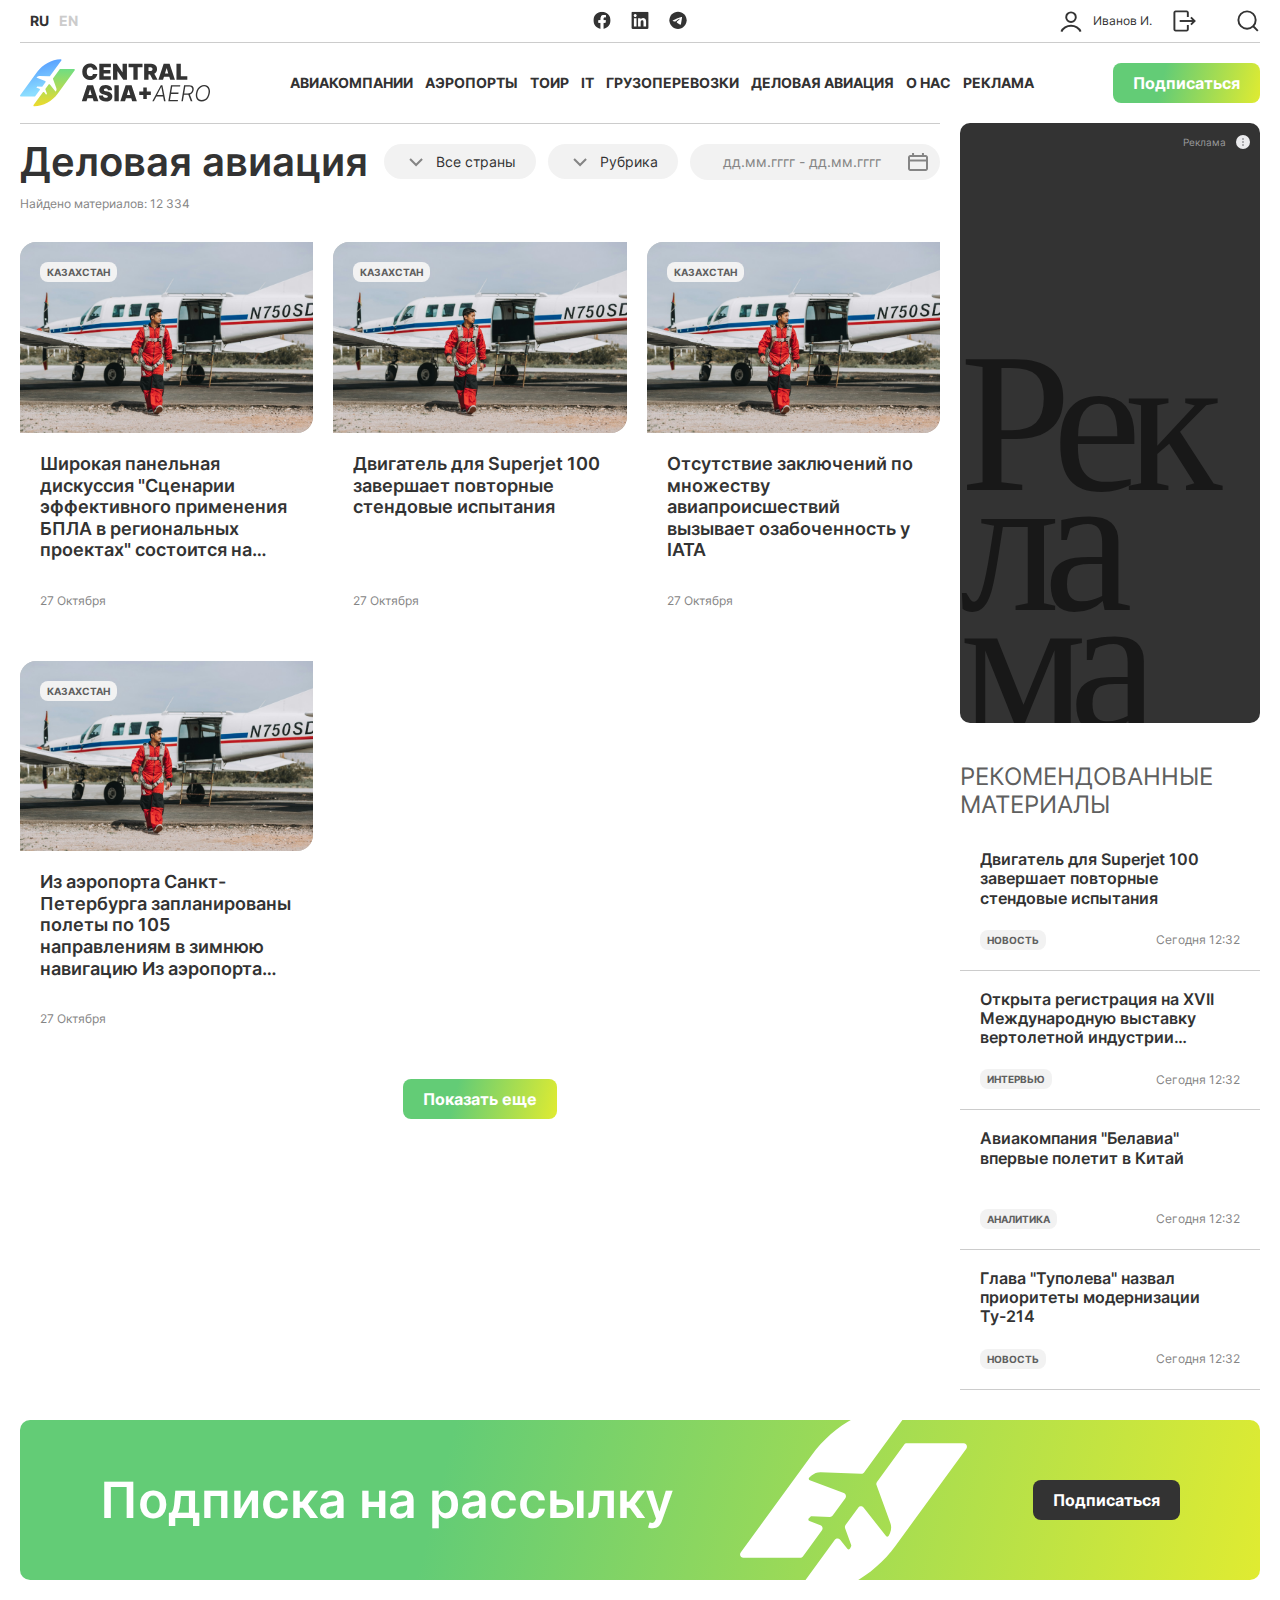
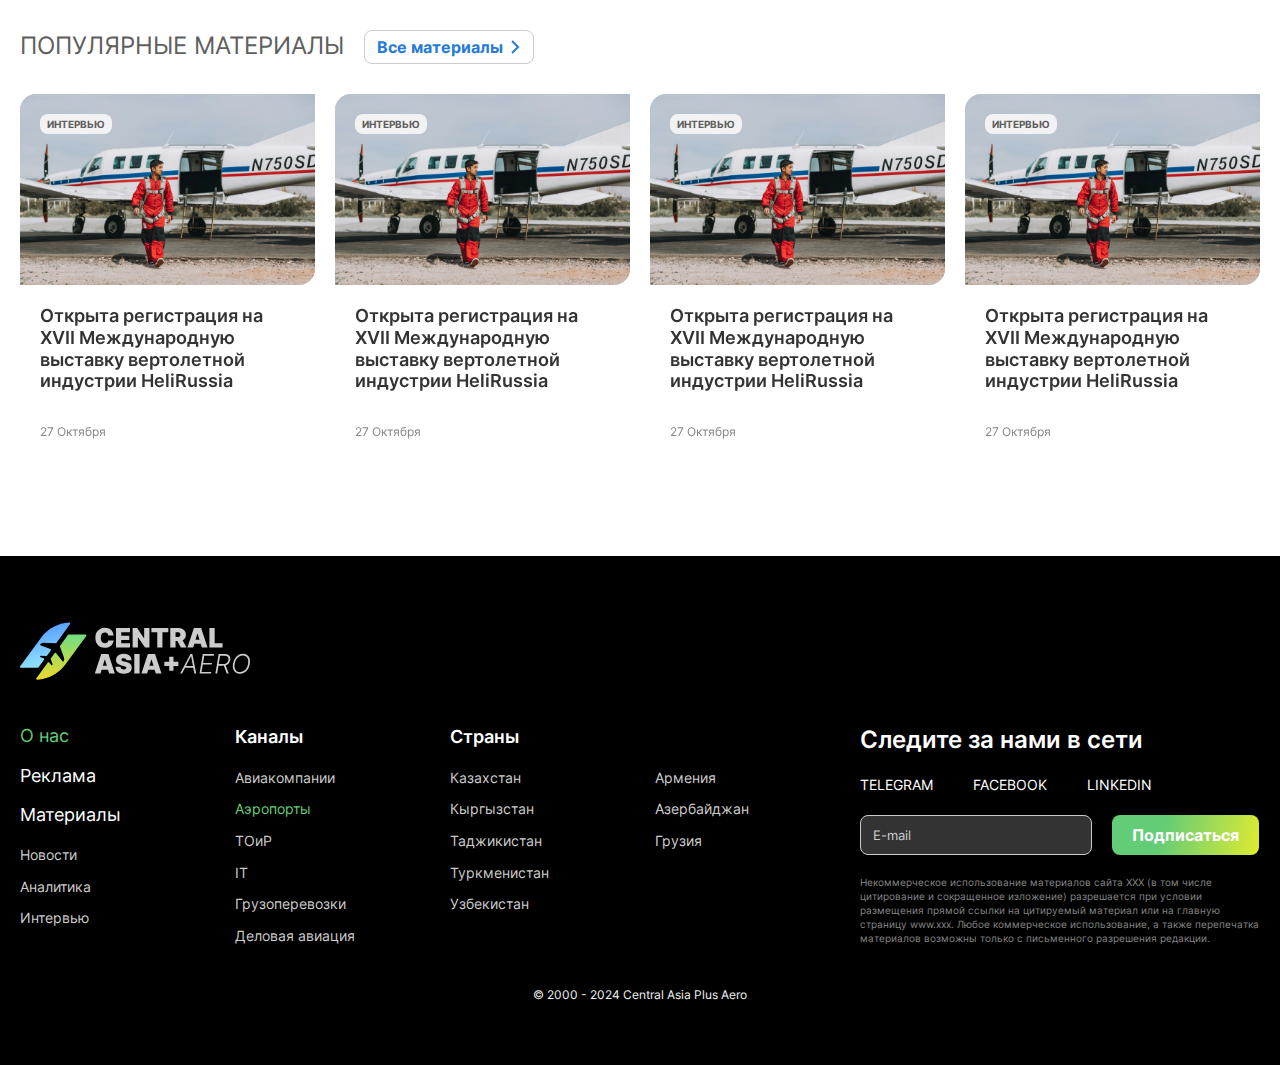
==== category.html @ 4a957fb4 "add" ====
<!DOCTYPE html>
<html lang="ru">
    <head>
        <meta charset="UTF-8" />
        <meta http-equiv="X-UA-Compatible" content="IE=edge" />
        <meta
            name="viewport"
            content="width=device-width, initial-scale=1.0, maximum-scale=1"
        />
        <meta name="description" content="Centar Asia + Aero" />
        <meta name="keywords" content="" />
        <title>Centar Asia + Aero</title>

        <!-- шрифты -->
        <link
            rel="preload"
            href="fonts/Inter-Regular.woff2"
            as="font"
            type="font/woff2"
            crossorigin="anonymous"
        />
        <link
            rel="preload"
            href="fonts/Inter-Bold.woff2"
            as="font"
            type="font/woff2"
            crossorigin="anonymous"
        />
        <link
            rel="preload"
            href="fonts/Inter-SemiBold.woff2"
            as="font"
            type="font/woff2"
            crossorigin="anonymous"
        />

        <link rel="stylesheet" href="vendors/swiper/swiper-bundle.min.css" />
        <link rel="stylesheet" href="vendors/plyr/plyr.css" />
        <link rel="stylesheet" href="vendors/select2/select2.min.css" />
        <link rel="stylesheet" href="css/common.css?1" />
    </head>
    <body>
        <header class="header">
            <div class="container">
                <div class="top">
                    <div class="language">
                        <a href="#" class="item active">RU</a>
                        <a href="#" class="item">EN</a>
                    </div>
                    <div class="social_list">
                        <a href="#" class="item">
                            <svg class="fill_none w18">
                                <use
                                    xlink:href="imgs/sprite.symbol.svg#facebook"
                                ></use>
                            </svg>
                        </a>
                        <a href="#" class="item">
                            <svg class="fill_none w18">
                                <use
                                    xlink:href="imgs/sprite.symbol.svg#linkedin"
                                ></use>
                            </svg>
                        </a>
                        <a href="#" class="item">
                            <svg class="fill_none w18">
                                <use
                                    xlink:href="imgs/sprite.symbol.svg#telegram"
                                ></use>
                            </svg>
                        </a>
                    </div>
                    <div class="head_info">
                        <div class="login_block">
                            <a href="#" class="item">
                                <svg class="fill_none w24">
                                    <use
                                        xlink:href="imgs/sprite.symbol.svg#user"
                                    ></use>
                                </svg>
                                Иванов И.
                            </a>
                            <a href="#" class="item">
                                <svg class="fill_none w24">
                                    <use
                                        xlink:href="imgs/sprite.symbol.svg#entry"
                                    ></use>
                                </svg>
                            </a>
                        </div>
                        <a href="#" class="item search_btn">
                            <svg class="fill_none w24">
                                <use
                                    xlink:href="imgs/sprite.symbol.svg#search"
                                ></use>
                            </svg>
                        </a>
                    </div>
                </div>
                <div class="bottom">
                    <a href="/" class="logo">
                        <img src="imgs/logo.svg" alt="" />
                    </a>
                    <nav class="menu">
                        <ul>
                            <li>
                                <a href="#" class="item">Авиакомпании</a>
                            </li>
                            <li>
                                <a href="#" class="item">Аэропорты</a>
                            </li>
                            <li>
                                <a href="#" class="item">ТОиР </a>
                            </li>
                            <li>
                                <a href="#" class="item">IT</a>
                            </li>
                            <li>
                                <a href="#" class="item">Грузоперевозки</a>
                            </li>
                            <li>
                                <a href="#" class="item">Деловая авиация</a>
                            </li>
                            <li>
                                <a href="#" class="item">О нас</a>
                            </li>
                            <li>
                                <a href="#" class="item">Реклама</a>
                            </li>
                        </ul>
                    </nav>
                    <a href="#" class="btn">Подписаться</a>
                    <div class="menu_btn"><span></span></div>
                </div>
            </div>
        </header>
        <div class="mobile_menu">
            <div class="top">
                <a href="/" class="logo">
                    <img src="imgs/logo.svg" alt="" />
                </a>
                <a href="#" class="search_btn">
                    <svg class="fill_none w24">
                        <use xlink:href="imgs/sprite.symbol.svg#search"></use>
                    </svg>
                </a>
                <div class="menu_btn"><span></span></div>
            </div>
            <div class="center">
                <nav class="menu">
                    <ul>
                        <li>
                            <a href="#" class="item">Авиакомпании</a>
                        </li>
                        <li>
                            <a href="#" class="item">Аэропорты</a>
                        </li>
                        <li>
                            <a href="#" class="item">ТОиР </a>
                        </li>
                        <li>
                            <a href="#" class="item">IT</a>
                        </li>
                        <li>
                            <a href="#" class="item">Грузоперевозки</a>
                        </li>
                        <li>
                            <a href="#" class="item">Деловая авиация</a>
                        </li>
                        <li>
                            <a href="#" class="item">О нас</a>
                        </li>
                        <li>
                            <a href="#" class="item">Реклама</a>
                        </li>
                    </ul>
                </nav>
            </div>
            <div class="bottom">
                <div class="language">
                    <a href="#" class="item active">RU</a>
                    <a href="#" class="item">EN</a>
                </div>
                <div class="bottom_block">
                    <div class="login_block">
                        <a href="#" class="item">
                            <svg class="fill_none w24">
                                <use
                                    xlink:href="imgs/sprite.symbol.svg#user"
                                ></use>
                            </svg>
                            Иванов И.
                        </a>
                        <a href="#" class="item">
                            <svg class="fill_none w24">
                                <use
                                    xlink:href="imgs/sprite.symbol.svg#entry"
                                ></use>
                            </svg>
                        </a>
                    </div>
                    <div class="social_list">
                        <a href="#" class="item">
                            <svg class="fill_none w18">
                                <use
                                    xlink:href="imgs/sprite.symbol.svg#facebook"
                                ></use>
                            </svg>
                        </a>
                        <a href="#" class="item">
                            <svg class="fill_none w18">
                                <use
                                    xlink:href="imgs/sprite.symbol.svg#linkedin"
                                ></use>
                            </svg>
                        </a>
                        <a href="#" class="item">
                            <svg class="fill_none w18">
                                <use
                                    xlink:href="imgs/sprite.symbol.svg#telegram"
                                ></use>
                            </svg>
                        </a>
                    </div>
                </div>
            </div>
        </div>
        <main>
            <section class="section">
                <div class="container">
                    <div class="category_page">
                        <div class="left">
                            <div class="category_title_wrapper">
                                <h2>Деловая авиация</h2>
                                <div class="filters">
                                    <div class="form-select_wrapper">
                                        <select
                                            class="form-select"
                                            name="countries"
                                        >
                                            <option value="">Все страны</option>
                                            <option value="1">Казахстан</option>
                                            <option value="2">
                                                Кыргызстан
                                            </option>
                                        </select>
                                    </div>
                                    <div class="form-select_wrapper">
                                        <select
                                            class="form-select"
                                            name="category"
                                        >
                                            <option value="">Рубрика</option>
                                            <option value="1">Интервью</option>
                                            <option value="2">Новость</option>
                                        </select>
                                    </div>
                                    <div class="date_input">
                                        <div class="date_input_block">
                                            <input
                                                type="text"
                                                class="date_input_input"
                                                placeholder="дд.мм.гггг - дд.мм.гггг"
                                            />
                                        </div>
                                        <span class="date_input_clear">
                                            <svg class="w24">
                                                <use
                                                    xlink:href="imgs/sprite.symbol.svg#clear"
                                                ></use>
                                            </svg>
                                        </span>
                                    </div>
                                </div>
                                <div class="info_text">
                                    Найдено материалов: 12 334
                                </div>
                            </div>

                            <div class="news_list">
                                <div class="col">
                                    <a href="#" class="news_item">
                                        <div class="label">Казахстан</div>
                                        <div class="img">
                                            <img src="imgs/img_1.jpeg" alt="" />
                                        </div>
                                        <div class="info">
                                            <h6 class="title">
                                                Широкая панельная дискуссия
                                                "Сценарии эффективного
                                                применения БПЛА в региональных
                                                проектах" состоится на
                                                HeliRussia 2024
                                            </h6>
                                            <div class="date">27 Октября</div>
                                        </div>
                                    </a>
                                </div>
                                <div class="col">
                                    <a href="#" class="news_item">
                                        <div class="label">Казахстан</div>
                                        <div class="img">
                                            <img src="imgs/img_1.jpeg" alt="" />
                                        </div>
                                        <div class="info">
                                            <h6 class="title">
                                                Двигатель для Superjet 100
                                                завершает повторные стендовые
                                                испытания
                                            </h6>
                                            <div class="date">27 Октября</div>
                                        </div>
                                    </a>
                                </div>
                                <div class="col">
                                    <a href="#" class="news_item">
                                        <div class="label">Казахстан</div>
                                        <div class="img">
                                            <img src="imgs/img_1.jpeg" alt="" />
                                        </div>
                                        <div class="info">
                                            <h6 class="title">
                                                Отсутствие заключений по
                                                множеству авиапроисшествий
                                                вызывает озабоченность у IATA
                                            </h6>
                                            <div class="date">27 Октября</div>
                                        </div>
                                    </a>
                                </div>
                                <div class="col">
                                    <a href="#" class="news_item">
                                        <div class="label">Казахстан</div>
                                        <div class="img">
                                            <img src="imgs/img_1.jpeg" alt="" />
                                        </div>
                                        <div class="info">
                                            <h6 class="title">
                                                Из аэропорта Санкт-Петербурга
                                                запланированы полеты по 105
                                                направлениям в зимнюю навигацию
                                                Из аэропорта Санкт-Петербурга
                                                запланированы полеты по 105
                                                направлениям в зимнюю навигацию
                                            </h6>
                                            <div class="date">27 Октября</div>
                                        </div>
                                    </a>
                                </div>
                            </div>
                            <div class="btn_wrapper">
                                <div class="btn">Показать еще</div>
                            </div>
                        </div>
                        <div class="right">
                            <a href="#" class="ad_block ad_block_head">
                                <div class="text">Рек<br />ла<br />ма</div>
                                <div class="ad_block_label">
                                    Реклама
                                    <div class="ad_block_label_btn"></div>
                                </div>
                            </a>
                            <div class="title_wrapper">
                                <h4>Рекомендованные материалы</h4>
                            </div>
                            <ul class="materials_list">
                                <li>
                                    <a href="#" class="item">
                                        <h6 class="title">
                                            Двигатель для Superjet 100 завершает
                                            повторные стендовые испытания
                                        </h6>
                                        <div class="bottom">
                                            <div class="label">Новость</div>
                                            <div class="date">
                                                Сегодня 12:32
                                            </div>
                                        </div>
                                    </a>
                                </li>
                                <li>
                                    <a href="#" class="item">
                                        <h6 class="title">
                                            Открыта регистрация на XVII
                                            Международную выставку вертолетной
                                            индустрии HeliRussia Открыта
                                            регистрация на XVII Международную
                                            выставку вертолетной индустрии
                                            HeliRussia
                                        </h6>
                                        <div class="bottom">
                                            <div class="label">Интервью</div>
                                            <div class="date">
                                                Сегодня 12:32
                                            </div>
                                        </div>
                                    </a>
                                </li>
                                <li>
                                    <a href="#" class="item">
                                        <h6 class="title">
                                            Авиакомпания "Белавиа" впервые
                                            полетит в Китай
                                        </h6>
                                        <div class="bottom">
                                            <div class="label">Аналитика</div>
                                            <div class="date">
                                                Сегодня 12:32
                                            </div>
                                        </div>
                                    </a>
                                </li>
                                <li>
                                    <a href="#" class="item">
                                        <h6 class="title">
                                            Глава "Туполева" назвал приоритеты
                                            модернизации Ту-214
                                        </h6>
                                        <div class="bottom">
                                            <div class="label">Новость</div>
                                            <div class="date">
                                                Сегодня 12:32
                                            </div>
                                        </div>
                                    </a>
                                </li>
                            </ul>
                        </div>
                    </div>
                </div>
            </section>
            <section class="section">
                <div class="container">
                    <div class="mailing_block">
                        <img src="imgs/logo_white.svg" alt="" />
                        <div class="text h1">Подписка на&nbsp;рассылку</div>
                        <div class="btn btn_black">Подписаться</div>
                    </div>
                </div>
            </section>
            <section class="section">
                <div class="container">
                    <div class="title_wrapper">
                        <h4>Популярные материалы</h4>
                        <a href="#" class="btn btn_arrow">
                            Все материалы
                            <svg class="fill_none w24">
                                <use
                                    xlink:href="imgs/sprite.symbol.svg#arrow_right"
                                ></use>
                            </svg>
                        </a>
                    </div>
                    <div class="swiper popular_slider">
                        <div class="swiper-wrapper">
                            <div class="swiper-slide">
                                <a href="#" class="news_item">
                                    <div class="label">Интервью</div>
                                    <div class="img">
                                        <img src="imgs/img_1.jpeg" alt="" />
                                    </div>
                                    <div class="info">
                                        <h6 class="title">
                                            Открыта регистрация на XVII
                                            Международную выставку вертолетной
                                            индустрии HeliRussia
                                        </h6>
                                        <div class="date">27 Октября</div>
                                    </div>
                                </a>
                            </div>
                            <div class="swiper-slide">
                                <a href="#" class="news_item">
                                    <div class="label">Интервью</div>
                                    <div class="img">
                                        <img src="imgs/img_1.jpeg" alt="" />
                                    </div>
                                    <div class="info">
                                        <h6 class="title">
                                            Открыта регистрация на XVII
                                            Международную выставку вертолетной
                                            индустрии HeliRussia
                                        </h6>
                                        <div class="date">27 Октября</div>
                                    </div>
                                </a>
                            </div>
                            <div class="swiper-slide">
                                <a href="#" class="news_item">
                                    <div class="label">Интервью</div>
                                    <div class="img">
                                        <img src="imgs/img_1.jpeg" alt="" />
                                    </div>
                                    <div class="info">
                                        <h6 class="title">
                                            Открыта регистрация на XVII
                                            Международную выставку вертолетной
                                            индустрии HeliRussia
                                        </h6>
                                        <div class="date">27 Октября</div>
                                    </div>
                                </a>
                            </div>
                            <div class="swiper-slide">
                                <a href="#" class="news_item">
                                    <div class="label">Интервью</div>
                                    <div class="img">
                                        <img src="imgs/img_1.jpeg" alt="" />
                                    </div>
                                    <div class="info">
                                        <h6 class="title">
                                            Открыта регистрация на XVII
                                            Международную выставку вертолетной
                                            индустрии HeliRussia
                                        </h6>
                                        <div class="date">27 Октября</div>
                                    </div>
                                </a>
                            </div>
                        </div>
                        <div class="swiper-pagination"></div>
                    </div>
                </div>
            </section>
        </main>
        <footer class="footer">
            <div class="container">
                <div class="footer_row">
                    <div class="footer_col">
                        <div class="logo">
                            <img src="imgs/logo_footer.svg" alt="" />
                        </div>
                    </div>
                    <div class="footer_col">
                        <div class="footer_menu">
                            <div class="footer_menu_col">
                                <div class="footer_menu_item">
                                    <ul class="footer_list">
                                        <li>
                                            <a
                                                href="#"
                                                class="footer_item_big"
                                                style="color: #64cc77"
                                                >О нас</a
                                            >
                                        </li>
                                        <li>
                                            <a href="#" class="footer_item_big"
                                                >Реклама</a
                                            >
                                        </li>
                                        <li>
                                            <a
                                                href="#"
                                                class="footer_item_big dropdown_btn"
                                                >Материалы</a
                                            >
                                            <ul class="dropdown_block">
                                                <li><a href="#">Новости</a></li>
                                                <li>
                                                    <a href="#">Аналитика</a>
                                                </li>
                                                <li>
                                                    <a href="#">Интервью</a>
                                                </li>
                                            </ul>
                                        </li>
                                    </ul>
                                </div>
                            </div>
                            <div class="footer_menu_col">
                                <div class="footer_menu_item">
                                    <h6 class="dropdown_btn">Каналы</h6>
                                    <ul class="footer_list dropdown_block">
                                        <li><a href="#">Авиакомпании</a></li>
                                        <li>
                                            <a href="#" style="color: #64cc77"
                                                >Аэропорты</a
                                            >
                                        </li>
                                        <li><a href="#">ТОиР</a></li>
                                        <li><a href="#">IT</a></li>
                                        <li><a href="#">Грузоперевозки</a></li>
                                        <li><a href="#">Деловая авиация</a></li>
                                    </ul>
                                </div>
                            </div>
                            <div class="footer_menu_col -countries_last">
                                <div class="footer_menu_item">
                                    <h6 class="dropdown_btn">Страны</h6>
                                    <!-- тут страны дублирутся в двух блоках, в оном выводятся все страны, в другом они деляться на две шруппы. первый блок нужен на мобилке -->
                                    <ul class="footer_list dropdown_block">
                                        <li><a href="#">Казахстан</a></li>
                                        <li><a href="#">Кыргызстан</a></li>
                                        <li><a href="#">Таджикистан</a></li>
                                        <li><a href="#">Туркменистан</a></li>
                                        <li><a href="#">Узбекистан</a></li>
                                        <li><a href="#">Азербайджан</a></li>
                                        <li><a href="#">Армения</a></li>
                                        <li><a href="#">Грузия</a></li>
                                    </ul>
                                    <div class="footer_list_wrapper">
                                        <ul class="footer_list">
                                            <li><a href="#">Казахстан</a></li>
                                            <li><a href="#">Кыргызстан</a></li>
                                            <li><a href="#">Таджикистан</a></li>
                                            <li>
                                                <a href="#">Туркменистан</a>
                                            </li>
                                            <li><a href="#">Узбекистан</a></li>
                                        </ul>
                                        <ul class="footer_list">
                                            <li><a href="#">Армения</a></li>
                                            <li><a href="#">Азербайджан</a></li>
                                            <li><a href="#">Грузия</a></li>
                                        </ul>
                                    </div>
                                </div>
                            </div>
                        </div>
                        <div class="contacts_block">
                            <h4 class="title">Следите за нами в сети</h4>
                            <div class="social_list_text">
                                <a href="#" class="item"> Telegram </a>
                                <a href="#" class="item"> Facebook </a>
                                <a href="#" class="item"> LinkedIn </a>
                            </div>
                            <form action="#" class="form">
                                <div class="row">
                                    <div class="col">
                                        <label class="form_input_group">
                                            <input
                                                type="email"
                                                name="email"
                                                placeholder="E-mail"
                                                class="form_input"
                                            />
                                        </label>
                                    </div>
                                    <div class="col">
                                        <button class="btn">Подписаться</button>
                                    </div>
                                </div>
                            </form>
                            <div class="form_text">
                                Некоммерческое использование материалов сайта
                                ХХХ (в том числе цитирование и сокращенное
                                изложение) разрешается при условии размещения
                                прямой ссылки на цитируемый материал или на
                                главную страницу www.ххх. Любое коммерческое
                                использование, а также перепечатка материалов
                                возможны только с письменного разрешения
                                редакции.
                            </div>
                        </div>
                    </div>
                    <div class="footer_col">
                        <div class="copyright text-center">
                            © 2000 - 2024 Central Asia Plus Aero
                        </div>
                    </div>
                </div>
            </div>
        </footer>
        <script src="vendors/jquery/jquery-3.5.1.min.js"></script>
        <script src="vendors/imask/imask.js"></script>
        <script src="vendors/select2/select2.full.min.js"></script>
        <script src="vendors/easepick/easepick.umd.min.js"></script>
        <script src="vendors/swiper/swiper-bundle.min.js"></script>
        <script src="vendors/plyr/plyr.polyfilled.js"></script>
        <script src="js/common.js?1"></script>
    </body>
</html>
---- vendors/plyr/plyr.css ----
@keyframes plyr-progress{to{background-position:25px 0;background-position:var(--plyr-progress-loading-size,25px) 0}}@keyframes plyr-popup{0%{opacity:.5;transform:translateY(10px)}to{opacity:1;transform:translateY(0)}}@keyframes plyr-fade-in{0%{opacity:0}to{opacity:1}}.plyr{-moz-osx-font-smoothing:grayscale;-webkit-font-smoothing:antialiased;align-items:center;direction:ltr;display:flex;flex-direction:column;font-family:inherit;font-family:var(--plyr-font-family,inherit);font-variant-numeric:tabular-nums;font-weight:400;font-weight:var(--plyr-font-weight-regular,400);line-height:1.7;line-height:var(--plyr-line-height,1.7);max-width:100%;min-width:200px;position:relative;text-shadow:none;transition:box-shadow .3s ease;z-index:0}.plyr audio,.plyr iframe,.plyr video{display:block;height:100%;width:100%}.plyr button{font:inherit;line-height:inherit;width:auto}.plyr:focus{outline:0}.plyr--full-ui{box-sizing:border-box}.plyr--full-ui *,.plyr--full-ui :after,.plyr--full-ui :before{box-sizing:inherit}.plyr--full-ui a,.plyr--full-ui button,.plyr--full-ui input,.plyr--full-ui label{touch-action:manipulation}.plyr__badge{background:#4a5464;background:var(--plyr-badge-background,#4a5464);border-radius:2px;border-radius:var(--plyr-badge-border-radius,2px);color:#fff;color:var(--plyr-badge-text-color,#fff);font-size:9px;font-size:var(--plyr-font-size-badge,9px);line-height:1;padding:3px 4px}.plyr--full-ui ::-webkit-media-text-track-container{display:none}.plyr__captions{animation:plyr-fade-in .3s ease;bottom:0;display:none;font-size:13px;font-size:var(--plyr-font-size-small,13px);left:0;padding:10px;padding:var(--plyr-control-spacing,10px);position:absolute;text-align:center;transition:transform .4s ease-in-out;width:100%}.plyr__captions span:empty{display:none}@media(min-width:480px){.plyr__captions{font-size:15px;font-size:var(--plyr-font-size-base,15px);padding:20px;padding:calc(var(--plyr-control-spacing,10px)*2)}}@media(min-width:768px){.plyr__captions{font-size:18px;font-size:var(--plyr-font-size-large,18px)}}.plyr--captions-active .plyr__captions{display:block}.plyr:not(.plyr--hide-controls) .plyr__controls:not(:empty)~.plyr__captions{transform:translateY(-40px);transform:translateY(calc(var(--plyr-control-spacing,10px)*-4))}.plyr__caption{background:rgba(0,0,0,.8);background:var(--plyr-captions-background,rgba(0,0,0,.8));border-radius:2px;-webkit-box-decoration-break:clone;box-decoration-break:clone;color:#fff;color:var(--plyr-captions-text-color,#fff);line-height:185%;padding:.2em .5em;white-space:pre-wrap}.plyr__caption div{display:inline}.plyr__control{background:0 0;border:0;border-radius:3px;border-radius:var(--plyr-control-radius,3px);color:inherit;cursor:pointer;flex-shrink:0;overflow:visible;padding:7px;padding:calc(var(--plyr-control-spacing,10px)*.7);position:relative;transition:all .3s ease}.plyr__control svg{fill:currentColor;display:block;height:18px;height:var(--plyr-control-icon-size,18px);pointer-events:none;width:18px;width:var(--plyr-control-icon-size,18px)}.plyr__control:focus{outline:0}.plyr__control.plyr__tab-focus{outline-color:#00b3ff;outline-color:var(--plyr-tab-focus-color,var(--plyr-color-main,var(--plyr-color-main,#00b3ff)));outline-offset:2px;outline-style:dotted;outline-width:3px}a.plyr__control{text-decoration:none}.plyr__control.plyr__control--pressed .icon--not-pressed,.plyr__control.plyr__control--pressed .label--not-pressed,.plyr__control:not(.plyr__control--pressed) .icon--pressed,.plyr__control:not(.plyr__control--pressed) .label--pressed,a.plyr__control:after,a.plyr__control:before{display:none}.plyr--full-ui ::-webkit-media-controls{display:none}.plyr__controls{align-items:center;display:flex;justify-content:flex-end;text-align:center}.plyr__controls .plyr__progress__container{flex:1;min-width:0}.plyr__controls .plyr__controls__item{margin-left:2.5px;margin-left:calc(var(--plyr-control-spacing,10px)/4)}.plyr__controls .plyr__controls__item:first-child{margin-left:0;margin-right:auto}.plyr__controls .plyr__controls__item.plyr__progress__container{padding-left:2.5px;padding-left:calc(var(--plyr-control-spacing,10px)/4)}.plyr__controls .plyr__controls__item.plyr__time{padding:0 5px;padding:0 calc(var(--plyr-control-spacing,10px)/2)}.plyr__controls .plyr__controls__item.plyr__progress__container:first-child,.plyr__controls .plyr__controls__item.plyr__time+.plyr__time,.plyr__controls .plyr__controls__item.plyr__time:first-child{padding-left:0}.plyr [data-plyr=airplay],.plyr [data-plyr=captions],.plyr [data-plyr=fullscreen],.plyr [data-plyr=pip],.plyr__controls:empty{display:none}.plyr--airplay-supported [data-plyr=airplay],.plyr--captions-enabled [data-plyr=captions],.plyr--fullscreen-enabled [data-plyr=fullscreen],.plyr--pip-supported [data-plyr=pip]{display:inline-block}.plyr__menu{display:flex;position:relative}.plyr__menu .plyr__control svg{transition:transform .3s ease}.plyr__menu .plyr__control[aria-expanded=true] svg{transform:rotate(90deg)}.plyr__menu .plyr__control[aria-expanded=true] .plyr__tooltip{display:none}.plyr__menu__container{animation:plyr-popup .2s ease;background:hsla(0,0%,100%,.9);background:var(--plyr-menu-background,hsla(0,0%,100%,.9));border-radius:4px;bottom:100%;box-shadow:0 1px 2px rgba(0,0,0,.15);box-shadow:var(--plyr-menu-shadow,0 1px 2px rgba(0,0,0,.15));color:#4a5464;color:var(--plyr-menu-color,#4a5464);font-size:15px;font-size:var(--plyr-font-size-base,15px);margin-bottom:10px;position:absolute;right:-3px;text-align:left;white-space:nowrap;z-index:3}.plyr__menu__container>div{overflow:hidden;transition:height .35s cubic-bezier(.4,0,.2,1),width .35s cubic-bezier(.4,0,.2,1)}.plyr__menu__container:after{border:4px solid transparent;border-top:var(--plyr-menu-arrow-size,4px) solid hsla(0,0%,100%,.9);border-width:var(--plyr-menu-arrow-size,4px);content:"";height:0;position:absolute;right:14px;right:calc(var(--plyr-control-icon-size,18px)/2 + var(--plyr-control-spacing,10px)*.7 - var(--plyr-menu-arrow-size,4px)/2);top:100%;width:0}.plyr__menu__container [role=menu]{padding:7px;padding:calc(var(--plyr-control-spacing,10px)*.7)}.plyr__menu__container [role=menuitem],.plyr__menu__container [role=menuitemradio]{margin-top:2px}.plyr__menu__container [role=menuitem]:first-child,.plyr__menu__container [role=menuitemradio]:first-child{margin-top:0}.plyr__menu__container .plyr__control{align-items:center;color:#4a5464;color:var(--plyr-menu-color,#4a5464);display:flex;font-size:13px;font-size:var(--plyr-font-size-menu,var(--plyr-font-size-small,13px));padding:4.66667px 10.5px;padding:calc(var(--plyr-control-spacing,10px)*.7/1.5) calc(var(--plyr-control-spacing,10px)*.7*1.5);-webkit-user-select:none;user-select:none;width:100%}.plyr__menu__container .plyr__control>span{align-items:inherit;display:flex;width:100%}.plyr__menu__container .plyr__control:after{border:4px solid transparent;border:var(--plyr-menu-item-arrow-size,4px) solid transparent;content:"";position:absolute;top:50%;transform:translateY(-50%)}.plyr__menu__container .plyr__control--forward{padding-right:28px;padding-right:calc(var(--plyr-control-spacing,10px)*.7*4)}.plyr__menu__container .plyr__control--forward:after{border-left-color:#728197;border-left-color:var(--plyr-menu-arrow-color,#728197);right:6.5px;right:calc(var(--plyr-control-spacing,10px)*.7*1.5 - var(--plyr-menu-item-arrow-size,4px))}.plyr__menu__container .plyr__control--forward.plyr__tab-focus:after,.plyr__menu__container .plyr__control--forward:hover:after{border-left-color:initial}.plyr__menu__container .plyr__control--back{font-weight:400;font-weight:var(--plyr-font-weight-regular,400);margin:7px;margin:calc(var(--plyr-control-spacing,10px)*.7);margin-bottom:3.5px;margin-bottom:calc(var(--plyr-control-spacing,10px)*.7/2);padding-left:28px;padding-left:calc(var(--plyr-control-spacing,10px)*.7*4);position:relative;width:calc(100% - 14px);width:calc(100% - var(--plyr-control-spacing,10px)*.7*2)}.plyr__menu__container .plyr__control--back:after{border-right-color:#728197;border-right-color:var(--plyr-menu-arrow-color,#728197);left:6.5px;left:calc(var(--plyr-control-spacing,10px)*.7*1.5 - var(--plyr-menu-item-arrow-size,4px))}.plyr__menu__container .plyr__control--back:before{background:#dcdfe5;background:var(--plyr-menu-back-border-color,#dcdfe5);box-shadow:0 1px 0 #fff;box-shadow:0 1px 0 var(--plyr-menu-back-border-shadow-color,#fff);content:"";height:1px;left:0;margin-top:3.5px;margin-top:calc(var(--plyr-control-spacing,10px)*.7/2);overflow:hidden;position:absolute;right:0;top:100%}.plyr__menu__container .plyr__control--back.plyr__tab-focus:after,.plyr__menu__container .plyr__control--back:hover:after{border-right-color:initial}.plyr__menu__container .plyr__control[role=menuitemradio]{padding-left:7px;padding-left:calc(var(--plyr-control-spacing,10px)*.7)}.plyr__menu__container .plyr__control[role=menuitemradio]:after,.plyr__menu__container .plyr__control[role=menuitemradio]:before{border-radius:100%}.plyr__menu__container .plyr__control[role=menuitemradio]:before{background:rgba(0,0,0,.1);content:"";display:block;flex-shrink:0;height:16px;margin-right:10px;margin-right:var(--plyr-control-spacing,10px);transition:all .3s ease;width:16px}.plyr__menu__container .plyr__control[role=menuitemradio]:after{background:#fff;border:0;height:6px;left:12px;opacity:0;top:50%;transform:translateY(-50%) scale(0);transition:transform .3s ease,opacity .3s ease;width:6px}.plyr__menu__container .plyr__control[role=menuitemradio][aria-checked=true]:before{background:#00b3ff;background:var(--plyr-control-toggle-checked-background,var(--plyr-color-main,var(--plyr-color-main,#00b3ff)))}.plyr__menu__container .plyr__control[role=menuitemradio][aria-checked=true]:after{opacity:1;transform:translateY(-50%) scale(1)}.plyr__menu__container .plyr__control[role=menuitemradio].plyr__tab-focus:before,.plyr__menu__container .plyr__control[role=menuitemradio]:hover:before{background:rgba(35,40,47,.1)}.plyr__menu__container .plyr__menu__value{align-items:center;display:flex;margin-left:auto;margin-right:calc(-7px - -2);margin-right:calc(var(--plyr-control-spacing,10px)*.7*-1 - -2);overflow:hidden;padding-left:24.5px;padding-left:calc(var(--plyr-control-spacing,10px)*.7*3.5);pointer-events:none}.plyr--full-ui input[type=range]{-webkit-appearance:none;background:0 0;border:0;border-radius:26px;border-radius:calc(var(--plyr-range-thumb-height,13px)*2);color:#00b3ff;color:var(--plyr-range-fill-background,var(--plyr-color-main,var(--plyr-color-main,#00b3ff)));display:block;height:19px;height:calc(var(--plyr-range-thumb-active-shadow-width,3px)*2 + var(--plyr-range-thumb-height,13px));margin:0;min-width:0;padding:0;transition:box-shadow .3s ease;width:100%}.plyr--full-ui input[type=range]::-webkit-slider-runnable-track{background:0 0;background-image:linear-gradient(90deg,currentColor 0,transparent 0);background-image:linear-gradient(to right,currentColor var(--value,0),transparent var(--value,0));border:0;border-radius:2.5px;border-radius:calc(var(--plyr-range-track-height,5px)/2);height:5px;height:var(--plyr-range-track-height,5px);-webkit-transition:box-shadow .3s ease;transition:box-shadow .3s ease;-webkit-user-select:none;user-select:none}.plyr--full-ui input[type=range]::-webkit-slider-thumb{-webkit-appearance:none;background:#fff;background:var(--plyr-range-thumb-background,#fff);border:0;border-radius:100%;box-shadow:0 1px 1px rgba(35,40,47,.15),0 0 0 1px rgba(35,40,47,.2);box-shadow:var(--plyr-range-thumb-shadow,0 1px 1px rgba(35,40,47,.15),0 0 0 1px rgba(35,40,47,.2));height:13px;height:var(--plyr-range-thumb-height,13px);margin-top:-4px;margin-top:calc(var(--plyr-range-thumb-height,13px)/2*-1 - var(--plyr-range-track-height,5px)/2*-1);position:relative;-webkit-transition:all .2s ease;transition:all .2s ease;width:13px;width:var(--plyr-range-thumb-height,13px)}.plyr--full-ui input[type=range]::-moz-range-track{background:0 0;border:0;border-radius:2.5px;border-radius:calc(var(--plyr-range-track-height,5px)/2);height:5px;height:var(--plyr-range-track-height,5px);-moz-transition:box-shadow .3s ease;transition:box-shadow .3s ease;user-select:none}.plyr--full-ui input[type=range]::-moz-range-thumb{background:#fff;background:var(--plyr-range-thumb-background,#fff);border:0;border-radius:100%;box-shadow:0 1px 1px rgba(35,40,47,.15),0 0 0 1px rgba(35,40,47,.2);box-shadow:var(--plyr-range-thumb-shadow,0 1px 1px rgba(35,40,47,.15),0 0 0 1px rgba(35,40,47,.2));height:13px;height:var(--plyr-range-thumb-height,13px);position:relative;-moz-transition:all .2s ease;transition:all .2s ease;width:13px;width:var(--plyr-range-thumb-height,13px)}.plyr--full-ui input[type=range]::-moz-range-progress{background:currentColor;border-radius:2.5px;border-radius:calc(var(--plyr-range-track-height,5px)/2);height:5px;height:var(--plyr-range-track-height,5px)}.plyr--full-ui input[type=range]::-ms-track{color:transparent}.plyr--full-ui input[type=range]::-ms-fill-upper,.plyr--full-ui input[type=range]::-ms-track{background:0 0;border:0;border-radius:2.5px;border-radius:calc(var(--plyr-range-track-height,5px)/2);height:5px;height:var(--plyr-range-track-height,5px);-ms-transition:box-shadow .3s ease;transition:box-shadow .3s ease;user-select:none}.plyr--full-ui input[type=range]::-ms-fill-lower{background:0 0;background:currentColor;border:0;border-radius:2.5px;border-radius:calc(var(--plyr-range-track-height,5px)/2);height:5px;height:var(--plyr-range-track-height,5px);-ms-transition:box-shadow .3s ease;transition:box-shadow .3s ease;user-select:none}.plyr--full-ui input[type=range]::-ms-thumb{background:#fff;background:var(--plyr-range-thumb-background,#fff);border:0;border-radius:100%;box-shadow:0 1px 1px rgba(35,40,47,.15),0 0 0 1px rgba(35,40,47,.2);box-shadow:var(--plyr-range-thumb-shadow,0 1px 1px rgba(35,40,47,.15),0 0 0 1px rgba(35,40,47,.2));height:13px;height:var(--plyr-range-thumb-height,13px);margin-top:0;position:relative;-ms-transition:all .2s ease;transition:all .2s ease;width:13px;width:var(--plyr-range-thumb-height,13px)}.plyr--full-ui input[type=range]::-ms-tooltip{display:none}.plyr--full-ui input[type=range]:focus{outline:0}.plyr--full-ui input[type=range]::-moz-focus-outer{border:0}.plyr--full-ui input[type=range].plyr__tab-focus::-webkit-slider-runnable-track{outline-color:#00b3ff;outline-color:var(--plyr-tab-focus-color,var(--plyr-color-main,var(--plyr-color-main,#00b3ff)));outline-offset:2px;outline-style:dotted;outline-width:3px}.plyr--full-ui input[type=range].plyr__tab-focus::-moz-range-track{outline-color:#00b3ff;outline-color:var(--plyr-tab-focus-color,var(--plyr-color-main,var(--plyr-color-main,#00b3ff)));outline-offset:2px;outline-style:dotted;outline-width:3px}.plyr--full-ui input[type=range].plyr__tab-focus::-ms-track{outline-color:#00b3ff;outline-color:var(--plyr-tab-focus-color,var(--plyr-color-main,var(--plyr-color-main,#00b3ff)));outline-offset:2px;outline-style:dotted;outline-width:3px}.plyr__poster{background-color:#000;background-color:var(--plyr-video-background,var(--plyr-video-background,#000));background-position:50% 50%;background-repeat:no-repeat;background-size:contain;height:100%;left:0;opacity:0;position:absolute;top:0;transition:opacity .2s ease;width:100%;z-index:1}.plyr--stopped.plyr__poster-enabled .plyr__poster{opacity:1}.plyr--youtube.plyr--paused.plyr__poster-enabled:not(.plyr--stopped) .plyr__poster{display:none}.plyr__time{font-size:13px;font-size:var(--plyr-font-size-time,var(--plyr-font-size-small,13px))}.plyr__time+.plyr__time:before{content:"\2044";margin-right:10px;margin-right:var(--plyr-control-spacing,10px)}@media(max-width:767px){.plyr__time+.plyr__time{display:none}}.plyr__tooltip{background:hsla(0,0%,100%,.9);background:var(--plyr-tooltip-background,hsla(0,0%,100%,.9));border-radius:3px;border-radius:var(--plyr-tooltip-radius,3px);bottom:100%;box-shadow:0 1px 2px rgba(0,0,0,.15);box-shadow:var(--plyr-tooltip-shadow,0 1px 2px rgba(0,0,0,.15));color:#4a5464;color:var(--plyr-tooltip-color,#4a5464);font-size:13px;font-size:var(--plyr-font-size-small,13px);font-weight:400;font-weight:var(--plyr-font-weight-regular,400);left:50%;line-height:1.3;margin-bottom:10px;margin-bottom:calc(var(--plyr-control-spacing,10px)/2*2);opacity:0;padding:5px 7.5px;padding:calc(var(--plyr-control-spacing,10px)/2) calc(var(--plyr-control-spacing,10px)/2*1.5);pointer-events:none;position:absolute;transform:translate(-50%,10px) scale(.8);transform-origin:50% 100%;transition:transform .2s ease .1s,opacity .2s ease .1s;white-space:nowrap;z-index:2}.plyr__tooltip:before{border-left:4px solid transparent;border-left:var(--plyr-tooltip-arrow-size,4px) solid transparent;border-right:4px solid transparent;border-right:var(--plyr-tooltip-arrow-size,4px) solid transparent;border-top:4px solid hsla(0,0%,100%,.9);border-top:var(--plyr-tooltip-arrow-size,4px) solid var(--plyr-tooltip-background,hsla(0,0%,100%,.9));bottom:-4px;bottom:calc(var(--plyr-tooltip-arrow-size,4px)*-1);content:"";height:0;left:50%;position:absolute;transform:translateX(-50%);width:0;z-index:2}.plyr .plyr__control.plyr__tab-focus .plyr__tooltip,.plyr .plyr__control:hover .plyr__tooltip,.plyr__tooltip--visible{opacity:1;transform:translate(-50%) scale(1)}.plyr .plyr__control:hover .plyr__tooltip{z-index:3}.plyr__controls>.plyr__control:first-child+.plyr__control .plyr__tooltip,.plyr__controls>.plyr__control:first-child .plyr__tooltip{left:0;transform:translateY(10px) scale(.8);transform-origin:0 100%}.plyr__controls>.plyr__control:first-child+.plyr__control .plyr__tooltip:before,.plyr__controls>.plyr__control:first-child .plyr__tooltip:before{left:16px;left:calc(var(--plyr-control-icon-size,18px)/2 + var(--plyr-control-spacing,10px)*.7)}.plyr__controls>.plyr__control:last-child .plyr__tooltip{left:auto;right:0;transform:translateY(10px) scale(.8);transform-origin:100% 100%}.plyr__controls>.plyr__control:last-child .plyr__tooltip:before{left:auto;right:16px;right:calc(var(--plyr-control-icon-size,18px)/2 + var(--plyr-control-spacing,10px)*.7);transform:translateX(50%)}.plyr__controls>.plyr__control:first-child+.plyr__control.plyr__tab-focus .plyr__tooltip,.plyr__controls>.plyr__control:first-child+.plyr__control .plyr__tooltip--visible,.plyr__controls>.plyr__control:first-child+.plyr__control:hover .plyr__tooltip,.plyr__controls>.plyr__control:first-child.plyr__tab-focus .plyr__tooltip,.plyr__controls>.plyr__control:first-child .plyr__tooltip--visible,.plyr__controls>.plyr__control:first-child:hover .plyr__tooltip,.plyr__controls>.plyr__control:last-child.plyr__tab-focus .plyr__tooltip,.plyr__controls>.plyr__control:last-child .plyr__tooltip--visible,.plyr__controls>.plyr__control:last-child:hover .plyr__tooltip{transform:translate(0) scale(1)}.plyr__progress{left:6.5px;left:calc(var(--plyr-range-thumb-height,13px)*.5);margin-right:13px;margin-right:var(--plyr-range-thumb-height,13px);position:relative}.plyr__progress__buffer,.plyr__progress input[type=range]{margin-left:-6.5px;margin-left:calc(var(--plyr-range-thumb-height,13px)*-.5);margin-right:-6.5px;margin-right:calc(var(--plyr-range-thumb-height,13px)*-.5);width:calc(100% + 13px);width:calc(100% + var(--plyr-range-thumb-height,13px))}.plyr__progress input[type=range]{position:relative;z-index:2}.plyr__progress .plyr__tooltip{font-size:13px;font-size:var(--plyr-font-size-time,var(--plyr-font-size-small,13px));left:0}.plyr__progress__buffer{-webkit-appearance:none;background:0 0;border:0;border-radius:100px;height:5px;height:var(--plyr-range-track-height,5px);left:0;margin-top:-2.5px;margin-top:calc(var(--plyr-range-track-height,5px)/2*-1);padding:0;position:absolute;top:50%}.plyr__progress__buffer::-webkit-progress-bar{background:0 0}.plyr__progress__buffer::-webkit-progress-value{background:currentColor;border-radius:100px;min-width:5px;min-width:var(--plyr-range-track-height,5px);-webkit-transition:width .2s ease;transition:width .2s ease}.plyr__progress__buffer::-moz-progress-bar{background:currentColor;border-radius:100px;min-width:5px;min-width:var(--plyr-range-track-height,5px);-moz-transition:width .2s ease;transition:width .2s ease}.plyr__progress__buffer::-ms-fill{border-radius:100px;-ms-transition:width .2s ease;transition:width .2s ease}.plyr--loading .plyr__progress__buffer{animation:plyr-progress 1s linear infinite;background-image:linear-gradient(-45deg,rgba(35,40,47,.6) 25%,transparent 0,transparent 50%,rgba(35,40,47,.6) 0,rgba(35,40,47,.6) 75%,transparent 0,transparent);background-image:linear-gradient(-45deg,var(--plyr-progress-loading-background,rgba(35,40,47,.6)) 25%,transparent 25%,transparent 50%,var(--plyr-progress-loading-background,rgba(35,40,47,.6)) 50%,var(--plyr-progress-loading-background,rgba(35,40,47,.6)) 75%,transparent 75%,transparent);background-repeat:repeat-x;background-size:25px 25px;background-size:var(--plyr-progress-loading-size,25px) var(--plyr-progress-loading-size,25px);color:transparent}.plyr--video.plyr--loading .plyr__progress__buffer{background-color:hsla(0,0%,100%,.25);background-color:var(--plyr-video-progress-buffered-background,hsla(0,0%,100%,.25))}.plyr--audio.plyr--loading .plyr__progress__buffer{background-color:rgba(193,200,209,.6);background-color:var(--plyr-audio-progress-buffered-background,rgba(193,200,209,.6))}.plyr__volume{align-items:center;display:flex;max-width:110px;min-width:80px;position:relative;width:20%}.plyr__volume input[type=range]{margin-left:5px;margin-left:calc(var(--plyr-control-spacing,10px)/2);margin-right:5px;margin-right:calc(var(--plyr-control-spacing,10px)/2);position:relative;z-index:2}.plyr--is-ios .plyr__volume{min-width:0;width:auto}.plyr--audio{display:block}.plyr--audio .plyr__controls{background:#fff;background:var(--plyr-audio-controls-background,#fff);border-radius:inherit;color:#4a5464;color:var(--plyr-audio-control-color,#4a5464);padding:10px;padding:var(--plyr-control-spacing,10px)}.plyr--audio .plyr__control.plyr__tab-focus,.plyr--audio .plyr__control:hover,.plyr--audio .plyr__control[aria-expanded=true]{background:#00b3ff;background:var(--plyr-audio-control-background-hover,var(--plyr-color-main,var(--plyr-color-main,#00b3ff)));color:#fff;color:var(--plyr-audio-control-color-hover,#fff)}.plyr--full-ui.plyr--audio input[type=range]::-webkit-slider-runnable-track{background-color:rgba(193,200,209,.6);background-color:var(--plyr-audio-range-track-background,var(--plyr-audio-progress-buffered-background,rgba(193,200,209,.6)))}.plyr--full-ui.plyr--audio input[type=range]::-moz-range-track{background-color:rgba(193,200,209,.6);background-color:var(--plyr-audio-range-track-background,var(--plyr-audio-progress-buffered-background,rgba(193,200,209,.6)))}.plyr--full-ui.plyr--audio input[type=range]::-ms-track{background-color:rgba(193,200,209,.6);background-color:var(--plyr-audio-range-track-background,var(--plyr-audio-progress-buffered-background,rgba(193,200,209,.6)))}.plyr--full-ui.plyr--audio input[type=range]:active::-webkit-slider-thumb{box-shadow:0 1px 1px rgba(35,40,47,.15),0 0 0 1px rgba(35,40,47,.2),0 0 0 3px rgba(35,40,47,.1);box-shadow:var(--plyr-range-thumb-shadow,0 1px 1px rgba(35,40,47,.15),0 0 0 1px rgba(35,40,47,.2)),0 0 0 var(--plyr-range-thumb-active-shadow-width,3px) var(--plyr-audio-range-thumb-active-shadow-color,rgba(35,40,47,.1))}.plyr--full-ui.plyr--audio input[type=range]:active::-moz-range-thumb{box-shadow:0 1px 1px rgba(35,40,47,.15),0 0 0 1px rgba(35,40,47,.2),0 0 0 3px rgba(35,40,47,.1);box-shadow:var(--plyr-range-thumb-shadow,0 1px 1px rgba(35,40,47,.15),0 0 0 1px rgba(35,40,47,.2)),0 0 0 var(--plyr-range-thumb-active-shadow-width,3px) var(--plyr-audio-range-thumb-active-shadow-color,rgba(35,40,47,.1))}.plyr--full-ui.plyr--audio input[type=range]:active::-ms-thumb{box-shadow:0 1px 1px rgba(35,40,47,.15),0 0 0 1px rgba(35,40,47,.2),0 0 0 3px rgba(35,40,47,.1);box-shadow:var(--plyr-range-thumb-shadow,0 1px 1px rgba(35,40,47,.15),0 0 0 1px rgba(35,40,47,.2)),0 0 0 var(--plyr-range-thumb-active-shadow-width,3px) var(--plyr-audio-range-thumb-active-shadow-color,rgba(35,40,47,.1))}.plyr--audio .plyr__progress__buffer{color:rgba(193,200,209,.6);color:var(--plyr-audio-progress-buffered-background,rgba(193,200,209,.6))}.plyr--video{background:#000;background:var(--plyr-video-background,var(--plyr-video-background,#000));overflow:hidden}.plyr--video.plyr--menu-open{overflow:visible}.plyr__video-wrapper{background:#000;background:var(--plyr-video-background,var(--plyr-video-background,#000));margin:auto;overflow:hidden;position:relative;width:100%}.plyr__video-embed,.plyr__video-wrapper--fixed-ratio{aspect-ratio:16/9}@supports not (aspect-ratio:16/9){.plyr__video-embed,.plyr__video-wrapper--fixed-ratio{height:0;padding-bottom:56.25%;position:relative}}.plyr__video-embed iframe,.plyr__video-wrapper--fixed-ratio video{border:0;height:100%;left:0;position:absolute;top:0;width:100%}.plyr--full-ui .plyr__video-embed>.plyr__video-embed__container{padding-bottom:240%;position:relative;transform:translateY(-38.28125%)}.plyr--video .plyr__controls{background:linear-gradient(transparent,rgba(0,0,0,.75));background:var(--plyr-video-controls-background,linear-gradient(transparent,rgba(0,0,0,.75)));border-bottom-left-radius:inherit;border-bottom-right-radius:inherit;bottom:0;color:#fff;color:var(--plyr-video-control-color,#fff);left:0;padding:5px;padding:calc(var(--plyr-control-spacing,10px)/2);padding-top:20px;padding-top:calc(var(--plyr-control-spacing,10px)*2);position:absolute;right:0;transition:opacity .4s ease-in-out,transform .4s ease-in-out;z-index:3}@media(min-width:480px){.plyr--video .plyr__controls{padding:10px;padding:var(--plyr-control-spacing,10px);padding-top:35px;padding-top:calc(var(--plyr-control-spacing,10px)*3.5)}}.plyr--video.plyr--hide-controls .plyr__controls{opacity:0;pointer-events:none;transform:translateY(100%)}.plyr--video .plyr__control.plyr__tab-focus,.plyr--video .plyr__control:hover,.plyr--video .plyr__control[aria-expanded=true]{background:#00b3ff;background:var(--plyr-video-control-background-hover,var(--plyr-color-main,var(--plyr-color-main,#00b3ff)));color:#fff;color:var(--plyr-video-control-color-hover,#fff)}.plyr__control--overlaid{background:#00b3ff;background:var(--plyr-video-control-background-hover,var(--plyr-color-main,var(--plyr-color-main,#00b3ff)));border:0;border-radius:100%;color:#fff;color:var(--plyr-video-control-color,#fff);display:none;left:50%;opacity:.9;padding:15px;padding:calc(var(--plyr-control-spacing,10px)*1.5);position:absolute;top:50%;transform:translate(-50%,-50%);transition:.3s;z-index:2}.plyr__control--overlaid svg{left:2px;position:relative}.plyr__control--overlaid:focus,.plyr__control--overlaid:hover{opacity:1}.plyr--playing .plyr__control--overlaid{opacity:0;visibility:hidden}.plyr--full-ui.plyr--video .plyr__control--overlaid{display:block}.plyr--full-ui.plyr--video input[type=range]::-webkit-slider-runnable-track{background-color:hsla(0,0%,100%,.25);background-color:var(--plyr-video-range-track-background,var(--plyr-video-progress-buffered-background,hsla(0,0%,100%,.25)))}.plyr--full-ui.plyr--video input[type=range]::-moz-range-track{background-color:hsla(0,0%,100%,.25);background-color:var(--plyr-video-range-track-background,var(--plyr-video-progress-buffered-background,hsla(0,0%,100%,.25)))}.plyr--full-ui.plyr--video input[type=range]::-ms-track{background-color:hsla(0,0%,100%,.25);background-color:var(--plyr-video-range-track-background,var(--plyr-video-progress-buffered-background,hsla(0,0%,100%,.25)))}.plyr--full-ui.plyr--video input[type=range]:active::-webkit-slider-thumb{box-shadow:0 1px 1px rgba(35,40,47,.15),0 0 0 1px rgba(35,40,47,.2),0 0 0 3px hsla(0,0%,100%,.5);box-shadow:var(--plyr-range-thumb-shadow,0 1px 1px rgba(35,40,47,.15),0 0 0 1px rgba(35,40,47,.2)),0 0 0 var(--plyr-range-thumb-active-shadow-width,3px) var(--plyr-audio-range-thumb-active-shadow-color,hsla(0,0%,100%,.5))}.plyr--full-ui.plyr--video input[type=range]:active::-moz-range-thumb{box-shadow:0 1px 1px rgba(35,40,47,.15),0 0 0 1px rgba(35,40,47,.2),0 0 0 3px hsla(0,0%,100%,.5);box-shadow:var(--plyr-range-thumb-shadow,0 1px 1px rgba(35,40,47,.15),0 0 0 1px rgba(35,40,47,.2)),0 0 0 var(--plyr-range-thumb-active-shadow-width,3px) var(--plyr-audio-range-thumb-active-shadow-color,hsla(0,0%,100%,.5))}.plyr--full-ui.plyr--video input[type=range]:active::-ms-thumb{box-shadow:0 1px 1px rgba(35,40,47,.15),0 0 0 1px rgba(35,40,47,.2),0 0 0 3px hsla(0,0%,100%,.5);box-shadow:var(--plyr-range-thumb-shadow,0 1px 1px rgba(35,40,47,.15),0 0 0 1px rgba(35,40,47,.2)),0 0 0 var(--plyr-range-thumb-active-shadow-width,3px) var(--plyr-audio-range-thumb-active-shadow-color,hsla(0,0%,100%,.5))}.plyr--video .plyr__progress__buffer{color:hsla(0,0%,100%,.25);color:var(--plyr-video-progress-buffered-background,hsla(0,0%,100%,.25))}.plyr:fullscreen{background:#000;border-radius:0!important;height:100%;margin:0;width:100%}.plyr:fullscreen video{height:100%}.plyr:fullscreen .plyr__control .icon--exit-fullscreen{display:block}.plyr:fullscreen .plyr__control .icon--exit-fullscreen+svg{display:none}.plyr:fullscreen.plyr--hide-controls{cursor:none}@media(min-width:1024px){.plyr:-webkit-full-screen .plyr__captions{font-size:21px;font-size:var(--plyr-font-size-xlarge,21px)}.plyr:fullscreen .plyr__captions{font-size:21px;font-size:var(--plyr-font-size-xlarge,21px)}}.plyr:-webkit-full-screen{background:#000;border-radius:0!important;height:100%;margin:0;width:100%}.plyr:-webkit-full-screen video{height:100%}.plyr:-webkit-full-screen .plyr__control .icon--exit-fullscreen{display:block}.plyr:-webkit-full-screen .plyr__control .icon--exit-fullscreen+svg{display:none}.plyr:-webkit-full-screen.plyr--hide-controls{cursor:none}@media(min-width:1024px){.plyr:-webkit-full-screen .plyr__captions{font-size:21px;font-size:var(--plyr-font-size-xlarge,21px)}}.plyr:-moz-full-screen{background:#000;border-radius:0!important;height:100%;margin:0;width:100%}.plyr:-moz-full-screen video{height:100%}.plyr:-moz-full-screen .plyr__control .icon--exit-fullscreen{display:block}.plyr:-moz-full-screen .plyr__control .icon--exit-fullscreen+svg{display:none}.plyr:-moz-full-screen.plyr--hide-controls{cursor:none}@media(min-width:1024px){.plyr:-moz-full-screen .plyr__captions{font-size:21px;font-size:var(--plyr-font-size-xlarge,21px)}}.plyr:-ms-fullscreen{background:#000;border-radius:0!important;height:100%;margin:0;width:100%}.plyr:-ms-fullscreen video{height:100%}.plyr:-ms-fullscreen .plyr__control .icon--exit-fullscreen{display:block}.plyr:-ms-fullscreen .plyr__control .icon--exit-fullscreen+svg{display:none}.plyr:-ms-fullscreen.plyr--hide-controls{cursor:none}@media(min-width:1024px){.plyr:-ms-fullscreen .plyr__captions{font-size:21px;font-size:var(--plyr-font-size-xlarge,21px)}}.plyr--fullscreen-fallback{background:#000;border-radius:0!important;bottom:0;display:block;height:100%;left:0;margin:0;position:fixed;right:0;top:0;width:100%;z-index:10000000}.plyr--fullscreen-fallback video{height:100%}.plyr--fullscreen-fallback .plyr__control .icon--exit-fullscreen{display:block}.plyr--fullscreen-fallback .plyr__control .icon--exit-fullscreen+svg{display:none}.plyr--fullscreen-fallback.plyr--hide-controls{cursor:none}@media(min-width:1024px){.plyr--fullscreen-fallback .plyr__captions{font-size:21px;font-size:var(--plyr-font-size-xlarge,21px)}}.plyr__ads{border-radius:inherit;bottom:0;cursor:pointer;left:0;overflow:hidden;position:absolute;right:0;top:0;z-index:-1}.plyr__ads>div,.plyr__ads>div iframe{height:100%;position:absolute;width:100%}.plyr__ads:after{background:#23282f;border-radius:2px;bottom:10px;bottom:var(--plyr-control-spacing,10px);color:#fff;content:attr(data-badge-text);font-size:11px;padding:2px 6px;pointer-events:none;position:absolute;right:10px;right:var(--plyr-control-spacing,10px);z-index:3}.plyr__ads:after:empty{display:none}.plyr__cues{background:currentColor;display:block;height:5px;height:var(--plyr-range-track-height,5px);left:0;margin:-var(--plyr-range-track-height,5px)/2 0 0;opacity:.8;position:absolute;top:50%;width:3px;z-index:3}.plyr__preview-thumb{background-color:hsla(0,0%,100%,.9);background-color:var(--plyr-tooltip-background,hsla(0,0%,100%,.9));border-radius:3px;bottom:100%;box-shadow:0 1px 2px rgba(0,0,0,.15);box-shadow:var(--plyr-tooltip-shadow,0 1px 2px rgba(0,0,0,.15));margin-bottom:10px;margin-bottom:calc(var(--plyr-control-spacing,10px)/2*2);opacity:0;padding:3px;padding:var(--plyr-tooltip-radius,3px);pointer-events:none;position:absolute;transform:translateY(10px) scale(.8);transform-origin:50% 100%;transition:transform .2s ease .1s,opacity .2s ease .1s;z-index:2}.plyr__preview-thumb--is-shown{opacity:1;transform:translate(0) scale(1)}.plyr__preview-thumb:before{border-left:4px solid transparent;border-left:var(--plyr-tooltip-arrow-size,4px) solid transparent;border-right:4px solid transparent;border-right:var(--plyr-tooltip-arrow-size,4px) solid transparent;border-top:4px solid hsla(0,0%,100%,.9);border-top:var(--plyr-tooltip-arrow-size,4px) solid var(--plyr-tooltip-background,hsla(0,0%,100%,.9));bottom:-4px;bottom:calc(var(--plyr-tooltip-arrow-size,4px)*-1);content:"";height:0;left:50%;position:absolute;transform:translateX(-50%);width:0;z-index:2}.plyr__preview-thumb__image-container{background:#c1c8d1;border-radius:2px;border-radius:calc(var(--plyr-tooltip-radius,3px) - 1px);overflow:hidden;position:relative;z-index:0}.plyr__preview-thumb__image-container img{height:100%;left:0;max-height:none;max-width:none;position:absolute;top:0;width:100%}.plyr__preview-thumb__time-container{bottom:6px;left:0;position:absolute;right:0;white-space:nowrap;z-index:3}.plyr__preview-thumb__time-container span{background-color:rgba(0,0,0,.55);border-radius:2px;border-radius:calc(var(--plyr-tooltip-radius,3px) - 1px);color:#fff;font-size:13px;font-size:var(--plyr-font-size-time,var(--plyr-font-size-small,13px));padding:3px 6px}.plyr__preview-scrubbing{bottom:0;filter:blur(1px);height:100%;left:0;margin:auto;opacity:0;overflow:hidden;pointer-events:none;position:absolute;right:0;top:0;transition:opacity .3s ease;width:100%;z-index:1}.plyr__preview-scrubbing--is-shown{opacity:1}.plyr__preview-scrubbing img{height:100%;left:0;max-height:none;max-width:none;-o-object-fit:contain;object-fit:contain;position:absolute;top:0;width:100%}.plyr--no-transition{transition:none!important}.plyr__sr-only{clip:rect(1px,1px,1px,1px);border:0!important;height:1px!important;overflow:hidden;padding:0!important;position:absolute!important;width:1px!important}.plyr [hidden]{display:none!important}
---- css/common.css ----
*,
*:focus,
*:active {
  -webkit-tap-highlight-color: rgba(0, 0, 0, 0);
  box-sizing: border-box;
  outline: none;
}

@font-face {
  font-family: "Inter";
  font-style: normal;
  font-weight: 400;
  font-display: swap;
  src: url(../fonts/Inter-Regular.woff2) format("woff2");
  src: url(../fonts/Inter-Regular.woff) format("woff");
}
@font-face {
  font-family: "Inter";
  font-style: normal;
  font-weight: 600;
  font-display: swap;
  src: url(../fonts/Inter-SemiBold.woff2) format("woff2");
  src: url(../fonts/Inter-SemiBold.woff) format("woff");
}
@font-face {
  font-family: "Inter";
  font-style: normal;
  font-weight: 700;
  font-display: swap;
  src: url(../fonts/Inter-Bold.woff2) format("woff2");
  src: url(../fonts/Inter-Bold.woff) format("woff");
}
html,
body {
  min-height: 100dvh;
}

body {
  background: #fff;
  overflow-x: hidden;
  display: flex;
  flex-direction: column;
}
body.locked {
  overflow: hidden;
}

body,
form,
table {
  font: normal normal 14px/18px "Inter", Arial, Helvetica, sans-serif;
  font-size: 14px;
  line-height: 140%;
  color: #333333;
  margin: 0;
  padding: 0;
}

h1,
h2,
h3,
h4,
h5,
h6,
.h1 {
  color: #333333;
  margin: 0;
  font-weight: 600;
  line-height: 120%;
}

h1 {
  font-size: 50px;
}

.h1 {
  font-size: 50px;
}

h2 {
  font-size: 40px;
}

h3 {
  font-size: 30px;
}

h4 {
  font-size: 24px;
  margin-bottom: 14px;
}

h5 {
  font-size: 20px;
  margin-bottom: 20px;
}

h6 {
  font-size: 18px;
  margin-bottom: 30px;
}

p {
  margin: 0;
}

a {
  cursor: pointer;
  text-decoration: none;
  color: #333333;
  outline: none;
  display: inline-block;
  transition: all 0.3s ease;
}
a:hover {
  text-decoration: none;
}

button,
iframe {
  border: none;
}

img {
  max-width: 100%;
}

ul {
  list-style: none;
  margin: 0;
  padding: 0;
}

input,
textarea,
select,
button {
  font-family: "Inter", sans-serif;
}

.container {
  width: 100%;
  margin-left: auto;
  margin-right: auto;
  padding: 0 10px;
}

@media screen and (min-width: 577px) {
  .container {
    padding: 0 20px;
  }
}
@media screen and (min-width: 1200px) {
  .container {
    max-width: 1304px;
  }
}
.text-center {
  text-align: center !important;
}

.btn {
  display: flex;
  align-items: center;
  justify-content: center;
  text-align: center;
  color: #fff;
  font-size: 16px;
  font-style: normal;
  font-weight: 700;
  line-height: 100%;
  padding: 12px 20px;
  cursor: pointer;
  border-radius: 8px;
  background: linear-gradient(104deg, #63cc76 34.05%, #ebee2b 105.95%);
  width: -moz-fit-content;
  width: fit-content;
}

.btn_black {
  background: #333333;
}

.btn_arrow {
  color: #287ad4;
  background: transparent;
  padding: 4px 6px 4px 12px;
  border: 1px solid #ccc;
}

.btn_wrapper {
  display: flex;
  align-items: center;
  justify-content: center;
  gap: 20px;
  margin-top: 30px;
}

.section:not(:first-child) {
  padding-top: 15px;
}
.section:not(:last-child) {
  padding-bottom: 15px;
}

svg {
  transition: all 0.3s ease;
  flex: 0 0 auto;
}
svg.fill_none {
  fill: none;
}
svg.stroke_none {
  stroke: none;
}
svg.stroke_black {
  stroke: #333333;
}
svg.w24 {
  width: 24px;
  height: 24px;
}
svg.w22 {
  width: 22px;
  height: 22px;
}
svg.w18 {
  width: 18px;
  height: 18px;
}

.link {
  color: #333333;
  text-decoration-line: underline;
  transition: all 0.3s ease;
}
.link:hover {
  text-decoration: none;
}

.label {
  color: #5f5f5f;
  font-size: 10px;
  font-weight: 700;
  line-height: 140%;
  text-transform: uppercase;
  padding: 3px 7px;
  border-radius: 8px;
  background: #f2f2f2;
  width: -moz-fit-content;
  width: fit-content;
}

.date {
  color: #858585;
  font-size: 12px;
}

.title_wrapper {
  padding: 20px 0 10px;
  display: flex;
  align-items: center;
  gap: 20px;
  margin-bottom: 20px;
}
.title_wrapper h4 {
  font-weight: 400;
  color: #5f5f5f;
  text-transform: uppercase;
}
.title_wrapper h1,
.title_wrapper h2,
.title_wrapper h3,
.title_wrapper h4,
.title_wrapper h5,
.title_wrapper h6,
.title_wrapper .h1 {
  margin-bottom: 0;
}

.arrows {
  position: relative;
  display: flex;
  align-items: center;
  gap: 20px;
}
.arrows .swiper-button-next,
.arrows .swiper-button-prev {
  border-radius: 8px;
  border: 1px solid #ccc;
  position: relative;
  margin: 0;
  top: initial;
  width: 40px;
  height: 40px;
}
.arrows .swiper-button-next:after,
.arrows .swiper-button-prev:after {
  content: "";
  width: 24px;
  height: 24px;
}
.arrows .swiper-button-next {
  right: initial;
}
.arrows .swiper-button-next:after {
  background-image: url("data:image/svg+xml;charset=UTF-8,%3csvg xmlns='http://www.w3.org/2000/svg' width='24' height='24' viewBox='0 0 24 24' fill='none'%3e%3cpath d='M9.0791 6L15.0791 12L9.0791 18' stroke='%23287AD4' stroke-width='2'/%3e%3c/svg%3e");
}
.arrows .swiper-button-prev {
  left: initial;
}
.arrows .swiper-button-prev:after {
  background-image: url("data:image/svg+xml;charset=UTF-8,%3csvg width='24' height='24' viewBox='0 0 24 24' fill='none' xmlns='http://www.w3.org/2000/svg'%3e%3cpath d='M15.0791 6L9.0791 12L15.0791 18' stroke='%23287AD4' stroke-width='2'/%3e%3c/svg%3e ");
}

.swiper-pagination {
  height: 15px;
  display: flex;
  align-items: center;
  justify-content: center;
  bottom: 0;
}

.swiper-pagination-bullet {
  width: 3px;
  height: 3px;
  background: #333333;
  margin: 0 5px !important;
  opacity: 1;
}

.swiper-pagination-bullet-active {
  background: #64cc77;
}

.popular_slider {
  padding-bottom: 35px;
}

.form {
  margin-bottom: 20px;
}
.form .row {
  display: flex;
  margin-left: -10px;
  margin-right: -10px;
}
.form .col {
  padding-left: 10px;
  padding-right: 10px;
}

.form_text {
  font-size: 10px;
  color: #858585;
  max-width: 400px;
  line-height: 140%;
}

.form_input_group {
  display: block;
}

.form_input {
  width: 232px;
  border-radius: 8px;
  padding: 8px 12px;
  border: 1px solid #ccc;
  background: #333333;
  height: 40px;
}
.form_input::-moz-placeholder {
  color: #ccc;
}
.form_input::placeholder {
  color: #ccc;
}

.header {
  position: relative;
}
.header .top {
  border-bottom: 1px solid #ccc;
  padding: 6px 0;
  display: flex;
  align-items: center;
  justify-content: space-between;
}
.header .bottom {
  padding: 11px 0;
  display: flex;
  align-items: center;
  justify-content: space-between;
  gap: 10px;
}
.header .social_list {
  position: absolute;
  top: 11px;
  left: 50%;
  transform: translateX(-50%);
}

.logo {
  display: flex;
}

.language {
  padding: 5px 10px;
  display: flex;
  align-items: center;
  flex-wrap: wrap;
  gap: 10px;
}
.language .item {
  color: #ccc;
  font-weight: 700;
  text-transform: uppercase;
}
.language .item.active {
  color: #333333;
}

.head_info {
  display: flex;
  align-items: center;
  gap: 40px;
}
.head_info .search_btn {
  display: flex;
  align-items: center;
  justify-content: center;
  gap: 10px;
  font-size: 12px;
}

.search_btn {
  display: flex;
}

.login_block {
  display: flex;
  align-items: center;
  gap: 20px;
}
.login_block .item {
  display: flex;
  align-items: center;
  justify-content: center;
  gap: 10px;
  font-size: 12px;
}

.social_list {
  display: flex;
  align-items: center;
  flex-wrap: wrap;
  gap: 20px;
}

.social_list_text {
  display: flex;
  flex-wrap: wrap;
  gap: 40px;
  margin-bottom: 20px;
}
.social_list_text .item {
  text-transform: uppercase;
  color: #fff;
}

.menu ul {
  display: flex;
  flex-wrap: wrap;
}
.menu .item {
  font-weight: 700;
  text-transform: uppercase;
  padding: 10px;
}

.menu_btn {
  display: none;
  align-items: center;
  justify-content: center;
  width: 24px;
  height: 24px;
  cursor: pointer;
}
.menu_btn span {
  width: 16px;
  height: 2px;
  background: #333333;
  transition: all 0.3s ease;
  position: relative;
}
.menu_btn span:after, .menu_btn span:before {
  content: "";
  display: block;
  position: absolute;
  top: 0;
  left: 0;
  width: inherit;
  height: inherit;
  background: #333333;
  transition: all 0.3s ease;
}
.menu_btn span:after {
  top: 5px;
}
.menu_btn span:before {
  top: -5px;
}
.menu_btn.active span {
  background: transparent;
}
.menu_btn.active span:after {
  top: 0;
  transform: rotate(135deg);
}
.menu_btn.active span:before {
  top: 0;
  transform: rotate(-135deg);
}

.ad_block {
  border-radius: 10px;
  background: #333333;
  word-wrap: break-word;
  flex: 0 0 auto;
  display: flex;
  flex-direction: column;
  overflow: hidden;
  position: relative;
}
.ad_block .text {
  color: #181818;
  font-family: "Tenor Sans";
  margin: auto;
}

.ad_block_label {
  position: absolute;
  top: 10px;
  right: 10px;
  z-index: 1;
  color: #99999b;
  font-size: 10px;
  display: flex;
  align-items: center;
  gap: 10px;
}

.ad_block_label_btn {
  width: 14px;
  height: 14px;
  background-size: contain;
  background-image: url("data:image/svg+xml;charset=UTF-8,%3csvg width='14' height='14' viewBox='0 0 14 14' fill='none' xmlns='http://www.w3.org/2000/svg'%3e%3crect width='14' height='14' rx='7' fill='%23EBEBED'/%3e%3ccircle cx='7' cy='4' r='1' fill='%2399999B'/%3e%3ccircle cx='7' cy='7' r='1' fill='%2399999B'/%3e%3ccircle cx='7' cy='10' r='1' fill='%2399999B'/%3e%3c/svg%3e ");
}

.ad_block_head {
  width: 300px;
  height: 600px;
}
.ad_block_head .text {
  margin: 0;
  margin-top: auto;
  font-size: 200px;
  font-style: normal;
  font-weight: 400;
  line-height: 60%;
  letter-spacing: -16px;
}

.head_block {
  display: flex;
  align-items: flex-start;
  gap: 20px;
}

.head_block_item:first-child {
  width: calc(54% - 160px);
}
.head_block_item:nth-child(2) {
  width: calc(45% - 160px);
}
.head_block_item .materials_list .item .title {
  font-size: 16px;
  height: 57.6px;
  margin-bottom: 22px;
}

.mailing_block {
  position: relative;
  display: flex;
  align-items: center;
  justify-content: space-between;
  color: #fff;
  padding: 50px 80px;
  border-radius: 10px;
  background: linear-gradient(104deg, #63cc76 34.05%, #ebee2b 105.95%);
  z-index: 1;
}
.mailing_block .text {
  color: inherit;
}
.mailing_block img {
  position: absolute;
  left: 58%;
  z-index: -1;
  top: -17px;
}

.materials_wrapper {
  margin-left: -10px;
  margin-right: -10px;
  display: flex;
}
.materials_wrapper .materials_col {
  width: 50%;
}

.materials_col {
  padding-left: 10px;
  padding-right: 10px;
}
.materials_col:first-child .materials_item .ad_block {
  margin-top: 43px;
}
.materials_col:last-child .materials_item .ad_block {
  margin-top: 30px;
}

.materials_item {
  height: 100%;
}
.materials_item .ad_block {
  height: 160px;
}
.materials_item .ad_block .text {
  padding: 20px;
  font-size: 128px;
  font-style: normal;
  font-weight: 400;
  line-height: 90%; /* 115.2px */
  letter-spacing: -10.24px;
}

.materials_list li:first-child .item {
  padding-top: 0;
}
.materials_list .item {
  padding: 19px 20px 20px;
  border-bottom: 1px solid #ccc;
  display: flex;
  flex-direction: column;
}
.materials_list .item .title {
  margin-bottom: 14px;
  overflow: hidden;
  display: -webkit-box;
  -webkit-line-clamp: 3;
  -webkit-box-orient: vertical;
  height: 66px;
}
.materials_list .item .bottom {
  margin-top: auto;
  display: flex;
  align-items: center;
  justify-content: space-between;
}

.materials_list_img li:not(:last-child) {
  margin-bottom: 20px;
}
.materials_list_img .item {
  min-height: 150px;
  gap: 20px;
  display: flex;
  padding-bottom: 20px;
}
.materials_list_img .item .title {
  margin-bottom: 8px;
  overflow: hidden;
  display: -webkit-box;
  -webkit-line-clamp: 2;
  -webkit-box-orient: vertical;
  height: 44px;
}
.materials_list_img .item .img {
  flex: 0 0 auto;
  border-radius: 16px 0px;
  background: #ccc;
  width: 100px;
  height: 100px;
  overflow: hidden;
}
.materials_list_img .item .img img {
  width: 100%;
  height: 100%;
  -o-object-fit: cover;
     object-fit: cover;
}
.materials_list_img .item .text {
  color: #5f5f5f;
  margin-bottom: 16px;
  overflow: hidden;
  display: -webkit-box;
  -webkit-line-clamp: 2;
  -webkit-box-orient: vertical;
  max-height: 42px;
}

.cloud_section {
  position: relative;
  padding: 30px;
}
.cloud_section .item {
  border-radius: 20px;
  background: #fff;
  font-weight: 600;
  padding: 10px 20px;
}

.cloud_block {
  display: flex;
  flex-wrap: wrap;
  align-items: center;
  justify-content: center;
  gap: 20px;
}

.bg_img {
  background: linear-gradient(90deg, rgba(242, 242, 242, 0) 0%, #f2f2f2 23%, #f2f2f2 76%, rgba(242, 242, 242, 0) 100%), url("../imgs/plane_bg.png") center/cover no-repeat, #f2f2f2;
}

.news_list {
  margin-left: -10px;
  margin-right: -10px;
  display: flex;
  flex-wrap: wrap;
  row-gap: 30px;
}
.news_list.-col_4 .col {
  width: 25%;
}
.news_list.-col_4 .item .title {
  height: 110px;
}
.news_list .col {
  padding-left: 10px;
  padding-right: 10px;
  width: 33.333%;
}

.news_item {
  height: 100%;
  position: relative;
  display: flex;
  flex-direction: column;
}
.news_item .img {
  position: relative;
  height: 0;
  padding-bottom: 65%;
  border-radius: 16px 0px;
  background: #ccc;
  overflow: hidden;
}
.news_item .img img {
  width: 100%;
  height: 100%;
  -o-object-fit: cover;
     object-fit: cover;
  display: block;
  position: absolute;
  top: 0;
  left: 0;
  bottom: 0;
  right: 0;
}
.news_item .label {
  top: 20px;
  left: 20px;
  position: absolute;
  z-index: 1;
}
.news_item .info {
  padding: 20px;
  display: flex;
  flex-direction: column;
  height: 100%;
}
.news_item .title {
  overflow: hidden;
  display: -webkit-box;
  -webkit-line-clamp: 5;
  -webkit-box-orient: vertical;
  max-height: 120px;
}
.news_item .date {
  margin-top: auto;
}
.news_item .text {
  color: #5f5f5f;
  margin-bottom: 10px;
  overflow: hidden;
  display: -webkit-box;
  -webkit-line-clamp: 2;
  -webkit-box-orient: vertical;
  max-height: 40px;
}

.events_slider {
  width: 100%;
  height: 100%;
  height: 352px;
}
.events_slider .swiper-pagination {
  display: none;
}
.events_slider .item {
  height: 100%;
  display: flex;
}
.events_slider .item .date {
  border-radius: 16px 0px;
  background: var(--Color-Linear-1, linear-gradient(145deg, #4184ff -10.41%, #8cdeff 71.46%));
  width: 100px;
  height: 100px;
  flex: 0 0 auto;
  padding: 15px 10px;
  display: flex;
  align-items: center;
  justify-content: center;
  flex-direction: column;
  color: #fff;
  gap: 4px;
  font-size: 16px;
  font-style: normal;
  font-weight: 600;
  line-height: 110%;
  text-align: center;
}
.events_slider .item .date span {
  font-size: 40px;
  line-height: 120%;
  display: block;
}
.events_slider .item .info {
  padding: 0 20px 20px;
}
.events_slider .item .title {
  margin-bottom: 13px;
  overflow: hidden;
  display: -webkit-box;
  -webkit-line-clamp: 4;
  -webkit-box-orient: vertical;
  height: 86.36px;
}

.info_list {
  display: flex;
  flex-wrap: wrap;
  -moz-column-gap: 10px;
       column-gap: 10px;
  row-gap: 8px;
}
.info_list li {
  display: flex;
  align-items: center;
  gap: 4px;
  font-size: 12px;
  line-height: 140%;
}

.footer {
  background: #000;
  padding: 60px 0;
  margin-top: 60px;
}
.footer .copyright {
  font-size: 12px;
  color: #f2f2f2;
}

.footer_row {
  display: flex;
  flex-direction: column;
  gap: 40px;
}

.footer_col:nth-child(2) {
  display: flex;
}

.footer_menu {
  display: flex;
  flex-wrap: wrap;
  row-gap: 20px;
  margin-left: -10px;
  margin-right: -10px;
}
.footer_menu h6 {
  color: #fff;
  margin-bottom: 20px;
}

.footer_list_wrapper {
  display: none;
}

@media screen and (min-width: 577px) {
  .footer_menu_col.-countries_last {
    width: 50%;
  }
  .footer_menu_col.-countries_last .dropdown_block {
    display: none;
  }
  .footer_list_wrapper {
    display: flex;
    align-items: flex-start;
  }
  .footer_list_wrapper .footer_list {
    width: 50%;
  }
}
.footer_menu_col {
  padding-left: 10px;
  padding-right: 10px;
  width: 25%;
}

.footer_menu_item {
  height: 100%;
}
.footer_menu_item.-countries_last .footer_list {
  padding-top: 42px;
}

.footer_list {
  display: flex;
  flex-wrap: wrap;
}
.footer_list li {
  width: 100%;
}
.footer_list li:not(:last-child) {
  margin-bottom: 12px;
}
.footer_list .footer_item_big {
  margin-bottom: 8px;
  font-size: 18px;
  color: #fff;
}
.footer_list a {
  color: #ccc;
}
.footer_list .dropdown_btn {
  margin-bottom: 20px;
}

.contacts_block {
  flex: 0 0 auto;
}
.contacts_block .title {
  color: #fff;
  margin-bottom: 20px;
}

@media screen and (max-width: 1300px) {
  .menu .item {
    padding: 6px;
  }
}
@media screen and (max-width: 1200px) {
  .menu_btn {
    display: flex;
  }
  .header .bottom {
    gap: 20px;
  }
  .header .bottom .btn {
    margin-left: auto;
  }
  .header .menu {
    display: none;
  }
  .head_block_item:first-child {
    width: calc(57% - 160px);
  }
  .head_block_item:nth-child(2) {
    width: calc(41% - 160px);
  }
  h1 {
    font-size: 40px;
  }
  .h1 {
    font-size: 40px;
  }
  .mailing_block {
    padding: 32px 50px;
  }
  .mailing_block .text {
    max-width: 360px;
  }
  .mailing_block img {
    left: 51%;
  }
  .events_slider {
    height: 538px;
  }
}
@media screen and (max-width: 992px) {
  .head_block {
    flex-wrap: wrap;
  }
  .head_block_item:first-child {
    width: 100%;
  }
  .head_block_item:nth-child(2) {
    width: calc(100% - 320px);
  }
  .materials_wrapper {
    flex-wrap: wrap;
    gap: 20px;
  }
  .materials_wrapper .materials_col {
    width: 100%;
  }
  .materials_col:first-child .materials_item .ad_block {
    margin-top: 20px;
  }
  .materials_col:last-child .materials_item .ad_block {
    margin-top: 20px;
  }
  .title_wrapper {
    padding: 10px 0;
  }
  .news_list .col {
    width: 50%;
  }
  .events_slider .item .info {
    padding: 0 10px 10px;
  }
  .footer_col:nth-child(2) {
    flex-direction: column;
    gap: 20px;
  }
  .footer {
    margin-top: 45px;
  }
  .head_block_item .news_item {
    border-bottom: 1px solid #ccc;
  }
  h1 {
    font-size: 30px;
  }
  h2 {
    font-size: 30px;
  }
  h3 {
    font-size: 26px;
  }
}
@media screen and (max-width: 768px) {
  .header .top {
    display: none;
  }
  .head_block_item:nth-child(2) {
    width: 100%;
  }
  .head_block_item {
    width: 100%;
  }
  .ad_block_head {
    height: 250px;
    width: 100%;
  }
  .ad_block_head .text {
    font-size: 110px;
    font-style: normal;
    font-weight: 400;
    line-height: 60%;
    letter-spacing: -8.8px;
  }
  .news_item .info {
    padding: 10px;
  }
  .materials_list .item {
    padding: 10px;
  }
  .head_block {
    gap: 10px;
  }
  .mailing_block img {
    width: 120px;
    top: 28px;
  }
  .events_slider {
    height: 336px;
  }
  .events_slider .item {
    border-bottom: 1px solid #ccc;
  }
  .footer_menu_col {
    width: 50%;
  }
  .materials_list_img .item {
    gap: 10px;
  }
  .news_list {
    row-gap: 20px;
  }
  .events_slider .item .date {
    height: 60px;
    width: 60px;
    font-size: 10px;
    gap: 0;
  }
  .events_slider .item .date span {
    font-size: 20px;
  }
  .materials_list_img .item .img {
    width: 60px;
    height: 60px;
  }
}
@media screen and (max-width: 576px) {
  .mailing_block {
    flex-direction: column;
    text-align: center;
    padding: 20px;
  }
  .mailing_block img {
    margin-bottom: 7px;
    width: 74px;
    top: initial;
    left: initial;
    position: relative;
  }
  .mailing_block .btn {
    margin-top: 27px;
    width: 100%;
  }
  h1 {
    font-size: 24px;
  }
  .h1 {
    font-size: 30px;
  }
  h2 {
    font-size: 24px;
  }
  h3 {
    font-size: 20px;
  }
  h4 {
    font-size: 24px;
  }
  h5 {
    font-size: 16px;
  }
  h6 {
    font-size: 16px;
  }
  .materials_list .item .title {
    height: 72px;
    -webkit-line-clamp: 4;
  }
  .materials_list_img li:not(:last-child) {
    margin-bottom: 10px;
  }
  .materials_list_img .item {
    padding-bottom: 10px;
    min-height: initial;
    border-bottom: 1px solid #ccc;
  }
  .materials_list_img .item .text {
    display: none;
  }
  .materials_list_img .item .title {
    margin-bottom: 15px;
    height: 75px;
  }
  .news_item .title {
    max-height: 90px;
  }
  .form .row {
    flex-direction: column;
    gap: 10px;
  }
  .footer_menu_col {
    width: 100%;
  }
  .title_wrapper {
    flex-direction: column;
    align-items: flex-start;
    gap: 10px;
  }
  .title_wrapper .btn {
    width: 100%;
  }
  .header .bottom {
    padding: 10px 0;
  }
  .header .bottom .btn {
    display: none;
  }
  .header .logo {
    width: 99px;
  }
  .head_block_item .news_item .title {
    font-size: 16px;
  }
  .head_block_item .news_item .text {
    display: none;
  }
  .news_list .col {
    width: 100%;
  }
  .news_list {
    row-gap: 10px;
  }
  .btn_wrapper .btn {
    width: 100%;
  }
  .events_section .arrows {
    display: none;
  }
  .events_slider {
    padding-bottom: 35px;
    height: 371px;
  }
  .events_slider .swiper-pagination {
    display: flex;
  }
  .events_slider .item .title {
    font-size: 14px;
    height: 75px;
    margin-bottom: 8px;
    -webkit-line-clamp: 5;
    line-height: 110%;
  }
  .info_list {
    flex-direction: column;
  }
  .footer_menu_item {
    border-bottom: 1px solid #333333;
  }
  .dropdown_block {
    display: none;
    padding-bottom: 10px;
    padding-top: 4px;
  }
  .footer_menu {
    gap: 0;
  }
  .footer_menu_col:first-child .footer_list > li:nth-child(2) {
    margin-bottom: 0;
  }
  .dropdown_btn {
    position: relative;
    margin-bottom: 0 !important;
    padding: 20px 0 10px;
    display: flex;
    align-items: center;
    gap: 10px;
    font-size: 18px;
  }
  .dropdown_btn:after {
    content: "";
    display: block;
    position: relative;
    transition: all 0.3s ease;
    top: 0;
    left: 0;
    width: 24px;
    height: 24px;
    background-repeat: no-repeat;
    background-position: center;
    background-image: url("data:image/svg+xml;charset=UTF-8,%3csvg width='24' height='24' viewBox='0 0 24 24' fill='none' xmlns='http://www.w3.org/2000/svg'%3e%3cpath d='M18.0791 9L12.0791 15L6.0791 9' stroke='%23858585' stroke-width='2'/%3e%3c/svg%3e ");
  }
  .dropdown_btn.active:after {
    transform: rotate(180deg);
  }
  .footer_list a {
    font-size: 16px;
  }
  .contacts_block .title {
    margin-bottom: 30px;
  }
  .social_list_text {
    margin-bottom: 30px;
  }
  .form_input {
    width: 100%;
  }
  .form {
    margin-bottom: 30px;
  }
  .form .btn {
    width: 100%;
  }
  .footer {
    padding: 40px 0;
  }
  .footer .logo {
    width: 166px;
    margin-left: auto;
    margin-right: auto;
  }
  .footer_row {
    gap: 30px;
  }
  .materials_item .ad_block {
    height: 250px;
    width: 100%;
  }
  .materials_item .ad_block .text {
    font-size: 110px;
    font-style: normal;
    font-weight: 400;
    line-height: 60%;
    letter-spacing: -8.8px;
    padding: 0;
    margin: 0;
    margin-top: auto;
  }
}
.category_page {
  display: flex;
}
.category_page .left {
  width: calc(100% - 320px);
  margin-right: 20px;
  border-top: 1px solid #ccc;
  padding-top: 14px;
}
.category_page .right {
  width: 300px;
}
.category_page .right .ad_block {
  margin-bottom: 20px;
}
.category_page .materials_list .item .title {
  font-size: 16px;
  height: 57.6px;
  margin-bottom: 22px;
}

.info_text {
  width: 100%;
  font-size: 12px;
  line-height: 140%;
  color: #858585;
}

.category_title_wrapper {
  display: flex;
  align-items: center;
  justify-content: space-between;
  margin-bottom: 30px;
  flex-wrap: wrap;
  gap: 10px;
}

.filters {
  display: flex;
  flex-wrap: wrap;
  align-items: center;
  gap: 12px;
}

.form-select_wrapper {
  display: flex;
  flex-direction: column;
  gap: 10px;
}
.form-select_wrapper select {
  font-weight: 400;
  border: none;
  border-radius: 30px;
  background-color: #f2f2f2;
  padding: 8px 20px 8px 52px;
  font-size: 14px;
  line-height: 140%;
  color: #333333;
  -moz-appearance: none;
  -webkit-appearance: none;
  appearance: none;
  background-repeat: no-repeat;
  background-position: center left 20px;
  background-image: url("data:image/svg+xml;charset=UTF-8,%3csvg width='24' height='24' viewBox='0 0 24 24' fill='none' xmlns='http://www.w3.org/2000/svg'%3e%3cpath d='M18.0791 9L12.0791 15L6.0791 9' stroke='%23858585' stroke-width='2'/%3e%3c/svg%3e ");
}

.select2-container:first-of-type {
  height: 100%;
}
.select2-container .select2-selection--single {
  height: 100%;
  background-color: #f2f2f2;
  border-radius: 30px;
  border: none;
}
.select2-container .select2-selection--single .select2-selection__arrow {
  height: 100%;
  position: absolute;
  top: 0;
  left: 0;
  width: 24px;
}
.select2-container .select2-selection--single .select2-selection__arrow b {
  display: none;
}
.select2-container .select2-selection--single .select2-selection__arrow:after {
  content: "";
  display: block;
  position: absolute;
  top: 6px;
  left: 20px;
  width: 24px;
  height: 24px;
  background-repeat: no-repeat;
  background-position: center;
  background-image: url("data:image/svg+xml;charset=UTF-8,%3csvg width='24' height='24' viewBox='0 0 24 24' fill='none' xmlns='http://www.w3.org/2000/svg'%3e%3cpath d='M18.0791 9L12.0791 15L6.0791 9' stroke='%23858585' stroke-width='2'/%3e%3c/svg%3e ");
  transition: all 0.3s ease;
}
.select2-container .select2-selection--single .select2-selection__rendered {
  font-weight: 400;
  font-size: 14px;
  line-height: 140%;
  color: #333333;
  padding: 8px 20px 8px 52px;
  height: 100%;
  display: flex;
  align-items: center;
  font-weight: 400;
}

.select2-container--default.select2-container--open.select2-container--below .select2-selection--single {
  border-bottom-left-radius: 30px;
  border-bottom-right-radius: 30px;
}
.select2-container--default.select2-container--open.select2-container--below .select2-selection--single .select2-selection__arrow:after {
  transform: rotate(180deg);
}
.select2-container--default.select2-container--open.select2-container--above .select2-selection--single {
  border-bottom-left-radius: 30px;
  border-bottom-right-radius: 30px;
}

.select2-container--default .select2-results__option--highlighted.select2-results__option--selectable {
  color: #333333;
}

.select2-container--open .select2-dropdown--below {
  top: 11px;
}

.select2-dropdown {
  background: #f2f2f2;
  border: none;
  overflow: hidden;
}
.select2-dropdown.select2-dropdown--below {
  border-radius: 20px;
}
.select2-dropdown.select2-dropdown--above {
  border-radius: 20px;
}

.select2-results__options {
  padding: 10px 0;
}

.select2-results__option {
  padding: 8px 20px;
  font-size: 14px;
  line-height: 130%;
  color: #333333;
  background: transparent;
}
.select2-results__option.select2-results__option--selected {
  opacity: 0.8;
}
.select2-results__option.select2-results__option--highlighted {
  color: red;
}

.select2-container--default .select2-results__option--selected,
.select2-container--default .select2-results__option--highlighted.select2-results__option--selectable {
  background: transparent;
}

.select2-container--default .select2-results__option--highlighted.select2-results__option--selectable {
  background: #ccc;
}

.date_input_input {
  min-width: 230px;
  max-width: 250px;
  text-align: center;
  height: 36px;
  background: #f2f2f2;
  border: none;
  border-radius: 30px;
  font-size: 14px;
  line-height: 140%;
  color: #333333;
  padding: 8px 46px 8px 20px;
}
.date_input_input:focus, .date_input_input:hover {
  border-color: #ebebeb;
}
.date_input_input::-webkit-input-placeholder {
  color: #858585;
}
.date_input_input::-moz-placeholder {
  color: #858585;
}
.date_input_input:-moz-placeholder {
  color: #858585;
}
.date_input_input:-ms-input-placeholder {
  color: #858585;
}

.easepick-wrapper {
  bottom: 0;
}

.date_input_block {
  position: relative;
  display: flex;
  align-items: center;
  justify-content: center;
}
.date_input_block:after {
  pointer-events: none;
  content: "";
  display: block;
  position: absolute;
  top: 6px;
  right: 10px;
  width: 24px;
  height: 24px;
  background-repeat: no-repeat;
  background-position: center;
  background-image: url("data:image/svg+xml;charset=UTF-8,%3csvg xmlns='http://www.w3.org/2000/svg' width='24' height='24' viewBox='0 0 24 24' fill='none'%3e%3cpath d='M7.05 3L7.05 5.5M16.95 5.5L16.95 3M3.45 10.5L20.55 10.5M19.7143 6.00136C20.0396 5.98538 20.3575 6.11032 20.5985 6.34884C20.8394 6.58737 20.9838 6.92007 21 7.27418L21 18.7267C20.9836 19.0806 20.8391 19.4131 20.5982 19.6514C20.3573 19.8898 20.0395 20.0146 19.7143 19.9986L4.28571 19.9986C3.96046 20.0148 3.64255 19.8901 3.40158 19.6517C3.16061 19.4133 3.01621 19.0807 3 18.7267L3 7.27418C3.01621 6.92007 3.16058 6.58737 3.40152 6.34884C3.64247 6.11032 3.96038 5.98538 4.28571 6.00136L19.7143 6.00136Z' stroke='%23858585' stroke-width='2'/%3e%3c/svg%3e");
}

.date_input {
  position: relative;
  display: flex;
  align-items: center;
  justify-content: center;
  gap: 10px;
}
.date_input.completed {
  color: #333333;
}

.date_input_clear {
  width: 20px;
  height: 20px;
  align-items: center;
  justify-content: center;
  cursor: pointer;
  display: none;
}
.date_input_clear.show {
  display: flex;
}

.mobile_menu {
  display: none;
  position: fixed;
  top: 0;
  left: 0;
  width: 100%;
  height: 100%;
  background: #fff;
  z-index: 100;
  flex-direction: column;
}
.mobile_menu.active {
  display: flex;
}
.mobile_menu .top {
  display: flex;
  align-items: center;
  padding: 10px;
}
.mobile_menu .center {
  padding: 0 10px;
}
.mobile_menu .bottom {
  margin-top: auto;
  padding: 0 20px 20px;
}
.mobile_menu .search_btn {
  margin-right: 18px;
  margin-left: auto;
}
.mobile_menu .logo {
  width: 99px;
}
.mobile_menu .menu {
  margin-bottom: 20px;
}
.mobile_menu .menu ul {
  flex-direction: column;
}
.mobile_menu .menu .item {
  text-transform: none;
  width: 100%;
  font-size: 20px;
  line-height: 120%;
  padding: 12px 10px;
  border-bottom: 1px solid #ccc;
}
.mobile_menu .language {
  padding: 10px 0;
  gap: 20px;
  margin-bottom: 20px;
}
.mobile_menu .language .item {
  font-size: 20px;
  line-height: 120%;
}
.mobile_menu .bottom_block {
  display: flex;
  align-items: center;
  justify-content: space-between;
  gap: 20px;
}
.mobile_menu .social_list {
  gap: 30px;
}
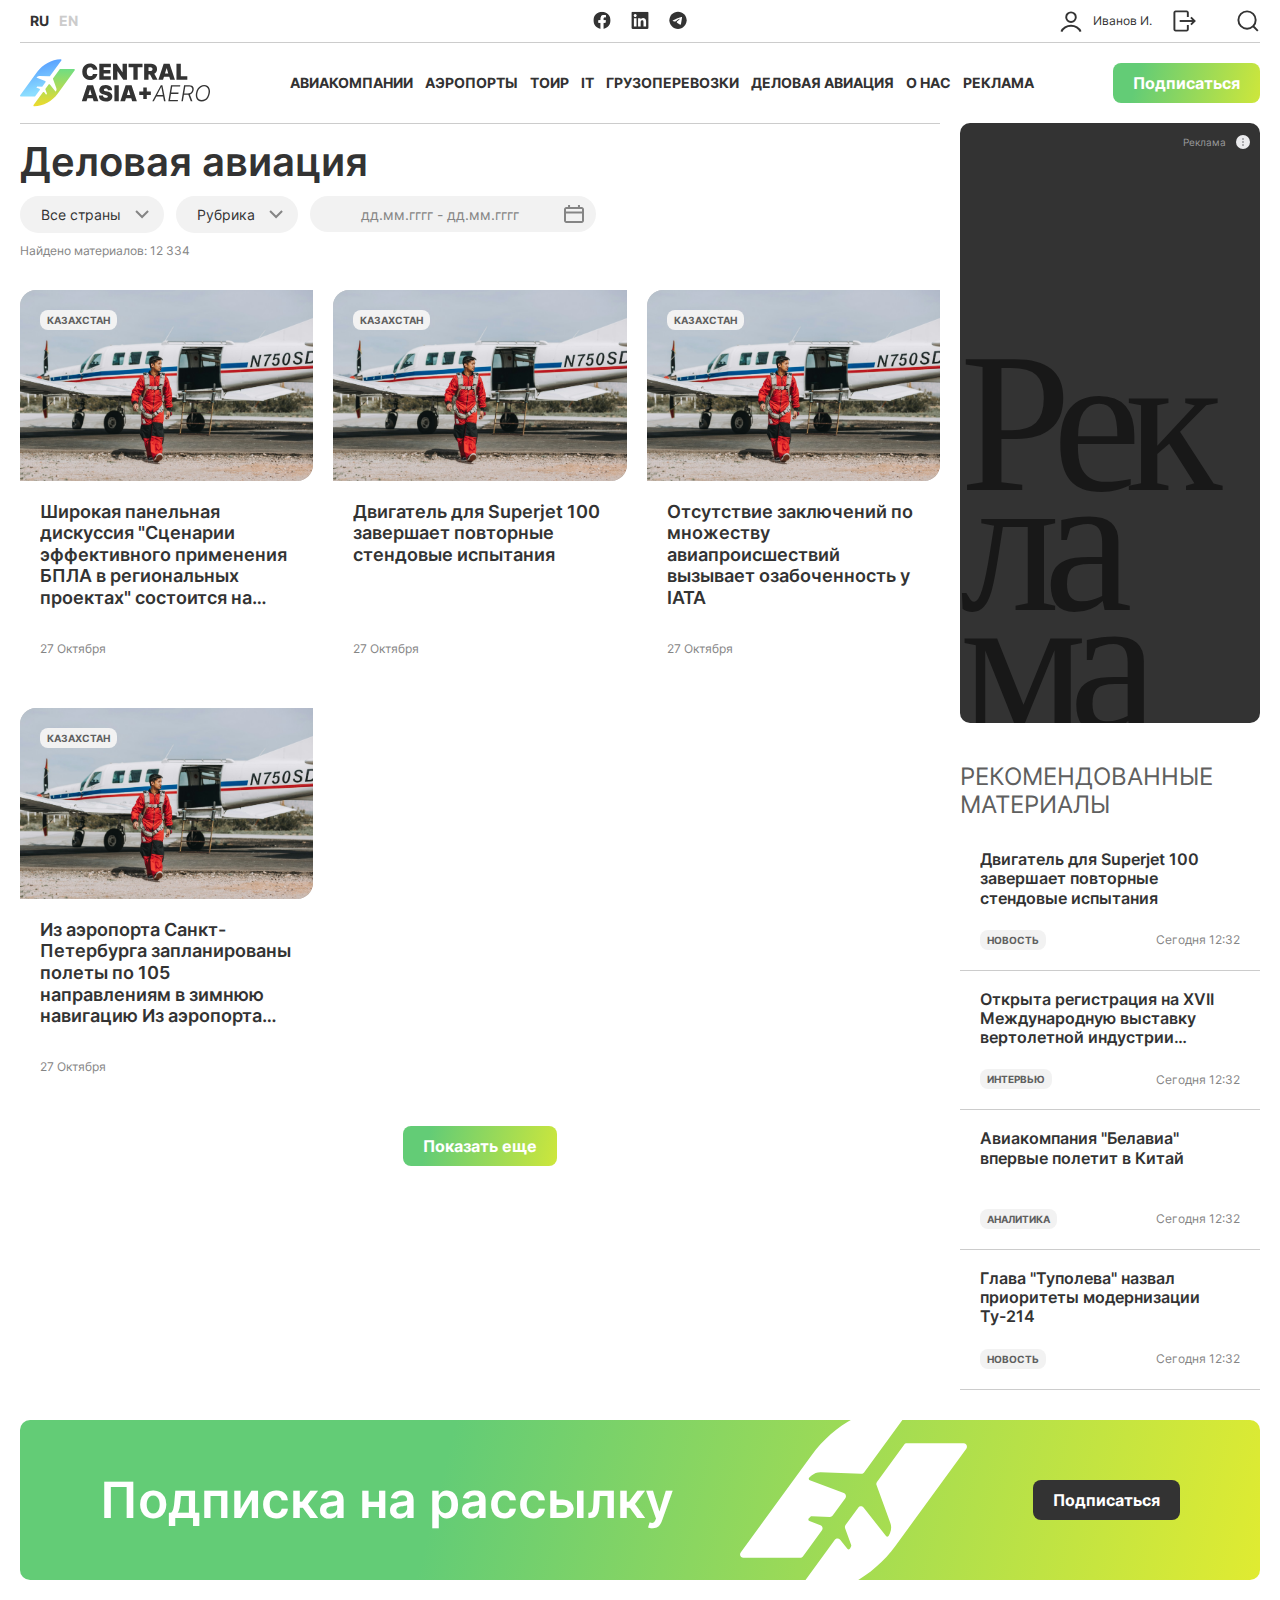
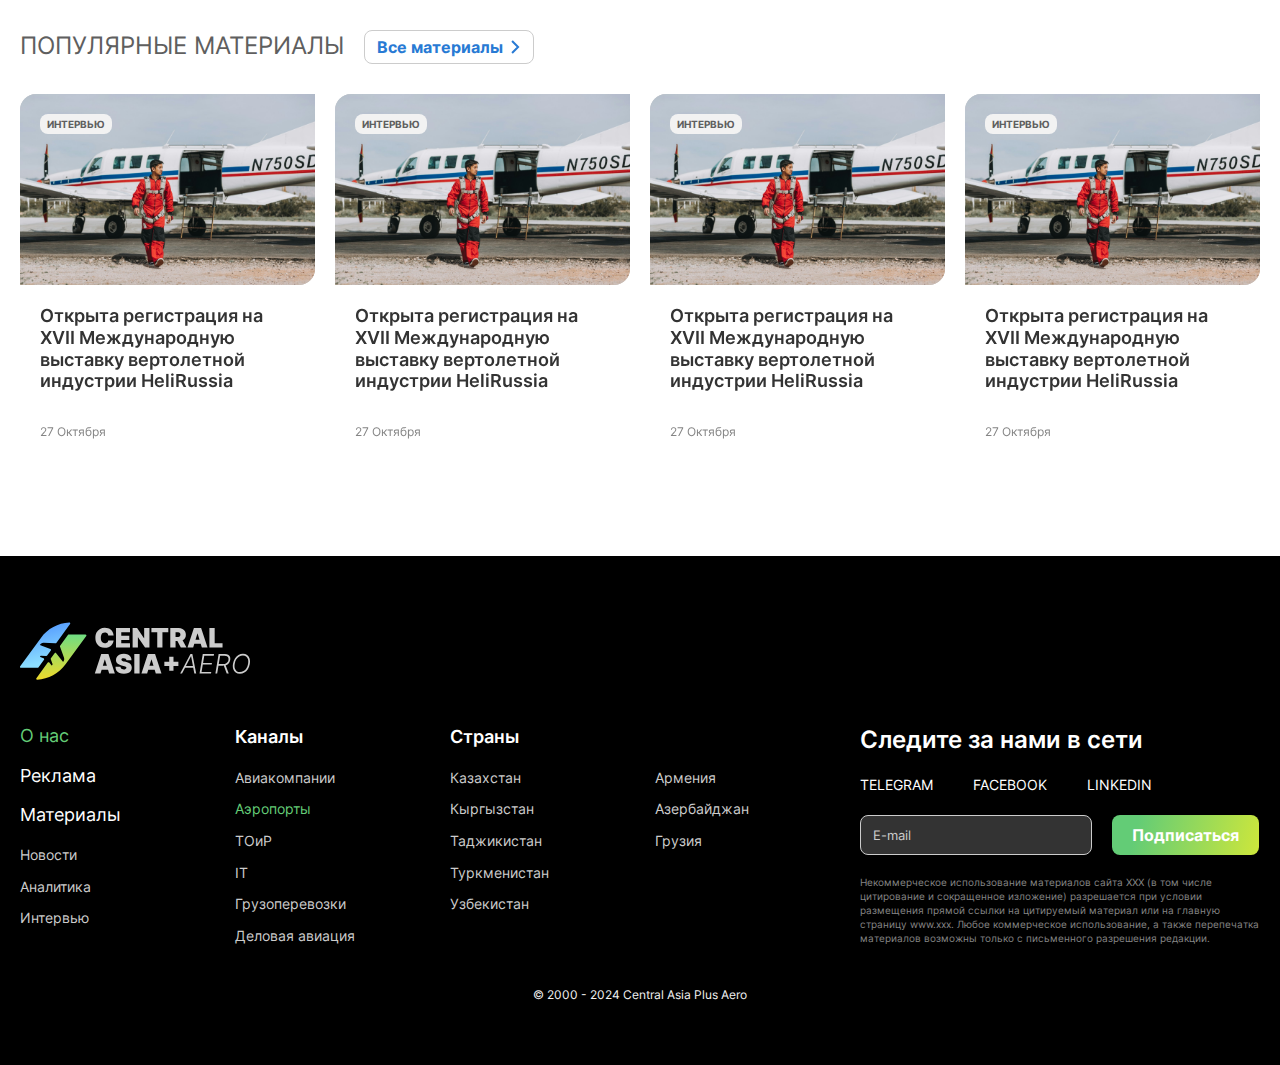
==== commit 2d6be323: "верстка" ====
--- a/category.html
+++ b/category.html
@@ -39,7 +39,9 @@
         <link rel="stylesheet" href="vendors/select2/select2.min.css" />
         <link rel="stylesheet" href="css/common.css?1" />
     </head>
-    <body>
+    <body class="category_page">
+        <!-- на этой страны у body есть класс category_page -->
+        <!-- на стр нвоости тоже есть классу body, но другой-->
         <header class="header">
             <div class="container">
                 <div class="top">
@@ -73,7 +75,7 @@
                     <div class="head_info">
                         <div class="login_block">
                             <a href="#" class="item">
-                                <svg class="fill_none w24">
+                                <svg class="fill_none w24 stroke_black">
                                     <use
                                         xlink:href="imgs/sprite.symbol.svg#user"
                                     ></use>
@@ -81,7 +83,7 @@
                                 Иванов И.
                             </a>
                             <a href="#" class="item">
-                                <svg class="fill_none w24">
+                                <svg class="fill_none w24 stroke_black">
                                     <use
                                         xlink:href="imgs/sprite.symbol.svg#entry"
                                     ></use>
@@ -89,7 +91,7 @@
                             </a>
                         </div>
                         <a href="#" class="item search_btn">
-                            <svg class="fill_none w24">
+                            <svg class="fill_none w24 stroke_black">
                                 <use
                                     xlink:href="imgs/sprite.symbol.svg#search"
                                 ></use>
@@ -140,7 +142,7 @@
                     <img src="imgs/logo.svg" alt="" />
                 </a>
                 <a href="#" class="search_btn">
-                    <svg class="fill_none w24">
+                    <svg class="fill_none w24 stroke_black">
                         <use xlink:href="imgs/sprite.symbol.svg#search"></use>
                     </svg>
                 </a>
@@ -184,7 +186,7 @@
                 <div class="bottom_block">
                     <div class="login_block">
                         <a href="#" class="item">
-                            <svg class="fill_none w24">
+                            <svg class="fill_none w24 stroke_black">
                                 <use
                                     xlink:href="imgs/sprite.symbol.svg#user"
                                 ></use>
@@ -192,7 +194,7 @@
                             Иванов И.
                         </a>
                         <a href="#" class="item">
-                            <svg class="fill_none w24">
+                            <svg class="fill_none w24 stroke_black">
                                 <use
                                     xlink:href="imgs/sprite.symbol.svg#entry"
                                 ></use>
@@ -228,7 +230,7 @@
         <main>
             <section class="section">
                 <div class="container">
-                    <div class="category_page">
+                    <div class="category_block">
                         <div class="left">
                             <div class="category_title_wrapper">
                                 <h2>Деловая авиация</h2>
@@ -243,6 +245,21 @@
                                             <option value="2">
                                                 Кыргызстан
                                             </option>
+                                            <option value="3">
+                                                Таджикистан
+                                            </option>
+
+                                            <option value="4">
+                                                Туркменистан
+                                            </option>
+                                            <option value="5">
+                                                Узбекистан
+                                            </option>
+                                            <option value="6">
+                                                Азербайджан
+                                            </option>
+                                            <option value="7">Армения</option>
+                                            <option value="8">Грузия</option>
                                         </select>
                                     </div>
                                     <div class="form-select_wrapper">
@@ -276,6 +293,13 @@
                                     Найдено материалов: 12 334
                                 </div>
                             </div>
+                            <a href="#" class="ad_block">
+                                <div class="text">Рек<br />ла<br />ма</div>
+                                <div class="ad_block_label">
+                                    Реклама
+                                    <div class="ad_block_label_btn"></div>
+                                </div>
+                            </a>
 
                             <div class="news_list">
                                 <div class="col">
@@ -436,6 +460,62 @@
                         <div class="text h1">Подписка на&nbsp;рассылку</div>
                         <div class="btn btn_black">Подписаться</div>
                     </div>
+                </div>
+            </section>
+            <section class="section materials_section">
+                <div class="container">
+                    <ul class="materials_list">
+                        <li>
+                            <a href="#" class="item">
+                                <h6 class="title">
+                                    Двигатель для Superjet 100 завершает
+                                    повторные стендовые испытания
+                                </h6>
+                                <div class="bottom">
+                                    <div class="label">Новость</div>
+                                    <div class="date">Сегодня 12:32</div>
+                                </div>
+                            </a>
+                        </li>
+                        <li>
+                            <a href="#" class="item">
+                                <h6 class="title">
+                                    Открыта регистрация на XVII Международную
+                                    выставку вертолетной индустрии HeliRussia
+                                    Открыта регистрация на XVII Международную
+                                    выставку вертолетной индустрии HeliRussia
+                                </h6>
+                                <div class="bottom">
+                                    <div class="label">Интервью</div>
+                                    <div class="date">Сегодня 12:32</div>
+                                </div>
+                            </a>
+                        </li>
+                        <li>
+                            <a href="#" class="item">
+                                <h6 class="title">
+                                    Авиакомпания "Белавиа" впервые полетит в
+                                    Китай
+                                </h6>
+                                <div class="bottom">
+                                    <div class="label">Аналитика</div>
+                                    <div class="date">Сегодня 12:32</div>
+                                </div>
+                            </a>
+                        </li>
+                        <li>
+                            <a href="#" class="item">
+                                <h6 class="title">
+                                    Глава "Туполева" назвал приоритеты
+                                    модернизации Ту-214
+                                </h6>
+                                <div class="bottom">
+                                    <div class="label">Новость</div>
+                                    <div class="date">Сегодня 12:32</div>
+                                </div>
+                            </a>
+                        </li>
+                    </ul>
                 </div>
             </section>
             <section class="section">
--- a/css/common.css
+++ b/css/common.css
@@ -152,7 +152,7 @@
 }
 @media screen and (min-width: 1200px) {
   .container {
-    max-width: 1304px;
+    max-width: 1280px;
   }
 }
 .text-center {
@@ -175,6 +175,11 @@
   background: linear-gradient(104deg, #63cc76 34.05%, #ebee2b 105.95%);
   width: -moz-fit-content;
   width: fit-content;
+  background-position: 70%;
+  background-size: 150%;
+}
+.btn:hover {
+  background-position: 100%;
 }
 
 .btn_black {
@@ -186,6 +191,12 @@
   background: transparent;
   padding: 4px 6px 4px 12px;
   border: 1px solid #ccc;
+}
+.btn_arrow:hover {
+  border-color: #287ad4;
+}
+.btn_arrow:hover svg {
+  transform: translateX(5px);
 }
 
 .btn_wrapper {
@@ -293,12 +304,17 @@
   top: initial;
   width: 40px;
   height: 40px;
+  transition: all 0.3s ease;
 }
 .arrows .swiper-button-next:after,
 .arrows .swiper-button-prev:after {
   content: "";
   width: 24px;
   height: 24px;
+}
+.arrows .swiper-button-next:hover,
+.arrows .swiper-button-prev:hover {
+  border-color: #287ad4;
 }
 .arrows .swiper-button-next {
   right: initial;
@@ -419,6 +435,9 @@
 .language .item.active {
   color: #333333;
 }
+.language .item:hover:not(.active) {
+  color: #64cc77;
+}
 
 .head_info {
   display: flex;
@@ -436,6 +455,9 @@
 .search_btn {
   display: flex;
 }
+.search_btn:hover .stroke_black {
+  stroke: #64cc77;
+}
 
 .login_block {
   display: flex;
@@ -449,12 +471,26 @@
   gap: 10px;
   font-size: 12px;
 }
+.login_block .item:hover .stroke_black {
+  stroke: #64cc77;
+}
 
 .social_list {
   display: flex;
   align-items: center;
   flex-wrap: wrap;
   gap: 20px;
+}
+.social_list .item {
+  display: flex;
+  align-items: center;
+  justify-content: center;
+}
+.social_list .item svg {
+  fill: #333333;
+}
+.social_list .item:hover svg {
+  fill: #64cc77;
 }
 
 .social_list_text {
@@ -466,6 +502,9 @@
 .social_list_text .item {
   text-transform: uppercase;
   color: #fff;
+}
+.social_list_text .item:hover {
+  color: #64cc77;
 }
 
 .menu ul {
@@ -476,6 +515,9 @@
   font-weight: 700;
   text-transform: uppercase;
   padding: 10px;
+}
+.menu .item:hover {
+  color: #64cc77;
 }
 
 .menu_btn {
@@ -654,6 +696,9 @@
   display: flex;
   flex-direction: column;
 }
+.materials_list .item:hover {
+  border-bottom-color: #858585;
+}
 .materials_list .item .title {
   margin-bottom: 14px;
   overflow: hidden;
@@ -712,23 +757,102 @@
 
 .cloud_section {
   position: relative;
-  padding: 30px;
-}
-.cloud_section .item {
-  border-radius: 20px;
+  padding: 30px 0;
+}
+
+.cloud_block {
+  display: flex;
+  flex-wrap: wrap;
+  align-items: center;
+  justify-content: center;
+  max-width: 857px;
+  margin-left: auto;
+  margin-right: auto;
+  gap: 20px;
+}
+.cloud_block .item {
   background: #fff;
   font-weight: 600;
-  padding: 10px 20px;
-}
-
-.cloud_block {
-  display: flex;
-  flex-wrap: wrap;
-  align-items: center;
-  justify-content: center;
-  gap: 20px;
-}
-
+  line-height: 120%;
+  border-radius: 100px;
+}
+.cloud_block .item:hover:not(.active) {
+  color: #64cc77;
+}
+.cloud_block .item.active {
+  color: #fff;
+  background: linear-gradient(104deg, #63cc76 34.05%, #ebee2b 105.95%), linear-gradient(102deg, #38a74d 21.39%, #baee2b 97.87%);
+}
+.cloud_block .item[data-size="8"] {
+  font-size: 32px;
+  padding: 24px 60px;
+}
+.cloud_block .item[data-size="7"] {
+  font-size: 30px;
+  padding: 22px 55px;
+}
+.cloud_block .item[data-size="6"] {
+  font-size: 28px;
+  padding: 20px 50px;
+}
+.cloud_block .item[data-size="5"] {
+  font-size: 26px;
+  padding: 18px 45px;
+}
+.cloud_block .item[data-size="4"] {
+  font-size: 24px;
+  padding: 16px 40px;
+}
+.cloud_block .item[data-size="3"] {
+  font-size: 22px;
+  padding: 14px 35px;
+}
+.cloud_block .item[data-size="2"] {
+  font-size: 20px;
+  padding: 12px 30px;
+}
+.cloud_block .item[data-size="1"] {
+  font-size: 18px;
+  padding: 10px 25px;
+}
+
+@media screen and (max-width: 720px) {
+  .cloud_block {
+    gap: 10px;
+  }
+  .cloud_block .item[data-size="8"] {
+    font-size: 16px;
+    padding: 12px 20px;
+  }
+  .cloud_block .item[data-size="7"] {
+    font-size: 15px;
+    padding: 11px 19px;
+  }
+  .cloud_block .item[data-size="6"] {
+    font-size: 14px;
+    padding: 10px 17.5px;
+  }
+  .cloud_block .item[data-size="5"] {
+    font-size: 13px;
+    padding: 9px 16px;
+  }
+  .cloud_block .item[data-size="4"] {
+    font-size: 12px;
+    padding: 8px 14.5px;
+  }
+  .cloud_block .item[data-size="3"] {
+    font-size: 11px;
+    padding: 7px 13px;
+  }
+  .cloud_block .item[data-size="2"] {
+    font-size: 10px;
+    padding: 6px 11.5px;
+  }
+  .cloud_block .item[data-size="1"] {
+    font-size: 9px;
+    padding: 5px 10px;
+  }
+}
 .bg_img {
   background: linear-gradient(90deg, rgba(242, 242, 242, 0) 0%, #f2f2f2 23%, #f2f2f2 76%, rgba(242, 242, 242, 0) 100%), url("../imgs/plane_bg.png") center/cover no-repeat, #f2f2f2;
 }
@@ -757,6 +881,9 @@
   position: relative;
   display: flex;
   flex-direction: column;
+}
+.news_item:hover .title {
+  color: #64cc77;
 }
 .news_item .img {
   position: relative;
@@ -796,6 +923,7 @@
   -webkit-line-clamp: 5;
   -webkit-box-orient: vertical;
   max-height: 120px;
+  transition: all 0.3s ease;
 }
 .news_item .date {
   margin-top: auto;
@@ -821,6 +949,9 @@
 .events_slider .item {
   height: 100%;
   display: flex;
+}
+.events_slider .item:hover .title {
+  color: #287ad4;
 }
 .events_slider .item .date {
   border-radius: 16px 0px;
@@ -856,6 +987,7 @@
   -webkit-line-clamp: 4;
   -webkit-box-orient: vertical;
   height: 86.36px;
+  transition: all 0.3s ease;
 }
 
 .info_list {
@@ -954,6 +1086,9 @@
 }
 .footer_list a {
   color: #ccc;
+}
+.footer_list a:hover {
+  color: #64cc77;
 }
 .footer_list .dropdown_btn {
   margin-bottom: 20px;
@@ -1257,6 +1392,13 @@
   }
   .footer_menu_col:first-child .footer_list > li:nth-child(2) {
     margin-bottom: 0;
+  }
+  .footer_menu_col:first-child .footer_list > li:nth-child(3) .dropdown_btn {
+    padding-top: 12px;
+  }
+  .footer_list .footer_item_big {
+    font-weight: 600;
+    color: #fff !important;
   }
   .dropdown_btn {
     position: relative;
@@ -1266,6 +1408,10 @@
     align-items: center;
     gap: 10px;
     font-size: 18px;
+  }
+  .dropdown_btn:hover {
+    color: #64cc77;
+    cursor: pointer;
   }
   .dropdown_btn:after {
     content: "";
@@ -1327,22 +1473,29 @@
     margin-top: auto;
   }
 }
-.category_page {
-  display: flex;
-}
-.category_page .left {
+.materials_section {
+  display: none;
+}
+
+.category_block {
+  display: flex;
+}
+.category_block .left {
   width: calc(100% - 320px);
   margin-right: 20px;
   border-top: 1px solid #ccc;
   padding-top: 14px;
 }
-.category_page .right {
+.category_block .left .ad_block {
+  display: none;
+}
+.category_block .right {
   width: 300px;
 }
-.category_page .right .ad_block {
+.category_block .right .ad_block {
   margin-bottom: 20px;
 }
-.category_page .materials_list .item .title {
+.category_block .materials_list .item .title {
   font-size: 16px;
   height: 57.6px;
   margin-bottom: 22px;
@@ -1381,7 +1534,7 @@
   border: none;
   border-radius: 30px;
   background-color: #f2f2f2;
-  padding: 8px 20px 8px 52px;
+  padding: 8px 42px 8px 20px;
   font-size: 14px;
   line-height: 140%;
   color: #333333;
@@ -1389,7 +1542,7 @@
   -webkit-appearance: none;
   appearance: none;
   background-repeat: no-repeat;
-  background-position: center left 20px;
+  background-position: center right 10px;
   background-image: url("data:image/svg+xml;charset=UTF-8,%3csvg width='24' height='24' viewBox='0 0 24 24' fill='none' xmlns='http://www.w3.org/2000/svg'%3e%3cpath d='M18.0791 9L12.0791 15L6.0791 9' stroke='%23858585' stroke-width='2'/%3e%3c/svg%3e ");
 }
 
@@ -1400,13 +1553,13 @@
   height: 100%;
   background-color: #f2f2f2;
   border-radius: 30px;
-  border: none;
+  border: 1px solid transparent;
 }
 .select2-container .select2-selection--single .select2-selection__arrow {
   height: 100%;
   position: absolute;
   top: 0;
-  left: 0;
+  right: 0;
   width: 24px;
 }
 .select2-container .select2-selection--single .select2-selection__arrow b {
@@ -1417,7 +1570,7 @@
   display: block;
   position: absolute;
   top: 6px;
-  left: 20px;
+  right: 10px;
   width: 24px;
   height: 24px;
   background-repeat: no-repeat;
@@ -1430,7 +1583,7 @@
   font-size: 14px;
   line-height: 140%;
   color: #333333;
-  padding: 8px 20px 8px 52px;
+  padding: 8px 42px 8px 20px;
   height: 100%;
   display: flex;
   align-items: center;
@@ -1440,6 +1593,8 @@
 .select2-container--default.select2-container--open.select2-container--below .select2-selection--single {
   border-bottom-left-radius: 30px;
   border-bottom-right-radius: 30px;
+  border-color: #64cc77;
+  background: #fff;
 }
 .select2-container--default.select2-container--open.select2-container--below .select2-selection--single .select2-selection__arrow:after {
   transform: rotate(180deg);
@@ -1454,19 +1609,22 @@
 }
 
 .select2-container--open .select2-dropdown--below {
-  top: 11px;
+  top: 6px;
 }
 
 .select2-dropdown {
+  width: 182px !important;
   background: #f2f2f2;
   border: none;
   overflow: hidden;
+  box-shadow: 0px 4px 14px 0px rgba(75, 80, 72, 0.4);
+  border-radius: 8px;
 }
 .select2-dropdown.select2-dropdown--below {
-  border-radius: 20px;
+  border-radius: 8px;
 }
 .select2-dropdown.select2-dropdown--above {
-  border-radius: 20px;
+  border-radius: 8px;
 }
 
 .select2-results__options {
@@ -1474,14 +1632,31 @@
 }
 
 .select2-results__option {
-  padding: 8px 20px;
+  padding: 5px 10px;
   font-size: 14px;
-  line-height: 130%;
+  line-height: 140%;
   color: #333333;
   background: transparent;
 }
 .select2-results__option.select2-results__option--selected {
-  opacity: 0.8;
+  opacity: 1;
+  padding-right: 36px;
+  position: relative;
+  color: #64cc77 !important;
+  background: transparent !important;
+}
+.select2-results__option.select2-results__option--selected:after {
+  content: "";
+  display: block;
+  position: absolute;
+  top: 50%;
+  transform: translateY(-50%);
+  right: 10px;
+  width: 24px;
+  height: 24px;
+  background-repeat: no-repeat;
+  background-position: center;
+  background-image: url("data:image/svg+xml;charset=UTF-8,%3csvg width='24' height='24' viewBox='0 0 24 24' fill='none' xmlns='http://www.w3.org/2000/svg'%3e%3cpath d='M18.5649 6.28904L9.85374 15L5.43522 10.5814' stroke='%2364CC77' stroke-width='2'/%3e%3c/svg%3e ");
 }
 .select2-results__option.select2-results__option--highlighted {
   color: red;
@@ -1493,12 +1668,35 @@
 }
 
 .select2-container--default .select2-results__option--highlighted.select2-results__option--selectable {
-  background: #ccc;
-}
-
+  background: #64cc77;
+  background: #fff;
+}
+
+.select2-container--default .select2-results > .select2-results__options {
+  max-height: 300px;
+}
+
+@media screen and (max-width: 440px) {
+  .select2-dropdown {
+    top: initial !important;
+    position: fixed;
+    bottom: 0;
+    left: 0;
+    width: 100% !important;
+    height: calc(100% - 190px);
+    border-radius: 18px 18px 0px 0px;
+    box-shadow: 0px 0px 14px 0px rgba(75, 80, 72, 0.4);
+  }
+  .select2-results__option {
+    padding: 9px 20px;
+  }
+  .select2-container--default .select2-results > .select2-results__options {
+    max-height: 100%;
+  }
+}
 .date_input_input {
   min-width: 230px;
-  max-width: 250px;
+  width: 100%;
   text-align: center;
   height: 36px;
   background: #f2f2f2;
@@ -1534,6 +1732,7 @@
   display: flex;
   align-items: center;
   justify-content: center;
+  width: 100%;
 }
 .date_input_block:after {
   pointer-events: none;
@@ -1636,4 +1835,339 @@
 }
 .mobile_menu .social_list {
   gap: 30px;
+}
+
+@media screen and (max-width: 1200px) {
+  .category_block .news_list .col {
+    width: 50%;
+  }
+}
+@media screen and (max-width: 992px) {
+  .category_block .left {
+    width: 100%;
+    margin-right: 0;
+  }
+  .category_block .left .ad_block {
+    display: flex;
+    height: 250px;
+    margin-bottom: 30px;
+    width: 100%;
+  }
+  .category_block .left .ad_block .text {
+    font-size: 110px;
+    font-style: normal;
+    font-weight: 400;
+    line-height: 60%;
+    letter-spacing: -8.8px;
+    margin: 0;
+    margin-top: auto;
+  }
+  .category_block .right {
+    display: none;
+  }
+  .materials_section {
+    display: block;
+  }
+}
+@media screen and (max-width: 576px) {
+  .category_block .news_list .col {
+    width: 100%;
+  }
+  .filters .form-select_wrapper {
+    width: calc(50% - 6px);
+  }
+  .filters .date_input {
+    width: 100%;
+  }
+  .category_title_wrapper {
+    flex-direction: column;
+    align-items: flex-start;
+  }
+  .info_text {
+    text-align: center;
+  }
+}
+.news_title {
+  max-width: 925px;
+  margin-bottom: 30px;
+  padding-left: 100px;
+}
+.news_title .title {
+  margin-bottom: 20px;
+}
+.news_title .subtitle {
+  color: #858585;
+  font-size: 24px;
+  font-weight: 600;
+  line-height: 120%;
+  margin-bottom: 20px;
+}
+.news_title .info {
+  display: flex;
+  flex-wrap: wrap;
+  align-items: center;
+  font-size: 16px;
+  line-height: 140%;
+  color: #858585;
+  gap: 20px;
+}
+
+.news_block {
+  font-size: 18px;
+  line-height: 150%;
+  display: flex;
+}
+.news_block .left {
+  width: calc(100% - 320px);
+  margin-right: 20px;
+  padding-left: 100px;
+  padding-right: 100px;
+}
+.news_block .left > div:first-child {
+  margin-top: 0;
+}
+.news_block .left > div:last-child {
+  margin-bottom: 0;
+}
+.news_block .left p {
+  margin: 30px 0;
+}
+.news_block .left h2 {
+  font-size: 30px;
+  line-height: 120%;
+}
+.news_block .left h3 {
+  font-size: 24px;
+  line-height: 120%;
+}
+.news_block .left h4 {
+  font-size: 20px;
+  line-height: 120%;
+}
+.news_block .left h2,
+.news_block .left h3,
+.news_block .left h4 {
+  margin: 30px 0;
+}
+.news_block .left ol {
+  list-style-type: none;
+  counter-reset: num;
+  margin: 30px 0;
+  padding: 0;
+}
+.news_block .left ol li {
+  position: relative;
+  padding-left: 34px;
+}
+.news_block .left ol li:not(:last-child) {
+  margin-bottom: 20px;
+}
+.news_block .left ol li:before {
+  content: counter(num);
+  counter-increment: num;
+  display: inline-block;
+  position: absolute;
+  top: 0px;
+  left: 0;
+  width: 24px;
+  height: 24px;
+  border-radius: 100%;
+  background: #64cc77;
+  display: flex;
+  align-items: center;
+  justify-content: center;
+  text-align: center;
+  font-size: 20px;
+  font-style: normal;
+  font-weight: 600;
+  line-height: 120%;
+  color: #fff;
+}
+.news_block .left ul {
+  margin: 30px 0;
+  padding: 0;
+}
+.news_block .left ul li {
+  padding-left: 34px;
+  position: relative;
+}
+.news_block .left ul li:not(:last-child) {
+  margin-bottom: 20px;
+}
+.news_block .left ul li:before {
+  content: "";
+  display: block;
+  position: absolute;
+  top: 8px;
+  left: 8px;
+  width: 8px;
+  height: 8px;
+  border-radius: 100%;
+  background: #64cc77;
+}
+.news_block .left blockquote {
+  font-size: 20px;
+  font-weight: 600;
+  line-height: 120%;
+  padding: 40px 50px;
+  border-radius: 16px 0px;
+  background: #f2f2f2;
+  margin: 30px 0;
+}
+.news_block .left blockquote .author {
+  font-size: 16px;
+  font-weight: 600;
+  line-height: 110%;
+  margin-top: 30px;
+  position: relative;
+  padding: 9.5px 0;
+}
+.news_block .left blockquote .author:after {
+  content: "";
+  display: block;
+  position: absolute;
+  top: 0;
+  right: 0;
+  width: 31.999px;
+  height: 36.494px;
+  background-repeat: no-repeat;
+  background-position: center;
+  background-image: url("data:image/svg+xml;charset=UTF-8,%3csvg width='32' height='37' viewBox='0 0 32 37' fill='none' xmlns='http://www.w3.org/2000/svg'%3e%3cpath fill-rule='evenodd' clip-rule='evenodd' d='M1.00146 0C0.44918 0 0.00146484 0.447716 0.00146484 1V35.4944C0.00146484 36.0467 0.44918 36.4944 1.00146 36.4944H6.45829C6.9142 36.4944 7.31239 36.1861 7.42648 35.7447L9.24627 28.7036C11.1475 21.3476 12.1096 13.7804 12.1096 6.18264V1C12.1096 0.447715 11.6619 0 11.1096 0H1.00146ZM20.8921 0C20.3398 0 19.8921 0.447716 19.8921 1V35.4944C19.8921 36.0467 20.3398 36.4944 20.8921 36.4944H26.3489C26.8048 36.4944 27.203 36.1861 27.3171 35.7447L29.1369 28.7036C31.0381 21.3476 32.0002 13.7804 32.0002 6.18264V1C32.0002 0.447715 31.5525 0 31.0002 0H20.8921Z' fill='%2364CC77'/%3e%3c/svg%3e ");
+}
+.news_block .left .images {
+  margin: 30px 0;
+}
+.news_block .left .images .img {
+  border-radius: 16px 0px;
+  overflow: hidden;
+}
+.news_block .left .images .img img {
+  width: 100%;
+  -o-object-fit: cover;
+     object-fit: cover;
+}
+.news_block .left .images .text {
+  margin-top: 10px;
+  color: #858585;
+  font-size: 16px;
+  line-height: 140%;
+}
+.news_block .left .footnote {
+  padding: 40px 50px;
+  font-size: 20px;
+  font-weight: 600;
+  line-height: 120%;
+  border-radius: 16px 0px;
+  border-left: 4px solid #64cc77;
+  background: #f2f2f2;
+  margin: 30px 0;
+}
+.news_block .right {
+  width: 300px;
+}
+
+.remark_block {
+  margin: 30px 0;
+}
+.remark_block .text {
+  position: relative;
+  display: flex;
+  align-items: center;
+  margin-bottom: 8px;
+  padding: 10px 0;
+}
+.remark_block .text span {
+  white-space: nowrap;
+  color: #858585;
+  background: #fff;
+  padding-right: 10px;
+  display: block;
+  font-size: 14px;
+  line-height: 140%;
+  font-weight: 400;
+}
+.remark_block .text:after {
+  content: "";
+  display: block;
+  position: relative;
+  top: 50%;
+  left: 0;
+  bottom: 0;
+  right: 0;
+  width: 100%;
+  height: 1px;
+  background: #ddd;
+}
+
+.remark_list {
+  display: flex;
+  flex-wrap: wrap;
+  align-items: center;
+  gap: 5px;
+}
+.remark_list .item {
+  color: #5f5f5f;
+  font-size: 10px;
+  font-weight: 700;
+  line-height: 140%;
+  text-transform: uppercase;
+  padding: 3px 7px;
+  border-radius: 8px;
+  background: #f2f2f2;
+  width: -moz-fit-content;
+  width: fit-content;
+}
+.remark_list .item:hover {
+  color: #287ad4;
+}
+
+.subscribe_block {
+  border-radius: 16px 0px;
+  background: #f2f2f2;
+  padding: 40px 100px;
+  margin-left: -100px;
+  margin-right: -100px;
+}
+.subscribe_block .title {
+  text-align: center;
+  margin: 0 0 20px;
+}
+
+.subscribe_list {
+  display: flex;
+  flex-wrap: wrap;
+  align-items: center;
+  justify-content: center;
+  gap: 20px;
+}
+.subscribe_list .item {
+  display: flex;
+  align-items: center;
+  justify-content: center;
+  padding: 6px 10px 6px 20px;
+  font-size: 14px;
+  line-height: 140%;
+  gap: 12px;
+  border-radius: 100px;
+  background: #fff;
+}
+
+.share_list {
+  display: flex;
+  align-items: center;
+  flex-wrap: wrap;
+}
+.share_list .item {
+  display: flex;
+  align-items: center;
+  justify-content: center;
+  width: 40px;
+  height: 40px;
+  flex: 0 0 auto;
+}
+.share_list .item:not(:last-child) {
+  border-right: 1px solid #ccc;
+}
+.share_list .item svg {
+  fill: #333333;
 }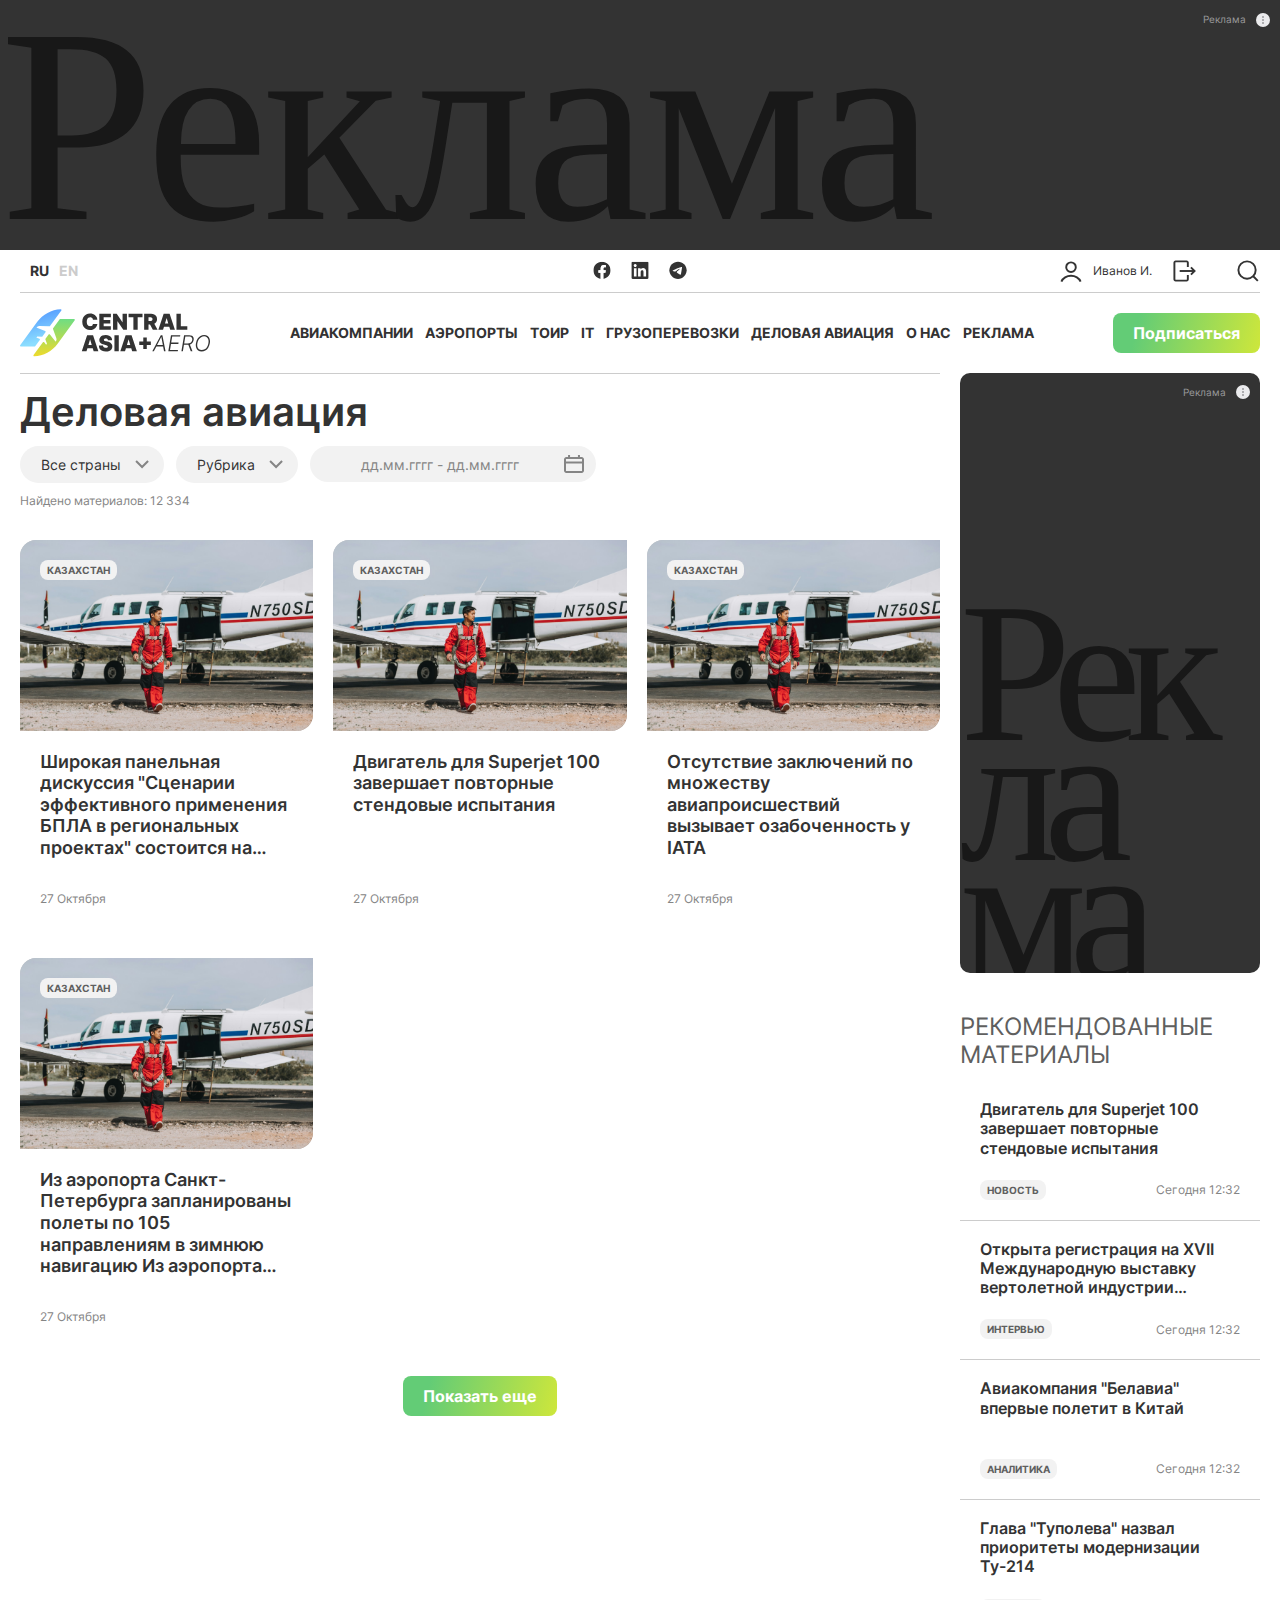
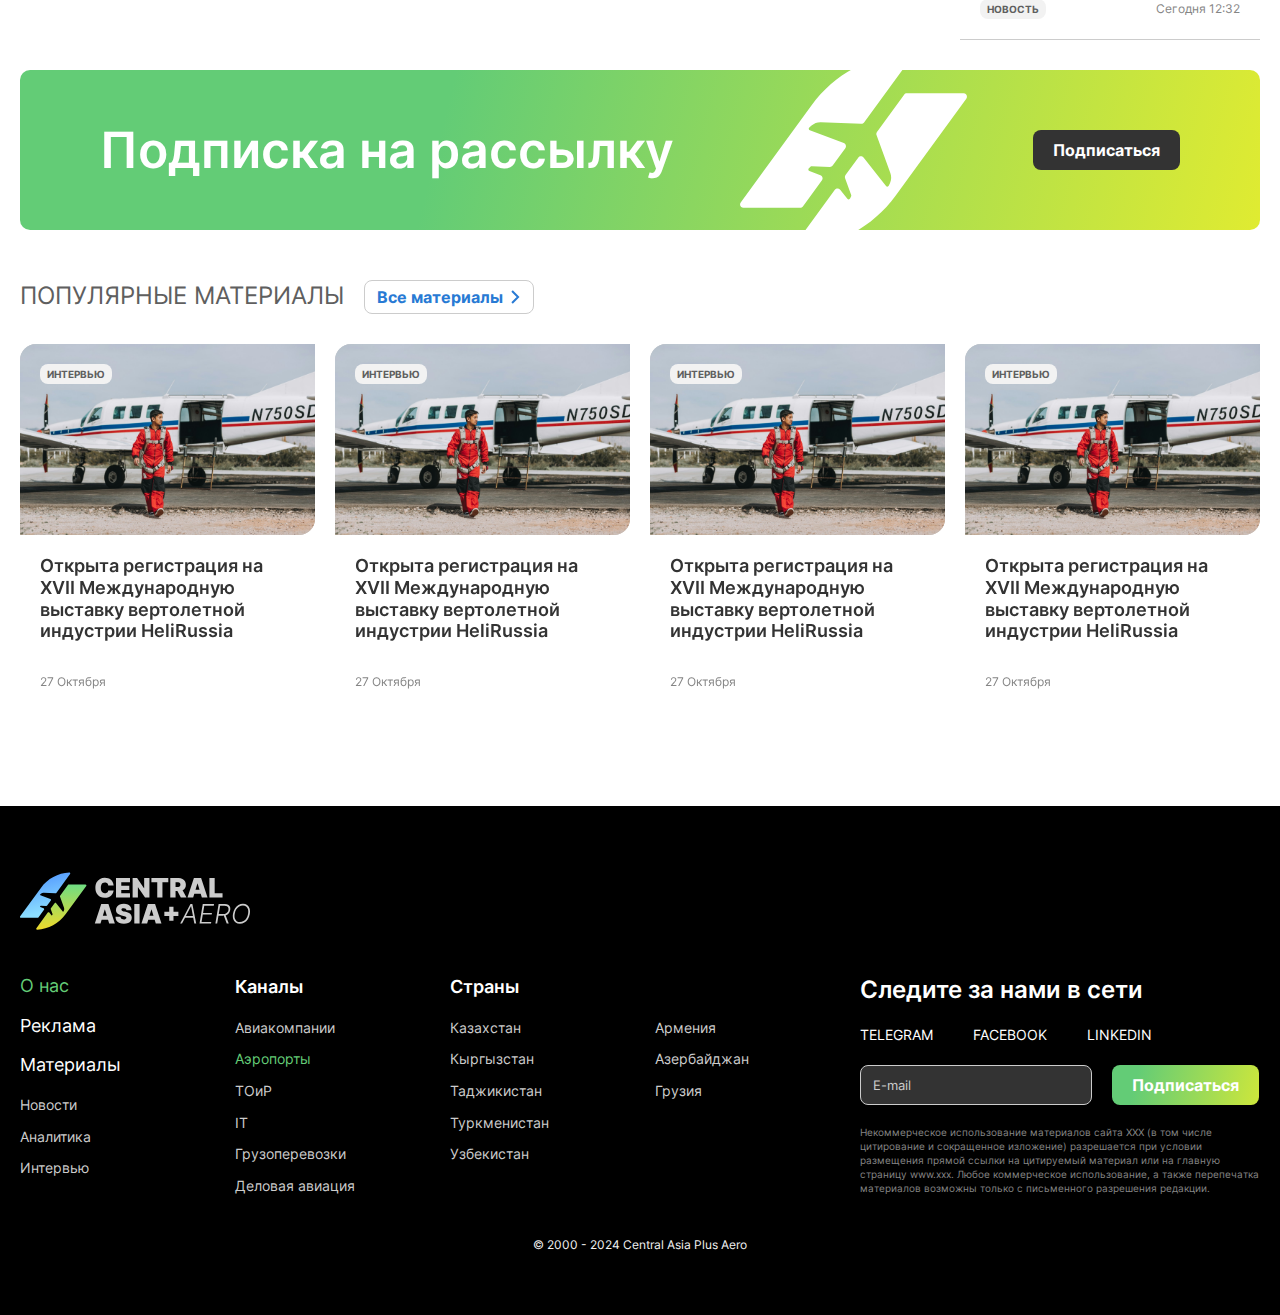
==== commit a70a838d: "правки" ====
--- a/category.html
+++ b/category.html
@@ -10,6 +10,23 @@
         <meta name="description" content="Centar Asia + Aero" />
         <meta name="keywords" content="" />
         <title>Centar Asia + Aero</title>
+
+        <!-- favicons -->
+        <link
+            rel="icon"
+            type="image/png"
+            href="favicon/favicon-96x96.png"
+            sizes="96x96"
+        />
+        <link rel="icon" type="image/svg+xml" href="favicons/favicon.svg" />
+        <link rel="shortcut icon" href="favicons/favicon.ico" />
+        <link
+            rel="apple-touch-icon"
+            sizes="180x180"
+            href="favicons/apple-touch-icon.png"
+        />
+        <meta name="apple-mobile-web-app-title" content="CentralAsia+Aero" />
+        <link rel="manifest" href="favicons/site.webmanifest" />
 
         <!-- шрифты -->
         <link
@@ -35,13 +52,23 @@
         />
 
         <link rel="stylesheet" href="vendors/swiper/swiper-bundle.min.css" />
-        <link rel="stylesheet" href="vendors/plyr/plyr.css" />
         <link rel="stylesheet" href="vendors/select2/select2.min.css" />
-        <link rel="stylesheet" href="css/common.css?1" />
+        <link
+            rel="stylesheet"
+            href="vendors/fancybox/jquery.fancybox.min.css"
+        />
+        <link rel="stylesheet" href="css/common.css?2" />
     </head>
-    <body class="category_page">
-        <!-- на этой страны у body есть класс category_page -->
-        <!-- на стр нвоости тоже есть классу body, но другой-->
+    <body>
+        <div class="plate_block_top">
+            <a href="#" class="plate_block">
+                <div class="text">Реклама</div>
+                <div class="plate_block_label">
+                    Реклама
+                    <div class="plate_block_label_btn"></div>
+                </div>
+            </a>
+        </div>
         <header class="header">
             <div class="container">
                 <div class="top">
@@ -281,7 +308,7 @@
                                             />
                                         </div>
                                         <span class="date_input_clear">
-                                            <svg class="w24">
+                                            <svg class="w18">
                                                 <use
                                                     xlink:href="imgs/sprite.symbol.svg#clear"
                                                 ></use>
@@ -293,11 +320,11 @@
                                     Найдено материалов: 12 334
                                 </div>
                             </div>
-                            <a href="#" class="ad_block">
+                            <a href="#" class="plate_block plate_block_body">
                                 <div class="text">Рек<br />ла<br />ма</div>
-                                <div class="ad_block_label">
+                                <div class="plate_block_label">
                                     Реклама
-                                    <div class="ad_block_label_btn"></div>
+                                    <div class="plate_block_label_btn"></div>
                                 </div>
                             </a>
 
@@ -377,11 +404,11 @@
                             </div>
                         </div>
                         <div class="right">
-                            <a href="#" class="ad_block ad_block_head">
+                            <a href="#" class="plate_block plate_block_head">
                                 <div class="text">Рек<br />ла<br />ма</div>
-                                <div class="ad_block_label">
+                                <div class="plate_block_label">
                                     Реклама
-                                    <div class="ad_block_label_btn"></div>
+                                    <div class="plate_block_label_btn"></div>
                                 </div>
                             </a>
                             <div class="title_wrapper">
@@ -464,6 +491,9 @@
             </section>
             <section class="section materials_section">
                 <div class="container">
+                    <div class="title_wrapper">
+                        <h4>Рекомендованные материалы</h4>
+                    </div>
                     <ul class="materials_list">
                         <li>
                             <a href="#" class="item">
@@ -743,11 +773,10 @@
             </div>
         </footer>
         <script src="vendors/jquery/jquery-3.5.1.min.js"></script>
-        <script src="vendors/imask/imask.js"></script>
         <script src="vendors/select2/select2.full.min.js"></script>
         <script src="vendors/easepick/easepick.umd.min.js"></script>
         <script src="vendors/swiper/swiper-bundle.min.js"></script>
-        <script src="vendors/plyr/plyr.polyfilled.js"></script>
-        <script src="js/common.js?1"></script>
+        <script src="vendors/fancybox/jquery.fancybox.min.js"></script>
+        <script src="js/common.js?2"></script>
     </body>
 </html>
--- a/css/common.css
+++ b/css/common.css
@@ -334,7 +334,7 @@
   display: flex;
   align-items: center;
   justify-content: center;
-  bottom: 0;
+  bottom: 0 !important;
 }
 
 .swiper-pagination-bullet {
@@ -392,6 +392,34 @@
   color: #ccc;
 }
 
+.plate_block_top .plate_block {
+  width: 100%;
+  height: 250px;
+  border-radius: 0;
+}
+.plate_block_top .plate_block .text {
+  color: #181818;
+  font-size: 278px;
+  font-style: normal;
+  font-weight: 400;
+  line-height: 90%;
+  letter-spacing: -5.56px;
+  margin: 0;
+  margin-top: auto;
+}
+
+@media screen and (max-width: 992px) {
+  .plate_block_top .plate_block .text {
+    font-size: 170px;
+    letter-spacing: -4.16px;
+  }
+}
+@media screen and (max-width: 576px) {
+  .plate_block_top .plate_block .text {
+    font-size: 108px;
+    letter-spacing: -2.16px;
+  }
+}
 .header {
   position: relative;
 }
@@ -564,7 +592,7 @@
   transform: rotate(-135deg);
 }
 
-.ad_block {
+.plate_block {
   border-radius: 10px;
   background: #333333;
   word-wrap: break-word;
@@ -574,13 +602,13 @@
   overflow: hidden;
   position: relative;
 }
-.ad_block .text {
+.plate_block .text {
   color: #181818;
   font-family: "Tenor Sans";
   margin: auto;
 }
 
-.ad_block_label {
+.plate_block_label {
   position: absolute;
   top: 10px;
   right: 10px;
@@ -592,18 +620,18 @@
   gap: 10px;
 }
 
-.ad_block_label_btn {
+.plate_block_label_btn {
   width: 14px;
   height: 14px;
   background-size: contain;
   background-image: url("data:image/svg+xml;charset=UTF-8,%3csvg width='14' height='14' viewBox='0 0 14 14' fill='none' xmlns='http://www.w3.org/2000/svg'%3e%3crect width='14' height='14' rx='7' fill='%23EBEBED'/%3e%3ccircle cx='7' cy='4' r='1' fill='%2399999B'/%3e%3ccircle cx='7' cy='7' r='1' fill='%2399999B'/%3e%3ccircle cx='7' cy='10' r='1' fill='%2399999B'/%3e%3c/svg%3e ");
 }
 
-.ad_block_head {
+.plate_block_head {
   width: 300px;
   height: 600px;
 }
-.ad_block_head .text {
+.plate_block_head .text {
   margin: 0;
   margin-top: auto;
   font-size: 200px;
@@ -613,19 +641,19 @@
   letter-spacing: -16px;
 }
 
-.head_block {
+.heplate_block {
   display: flex;
   align-items: flex-start;
   gap: 20px;
 }
 
-.head_block_item:first-child {
+.heplate_block_item:first-child {
   width: calc(54% - 160px);
 }
-.head_block_item:nth-child(2) {
+.heplate_block_item:nth-child(2) {
   width: calc(45% - 160px);
 }
-.head_block_item .materials_list .item .title {
+.heplate_block_item .materials_list .item .title {
   font-size: 16px;
   height: 57.6px;
   margin-bottom: 22px;
@@ -665,20 +693,20 @@
   padding-left: 10px;
   padding-right: 10px;
 }
-.materials_col:first-child .materials_item .ad_block {
+.materials_col:first-child .materials_item .plate_block {
   margin-top: 43px;
 }
-.materials_col:last-child .materials_item .ad_block {
+.materials_col:last-child .materials_item .plate_block {
   margin-top: 30px;
 }
 
 .materials_item {
   height: 100%;
 }
-.materials_item .ad_block {
+.materials_item .plate_block {
   height: 160px;
 }
-.materials_item .ad_block .text {
+.materials_item .plate_block .text {
   padding: 20px;
   font-size: 128px;
   font-style: normal;
@@ -1120,10 +1148,10 @@
   .header .menu {
     display: none;
   }
-  .head_block_item:first-child {
+  .heplate_block_item:first-child {
     width: calc(57% - 160px);
   }
-  .head_block_item:nth-child(2) {
+  .heplate_block_item:nth-child(2) {
     width: calc(41% - 160px);
   }
   h1 {
@@ -1146,13 +1174,13 @@
   }
 }
 @media screen and (max-width: 992px) {
-  .head_block {
+  .heplate_block {
     flex-wrap: wrap;
   }
-  .head_block_item:first-child {
+  .heplate_block_item:first-child {
     width: 100%;
   }
-  .head_block_item:nth-child(2) {
+  .heplate_block_item:nth-child(2) {
     width: calc(100% - 320px);
   }
   .materials_wrapper {
@@ -1162,10 +1190,10 @@
   .materials_wrapper .materials_col {
     width: 100%;
   }
-  .materials_col:first-child .materials_item .ad_block {
+  .materials_col:first-child .materials_item .plate_block {
     margin-top: 20px;
   }
-  .materials_col:last-child .materials_item .ad_block {
+  .materials_col:last-child .materials_item .plate_block {
     margin-top: 20px;
   }
   .title_wrapper {
@@ -1184,7 +1212,7 @@
   .footer {
     margin-top: 45px;
   }
-  .head_block_item .news_item {
+  .heplate_block_item .news_item {
     border-bottom: 1px solid #ccc;
   }
   h1 {
@@ -1198,69 +1226,6 @@
   }
 }
 @media screen and (max-width: 768px) {
-  .header .top {
-    display: none;
-  }
-  .head_block_item:nth-child(2) {
-    width: 100%;
-  }
-  .head_block_item {
-    width: 100%;
-  }
-  .ad_block_head {
-    height: 250px;
-    width: 100%;
-  }
-  .ad_block_head .text {
-    font-size: 110px;
-    font-style: normal;
-    font-weight: 400;
-    line-height: 60%;
-    letter-spacing: -8.8px;
-  }
-  .news_item .info {
-    padding: 10px;
-  }
-  .materials_list .item {
-    padding: 10px;
-  }
-  .head_block {
-    gap: 10px;
-  }
-  .mailing_block img {
-    width: 120px;
-    top: 28px;
-  }
-  .events_slider {
-    height: 336px;
-  }
-  .events_slider .item {
-    border-bottom: 1px solid #ccc;
-  }
-  .footer_menu_col {
-    width: 50%;
-  }
-  .materials_list_img .item {
-    gap: 10px;
-  }
-  .news_list {
-    row-gap: 20px;
-  }
-  .events_slider .item .date {
-    height: 60px;
-    width: 60px;
-    font-size: 10px;
-    gap: 0;
-  }
-  .events_slider .item .date span {
-    font-size: 20px;
-  }
-  .materials_list_img .item .img {
-    width: 60px;
-    height: 60px;
-  }
-}
-@media screen and (max-width: 576px) {
   .mailing_block {
     flex-direction: column;
     text-align: center;
@@ -1277,6 +1242,65 @@
     margin-top: 27px;
     width: 100%;
   }
+  .header .top {
+    display: none;
+  }
+  .heplate_block_item:nth-child(2) {
+    width: 100%;
+  }
+  .heplate_block_item {
+    width: 100%;
+  }
+  .plate_block_head {
+    height: 250px;
+    width: 100%;
+  }
+  .plate_block_head .text {
+    font-size: 110px;
+    font-style: normal;
+    font-weight: 400;
+    line-height: 60%;
+    letter-spacing: -8.8px;
+  }
+  .news_item .info {
+    padding: 10px;
+  }
+  .materials_list .item {
+    padding: 10px;
+  }
+  .heplate_block {
+    gap: 10px;
+  }
+  .events_slider {
+    height: 336px;
+  }
+  .events_slider .item {
+    border-bottom: 1px solid #ccc;
+  }
+  .footer_menu_col {
+    width: 50%;
+  }
+  .materials_list_img .item {
+    gap: 10px;
+  }
+  .news_list {
+    row-gap: 20px;
+  }
+  .events_slider .item .date {
+    height: 60px;
+    width: 60px;
+    font-size: 10px;
+    gap: 0;
+  }
+  .events_slider .item .date span {
+    font-size: 20px;
+  }
+  .materials_list_img .item .img {
+    width: 60px;
+    height: 60px;
+  }
+}
+@media screen and (max-width: 576px) {
   h1 {
     font-size: 24px;
   }
@@ -1344,10 +1368,10 @@
   .header .logo {
     width: 99px;
   }
-  .head_block_item .news_item .title {
+  .heplate_block_item .news_item .title {
     font-size: 16px;
   }
-  .head_block_item .news_item .text {
+  .heplate_block_item .news_item .text {
     display: none;
   }
   .news_list .col {
@@ -1458,11 +1482,11 @@
   .footer_row {
     gap: 30px;
   }
-  .materials_item .ad_block {
+  .materials_item .plate_block {
     height: 250px;
     width: 100%;
   }
-  .materials_item .ad_block .text {
+  .materials_item .plate_block .text {
     font-size: 110px;
     font-style: normal;
     font-weight: 400;
@@ -1486,13 +1510,10 @@
   border-top: 1px solid #ccc;
   padding-top: 14px;
 }
-.category_block .left .ad_block {
-  display: none;
-}
 .category_block .right {
   width: 300px;
 }
-.category_block .right .ad_block {
+.category_block .right .plate_block {
   margin-bottom: 20px;
 }
 .category_block .materials_list .item .title {
@@ -1842,18 +1863,18 @@
     width: 50%;
   }
 }
+.plate_block_body {
+  display: none;
+}
+
 @media screen and (max-width: 992px) {
-  .category_block .left {
-    width: 100%;
-    margin-right: 0;
-  }
-  .category_block .left .ad_block {
+  .plate_block_body {
     display: flex;
     height: 250px;
     margin-bottom: 30px;
     width: 100%;
   }
-  .category_block .left .ad_block .text {
+  .plate_block_body .text {
     font-size: 110px;
     font-style: normal;
     font-weight: 400;
@@ -1862,6 +1883,10 @@
     margin: 0;
     margin-top: auto;
   }
+  .category_block .left {
+    width: 100%;
+    margin-right: 0;
+  }
   .category_block .right {
     display: none;
   }
@@ -1929,9 +1954,6 @@
 .news_block .left > div:last-child {
   margin-bottom: 0;
 }
-.news_block .left p {
-  margin: 30px 0;
-}
 .news_block .left h2 {
   font-size: 30px;
   line-height: 120%;
@@ -1944,15 +1966,9 @@
   font-size: 20px;
   line-height: 120%;
 }
-.news_block .left h2,
-.news_block .left h3,
-.news_block .left h4 {
-  margin: 30px 0;
-}
 .news_block .left ol {
   list-style-type: none;
   counter-reset: num;
-  margin: 30px 0;
   padding: 0;
 }
 .news_block .left ol li {
@@ -1984,7 +2000,6 @@
   color: #fff;
 }
 .news_block .left ul {
-  margin: 30px 0;
   padding: 0;
 }
 .news_block .left ul li {
@@ -2012,7 +2027,6 @@
   padding: 40px 50px;
   border-radius: 16px 0px;
   background: #f2f2f2;
-  margin: 30px 0;
 }
 .news_block .left blockquote .author {
   font-size: 16px;
@@ -2034,12 +2048,10 @@
   background-position: center;
   background-image: url("data:image/svg+xml;charset=UTF-8,%3csvg width='32' height='37' viewBox='0 0 32 37' fill='none' xmlns='http://www.w3.org/2000/svg'%3e%3cpath fill-rule='evenodd' clip-rule='evenodd' d='M1.00146 0C0.44918 0 0.00146484 0.447716 0.00146484 1V35.4944C0.00146484 36.0467 0.44918 36.4944 1.00146 36.4944H6.45829C6.9142 36.4944 7.31239 36.1861 7.42648 35.7447L9.24627 28.7036C11.1475 21.3476 12.1096 13.7804 12.1096 6.18264V1C12.1096 0.447715 11.6619 0 11.1096 0H1.00146ZM20.8921 0C20.3398 0 19.8921 0.447716 19.8921 1V35.4944C19.8921 36.0467 20.3398 36.4944 20.8921 36.4944H26.3489C26.8048 36.4944 27.203 36.1861 27.3171 35.7447L29.1369 28.7036C31.0381 21.3476 32.0002 13.7804 32.0002 6.18264V1C32.0002 0.447715 31.5525 0 31.0002 0H20.8921Z' fill='%2364CC77'/%3e%3c/svg%3e ");
 }
-.news_block .left .images {
-  margin: 30px 0;
-}
 .news_block .left .images .img {
   border-radius: 16px 0px;
   overflow: hidden;
+  display: flex;
 }
 .news_block .left .images .img img {
   width: 100%;
@@ -2060,10 +2072,91 @@
   border-radius: 16px 0px;
   border-left: 4px solid #64cc77;
   background: #f2f2f2;
+}
+.news_block .left .gallery_wrapper .text {
+  color: #858585;
+  font-size: 16px;
+  line-height: 140%;
+  margin-top: 10px;
+}
+.news_block .left p,
+.news_block .left h2,
+.news_block .left h3,
+.news_block .left h4,
+.news_block .left ol,
+.news_block .left ul,
+.news_block .left blockquote,
+.news_block .left .images,
+.news_block .left .footnote,
+.news_block .left .gallery_wrapper {
   margin: 30px 0;
 }
 .news_block .right {
   width: 300px;
+}
+
+.gallery_slider .item {
+  display: flex;
+}
+.gallery_slider .img {
+  width: 100%;
+  position: relative;
+  height: 0;
+  padding-bottom: 61%;
+  border-radius: 16px 0px;
+  background: #ccc;
+  overflow: hidden;
+}
+.gallery_slider .img img {
+  width: 100%;
+  height: 100%;
+  -o-object-fit: cover;
+     object-fit: cover;
+  display: block;
+  position: absolute;
+  top: 0;
+  left: 0;
+  bottom: 0;
+  right: 0;
+}
+.gallery_slider .swiper-button-next,
+.gallery_slider .swiper-button-prev {
+  width: 44px;
+  height: 44px;
+  transition: all 0.3s ease;
+  border-radius: 4px;
+  background: rgba(255, 255, 255, 0.8);
+}
+.gallery_slider .swiper-button-next:after,
+.gallery_slider .swiper-button-prev:after {
+  content: "";
+  width: 24px;
+  height: 24px;
+}
+.gallery_slider .swiper-button-next:hover,
+.gallery_slider .swiper-button-prev:hover {
+  background: #fff;
+}
+.gallery_slider .swiper-button-next {
+  right: 10px;
+}
+.gallery_slider .swiper-button-next:after {
+  background-image: url("data:image/svg+xml;charset=UTF-8,%3csvg width='24' height='25' viewBox='0 0 24 25' fill='none' xmlns='http://www.w3.org/2000/svg'%3e%3cpath d='M9.0791 6.49438L15.0791 12.4943L9.0791 18.4944' stroke='%23333333' stroke-width='2'/%3e%3c/svg%3e ");
+}
+.gallery_slider .swiper-button-prev {
+  left: 10px;
+}
+.gallery_slider .swiper-button-prev:after {
+  background-image: url("data:image/svg+xml;charset=UTF-8,%3csvg width='24' height='25' viewBox='0 0 24 25' fill='none' xmlns='http://www.w3.org/2000/svg'%3e%3cpath d='M15.0791 6.49438L9.0791 12.4943L15.0791 18.4944' stroke='%23333333' stroke-width='2'/%3e%3c/svg%3e ");
+}
+.gallery_slider .swiper-pagination {
+  border-radius: 4px;
+  background: rgba(255, 255, 255, 0.78);
+  bottom: 8px !important;
+  width: -moz-fit-content;
+  width: fit-content;
+  left: 50%;
+  transform: translateX(-50%);
 }
 
 .remark_block {
@@ -2130,7 +2223,7 @@
 }
 .subscribe_block .title {
   text-align: center;
-  margin: 0 0 20px;
+  margin: 0 0 20px !important;
 }
 
 .subscribe_list {
@@ -2151,6 +2244,12 @@
   border-radius: 100px;
   background: #fff;
 }
+.subscribe_list .item svg {
+  fill: #333333;
+}
+.subscribe_list .item:hover svg {
+  fill: #64cc77;
+}
 
 .share_list {
   display: flex;
@@ -2170,4 +2269,124 @@
 }
 .share_list .item svg {
   fill: #333333;
+}
+.share_list .item:hover svg {
+  fill: #64cc77;
+}
+
+@media screen and (max-width: 1200px) {
+  .news_block .left {
+    padding: 0;
+  }
+  .news_title {
+    padding-left: 10px;
+    padding-right: 10px;
+  }
+  .subscribe_block {
+    padding: 40px;
+    margin-left: 0;
+    margin-right: 0;
+  }
+}
+@media screen and (max-width: 992px) {
+  .news_block .left {
+    margin-right: 0;
+    width: 100%;
+  }
+  .news_block .right {
+    display: none;
+  }
+}
+@media screen and (max-width: 576px) {
+  .news_title {
+    margin-bottom: 20px;
+  }
+  .news_title .title {
+    margin-bottom: 10px;
+  }
+  .news_title .subtitle {
+    font-size: 18px;
+    margin-bottom: 10px;
+  }
+  .news_title .info {
+    gap: 10px;
+    flex-direction: column-reverse;
+    align-items: flex-start;
+  }
+  .news_block {
+    font-size: 16px;
+    line-height: 140%;
+  }
+  .news_block .plate_block_body {
+    margin-bottom: 20px;
+    margin-left: -10px;
+    margin-right: -10px;
+    width: calc(100% + 20px);
+  }
+  .news_block .left {
+    padding-left: 10px;
+    padding-right: 10px;
+  }
+  .news_block .left .images .text {
+    font-size: 12px;
+  }
+  .news_block .left p,
+  .news_block .left h2,
+  .news_block .left h3,
+  .news_block .left h4,
+  .news_block .left ol,
+  .news_block .left ul,
+  .news_block .left blockquote,
+  .news_block .left .images,
+  .news_block .left .footnote,
+  .news_block .left .gallery_wrapper {
+    margin: 20px 0;
+  }
+  .news_block .left .images,
+  .news_block .left .footnote,
+  .news_block .left .gallery_wrapper {
+    margin-left: -10px;
+    margin-right: -10px;
+  }
+  .news_block .left h2 {
+    font-size: 24px;
+  }
+  .news_block .left h3 {
+    font-size: 20px;
+  }
+  .news_block .left h4 {
+    font-size: 18px;
+  }
+  .news_block .left blockquote {
+    padding: 20px 10px;
+    font-size: 18px;
+  }
+  .news_block .left blockquote .author {
+    font-size: 14px;
+    margin-top: 20px;
+  }
+  .news_block .left .gallery_wrapper .text {
+    font-size: 12px;
+  }
+  .news_block .left .footnote {
+    padding: 20px 10px;
+    font-size: 18px;
+  }
+  .remark_block {
+    margin: 20px 0;
+  }
+  .gallery_slider .swiper-button-next,
+  .gallery_slider .swiper-button-prev {
+    display: none;
+  }
+  .subscribe_block {
+    padding: 30px 10px;
+  }
+  .subscribe_list {
+    gap: 10px;
+    flex-direction: column;
+  }
+  .subscribe_list .item {
+    width: 100%;
+  }
 }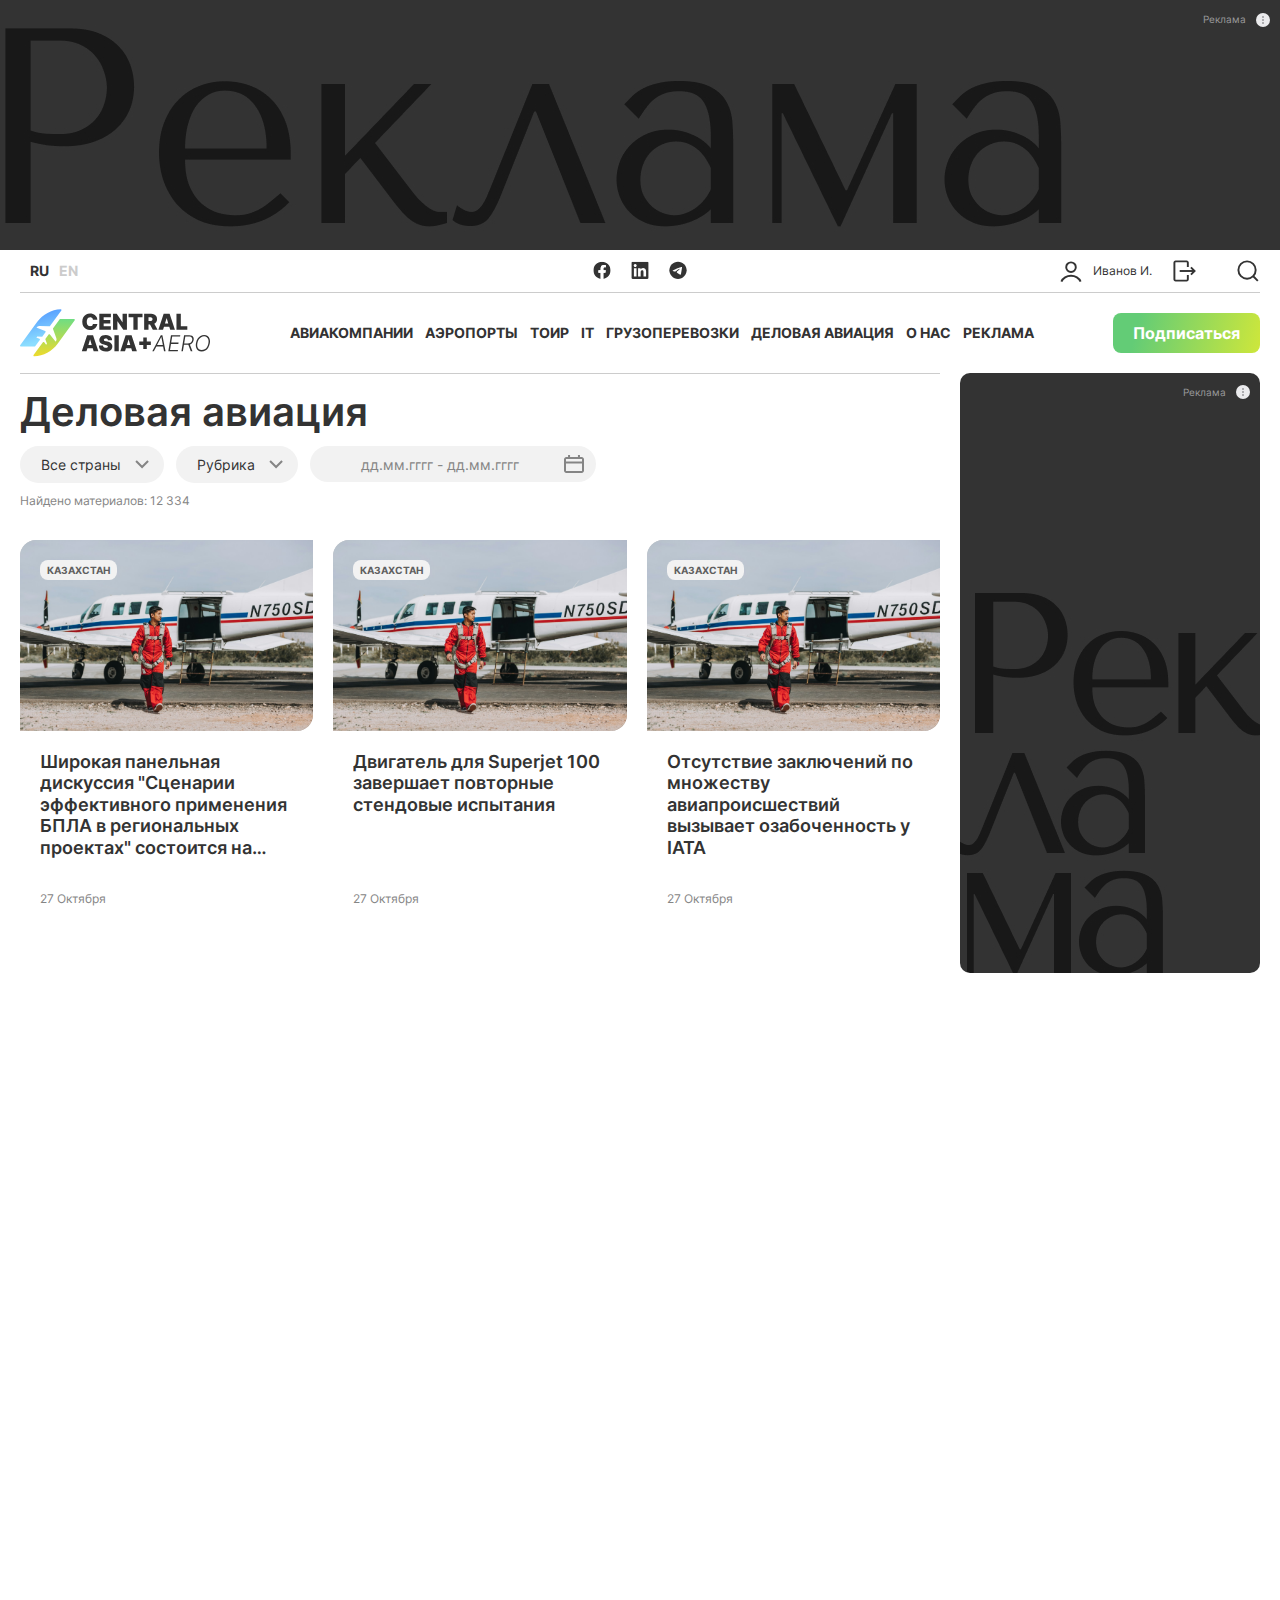
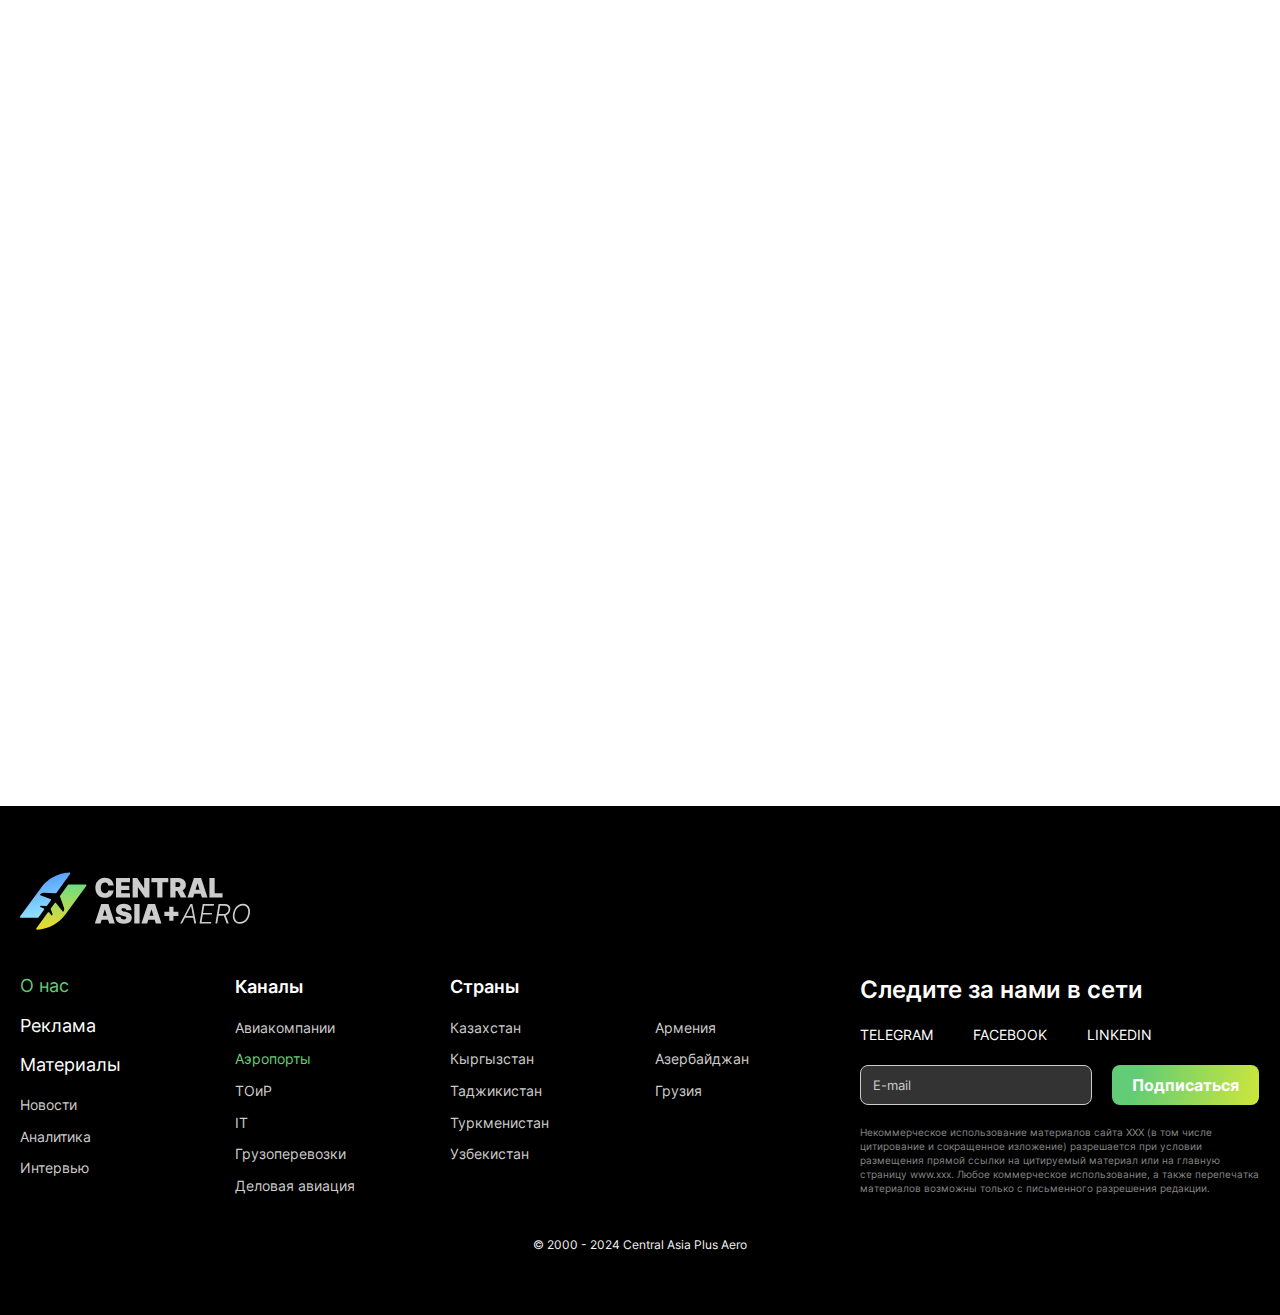
==== commit 4dcee378: "анимация + реклама" ====
--- a/category.html
+++ b/category.html
@@ -50,24 +50,37 @@
             type="font/woff2"
             crossorigin="anonymous"
         />
-
+        <link rel="stylesheet" href="vendors/animate/aos.min.css" />
         <link rel="stylesheet" href="vendors/swiper/swiper-bundle.min.css" />
         <link rel="stylesheet" href="vendors/select2/select2.min.css" />
         <link
             rel="stylesheet"
             href="vendors/fancybox/jquery.fancybox.min.css"
         />
-        <link rel="stylesheet" href="css/common.css?2" />
+        <link rel="stylesheet" href="css/common.css?3" />
     </head>
     <body>
         <div class="plate_block_top">
-            <a href="#" class="plate_block">
-                <div class="text">Реклама</div>
+            <div class="plate_block">
+                <a href="#" class="plate_block_img">
+                    <picture>
+                        <source
+                            media="(max-width: 576px)"
+                            srcset="imgs/plate_img/plate_mobile.jpg"
+                        />
+                        <img src="imgs/plate_img/plate_top.jpg" alt="" />
+                    </picture>
+                </a>
                 <div class="plate_block_label">
                     Реклама
                     <div class="plate_block_label_btn"></div>
-                </div>
-            </a>
+                    <ul class="plate_block_label_dropdown">
+                        <li>Erid: Djkdfkj234232</li>
+                        <li>ИНН 12321234234</li>
+                        <li>ООО “Ромашка”</li>
+                    </ul>
+                </div>
+            </div>
         </div>
         <header class="header">
             <div class="container">
@@ -260,9 +273,12 @@
                     <div class="category_block">
                         <div class="left">
                             <div class="category_title_wrapper">
-                                <h2>Деловая авиация</h2>
+                                <h2 data-aos="fade-up">Деловая авиация</h2>
                                 <div class="filters">
-                                    <div class="form-select_wrapper">
+                                    <div
+                                        class="form-select_wrapper"
+                                        data-aos="fade-up"
+                                    >
                                         <select
                                             class="form-select"
                                             name="countries"
@@ -289,7 +305,10 @@
                                             <option value="8">Грузия</option>
                                         </select>
                                     </div>
-                                    <div class="form-select_wrapper">
+                                    <div
+                                        class="form-select_wrapper"
+                                        data-aos="fade-up"
+                                    >
                                         <select
                                             class="form-select"
                                             name="category"
@@ -299,7 +318,7 @@
                                             <option value="2">Новость</option>
                                         </select>
                                     </div>
-                                    <div class="date_input">
+                                    <div class="date_input" data-aos="fade-up">
                                         <div class="date_input_block">
                                             <input
                                                 type="text"
@@ -316,21 +335,52 @@
                                         </span>
                                     </div>
                                 </div>
-                                <div class="info_text">
+                                <div class="info_text" data-aos="fade-up">
                                     Найдено материалов: 12 334
                                 </div>
                             </div>
-                            <a href="#" class="plate_block plate_block_body">
-                                <div class="text">Рек<br />ла<br />ма</div>
+                            <div
+                                class="plate_block plate_block_body"
+                                data-aos="zoom-in"
+                            >
+                                <a href="#" class="plate_block_img">
+                                    <picture>
+                                        <source
+                                            media="(max-width: 576px)"
+                                            srcset="
+                                                imgs/plate_img/plate_mobile.jpg
+                                            "
+                                        />
+                                        <source
+                                            media="(max-width: 992px)"
+                                            srcset="
+                                                imgs/plate_img/plate_long.jpg
+                                            "
+                                        />
+                                        <img
+                                            src="imgs/plate_img/plate_right.jpg"
+                                            alt=""
+                                        />
+                                    </picture>
+                                </a>
                                 <div class="plate_block_label">
                                     Реклама
                                     <div class="plate_block_label_btn"></div>
-                                </div>
-                            </a>
+                                    <ul class="plate_block_label_dropdown">
+                                        <li>Erid: Djkdfkj234232</li>
+                                        <li>ИНН 12321234234</li>
+                                        <li>ООО “Ромашка”</li>
+                                    </ul>
+                                </div>
+                            </div>
 
                             <div class="news_list">
                                 <div class="col">
-                                    <a href="#" class="news_item">
+                                    <a
+                                        href="#"
+                                        class="news_item"
+                                        data-aos="fade-up"
+                                    >
                                         <div class="label">Казахстан</div>
                                         <div class="img">
                                             <img src="imgs/img_1.jpeg" alt="" />
@@ -348,7 +398,11 @@
                                     </a>
                                 </div>
                                 <div class="col">
-                                    <a href="#" class="news_item">
+                                    <a
+                                        href="#"
+                                        class="news_item"
+                                        data-aos="fade-up"
+                                    >
                                         <div class="label">Казахстан</div>
                                         <div class="img">
                                             <img src="imgs/img_1.jpeg" alt="" />
@@ -364,7 +418,11 @@
                                     </a>
                                 </div>
                                 <div class="col">
-                                    <a href="#" class="news_item">
+                                    <a
+                                        href="#"
+                                        class="news_item"
+                                        data-aos="fade-up"
+                                    >
                                         <div class="label">Казахстан</div>
                                         <div class="img">
                                             <img src="imgs/img_1.jpeg" alt="" />
@@ -380,7 +438,11 @@
                                     </a>
                                 </div>
                                 <div class="col">
-                                    <a href="#" class="news_item">
+                                    <a
+                                        href="#"
+                                        class="news_item"
+                                        data-aos="fade-up"
+                                    >
                                         <div class="label">Казахстан</div>
                                         <div class="img">
                                             <img src="imgs/img_1.jpeg" alt="" />
@@ -399,22 +461,37 @@
                                     </a>
                                 </div>
                             </div>
-                            <div class="btn_wrapper">
+                            <div class="btn_wrapper" data-aos="fade-in">
                                 <div class="btn">Показать еще</div>
                             </div>
                         </div>
                         <div class="right">
-                            <a href="#" class="plate_block plate_block_head">
-                                <div class="text">Рек<br />ла<br />ма</div>
+                            <div
+                                class="plate_block plate_block_head"
+                                data-aos="fade-in"
+                            >
+                                <a href="#" class="plate_block_img">
+                                    <picture>
+                                        <img
+                                            src="imgs/plate_img/plate_right.jpg"
+                                            alt=""
+                                        />
+                                    </picture>
+                                </a>
                                 <div class="plate_block_label">
                                     Реклама
                                     <div class="plate_block_label_btn"></div>
-                                </div>
-                            </a>
-                            <div class="title_wrapper">
+                                    <ul class="plate_block_label_dropdown">
+                                        <li>Erid: Djkdfkj234232</li>
+                                        <li>ИНН 12321234234</li>
+                                        <li>ООО “Ромашка”</li>
+                                    </ul>
+                                </div>
+                            </div>
+                            <div class="title_wrapper" data-aos="fade-up">
                                 <h4>Рекомендованные материалы</h4>
                             </div>
-                            <ul class="materials_list">
+                            <ul class="materials_list" data-aos="fade-up">
                                 <li>
                                     <a href="#" class="item">
                                         <h6 class="title">
@@ -482,7 +559,7 @@
             </section>
             <section class="section">
                 <div class="container">
-                    <div class="mailing_block">
+                    <div class="mailing_block" data-aos="zoom-in">
                         <img src="imgs/logo_white.svg" alt="" />
                         <div class="text h1">Подписка на&nbsp;рассылку</div>
                         <div class="btn btn_black">Подписаться</div>
@@ -491,10 +568,10 @@
             </section>
             <section class="section materials_section">
                 <div class="container">
-                    <div class="title_wrapper">
+                    <div class="title_wrapper" data-aos="fade-up">
                         <h4>Рекомендованные материалы</h4>
                     </div>
-                    <ul class="materials_list">
+                    <ul class="materials_list" data-aos="fade-up">
                         <li>
                             <a href="#" class="item">
                                 <h6 class="title">
@@ -550,7 +627,7 @@
             </section>
             <section class="section">
                 <div class="container">
-                    <div class="title_wrapper">
+                    <div class="title_wrapper" data-aos="fade-up">
                         <h4>Популярные материалы</h4>
                         <a href="#" class="btn btn_arrow">
                             Все материалы
@@ -563,7 +640,7 @@
                     </div>
                     <div class="swiper popular_slider">
                         <div class="swiper-wrapper">
-                            <div class="swiper-slide">
+                            <div class="swiper-slide" data-aos="fade-up">
                                 <a href="#" class="news_item">
                                     <div class="label">Интервью</div>
                                     <div class="img">
@@ -579,7 +656,7 @@
                                     </div>
                                 </a>
                             </div>
-                            <div class="swiper-slide">
+                            <div class="swiper-slide" data-aos="fade-up">
                                 <a href="#" class="news_item">
                                     <div class="label">Интервью</div>
                                     <div class="img">
@@ -595,7 +672,7 @@
                                     </div>
                                 </a>
                             </div>
-                            <div class="swiper-slide">
+                            <div class="swiper-slide" data-aos="fade-up">
                                 <a href="#" class="news_item">
                                     <div class="label">Интервью</div>
                                     <div class="img">
@@ -611,7 +688,7 @@
                                     </div>
                                 </a>
                             </div>
-                            <div class="swiper-slide">
+                            <div class="swiper-slide" data-aos="fade-up">
                                 <a href="#" class="news_item">
                                     <div class="label">Интервью</div>
                                     <div class="img">
@@ -773,6 +850,7 @@
             </div>
         </footer>
         <script src="vendors/jquery/jquery-3.5.1.min.js"></script>
+        <script src="vendors/animate/aos.min.js"></script>
         <script src="vendors/select2/select2.full.min.js"></script>
         <script src="vendors/easepick/easepick.umd.min.js"></script>
         <script src="vendors/swiper/swiper-bundle.min.js"></script>
--- a/css/common.css
+++ b/css/common.css
@@ -392,34 +392,6 @@
   color: #ccc;
 }
 
-.plate_block_top .plate_block {
-  width: 100%;
-  height: 250px;
-  border-radius: 0;
-}
-.plate_block_top .plate_block .text {
-  color: #181818;
-  font-size: 278px;
-  font-style: normal;
-  font-weight: 400;
-  line-height: 90%;
-  letter-spacing: -5.56px;
-  margin: 0;
-  margin-top: auto;
-}
-
-@media screen and (max-width: 992px) {
-  .plate_block_top .plate_block .text {
-    font-size: 170px;
-    letter-spacing: -4.16px;
-  }
-}
-@media screen and (max-width: 576px) {
-  .plate_block_top .plate_block .text {
-    font-size: 108px;
-    letter-spacing: -2.16px;
-  }
-}
 .header {
   position: relative;
 }
@@ -595,17 +567,11 @@
 .plate_block {
   border-radius: 10px;
   background: #333333;
-  word-wrap: break-word;
   flex: 0 0 auto;
   display: flex;
   flex-direction: column;
   overflow: hidden;
   position: relative;
-}
-.plate_block .text {
-  color: #181818;
-  font-family: "Tenor Sans";
-  margin: auto;
 }
 
 .plate_block_label {
@@ -618,6 +584,7 @@
   display: flex;
   align-items: center;
   gap: 10px;
+  cursor: pointer;
 }
 
 .plate_block_label_btn {
@@ -627,33 +594,83 @@
   background-image: url("data:image/svg+xml;charset=UTF-8,%3csvg width='14' height='14' viewBox='0 0 14 14' fill='none' xmlns='http://www.w3.org/2000/svg'%3e%3crect width='14' height='14' rx='7' fill='%23EBEBED'/%3e%3ccircle cx='7' cy='4' r='1' fill='%2399999B'/%3e%3ccircle cx='7' cy='7' r='1' fill='%2399999B'/%3e%3ccircle cx='7' cy='10' r='1' fill='%2399999B'/%3e%3c/svg%3e ");
 }
 
+.plate_block_label_dropdown {
+  border-radius: 10px;
+  border: 1px solid #e3e1ef;
+  background: #fff;
+  position: absolute;
+  top: calc(100% + 6px);
+  right: 0;
+  padding: 8px;
+  flex-direction: column;
+  gap: 4px;
+  min-width: 122px;
+  display: none;
+}
+.plate_block_label_dropdown.active {
+  display: flex;
+}
+.plate_block_label_dropdown li {
+  position: relative;
+  display: flex;
+  align-items: center;
+  justify-content: flex-end;
+  gap: 6px;
+  white-space: nowrap;
+  text-align: right;
+}
+.plate_block_label_dropdown li:after {
+  border-radius: 100%;
+  content: "";
+  display: block;
+  position: relative;
+  top: 0;
+  right: 0;
+  flex: 0 0 auto;
+  width: 4px;
+  height: 4px;
+  background: #99999b;
+}
+
+.plate_block_img {
+  width: 100%;
+  height: 100%;
+  display: flex;
+}
+.plate_block_img picture {
+  width: 100%;
+}
+.plate_block_img img {
+  width: 100%;
+  height: 100%;
+  -o-object-fit: cover;
+     object-fit: cover;
+}
+
 .plate_block_head {
   width: 300px;
   height: 600px;
 }
-.plate_block_head .text {
-  margin: 0;
-  margin-top: auto;
-  font-size: 200px;
-  font-style: normal;
-  font-weight: 400;
-  line-height: 60%;
-  letter-spacing: -16px;
-}
-
-.heplate_block {
+
+.plate_block_top .plate_block {
+  width: 100%;
+  height: 250px;
+  border-radius: 0;
+}
+
+.head_block {
   display: flex;
   align-items: flex-start;
   gap: 20px;
 }
 
-.heplate_block_item:first-child {
+.head_block_item:first-child {
   width: calc(54% - 160px);
 }
-.heplate_block_item:nth-child(2) {
+.head_block_item:nth-child(2) {
   width: calc(45% - 160px);
 }
-.heplate_block_item .materials_list .item .title {
+.head_block_item .materials_list .item .title {
   font-size: 16px;
   height: 57.6px;
   margin-bottom: 22px;
@@ -705,14 +722,6 @@
 }
 .materials_item .plate_block {
   height: 160px;
-}
-.materials_item .plate_block .text {
-  padding: 20px;
-  font-size: 128px;
-  font-style: normal;
-  font-weight: 400;
-  line-height: 90%; /* 115.2px */
-  letter-spacing: -10.24px;
 }
 
 .materials_list li:first-child .item {
@@ -751,6 +760,9 @@
   display: flex;
   padding-bottom: 20px;
 }
+.materials_list_img .item:hover .title {
+  color: #64cc77;
+}
 .materials_list_img .item .title {
   margin-bottom: 8px;
   overflow: hidden;
@@ -758,6 +770,7 @@
   -webkit-line-clamp: 2;
   -webkit-box-orient: vertical;
   height: 44px;
+  transition: all 0.3s ease;
 }
 .materials_list_img .item .img {
   flex: 0 0 auto;
@@ -1148,10 +1161,10 @@
   .header .menu {
     display: none;
   }
-  .heplate_block_item:first-child {
+  .head_block_item:first-child {
     width: calc(57% - 160px);
   }
-  .heplate_block_item:nth-child(2) {
+  .head_block_item:nth-child(2) {
     width: calc(41% - 160px);
   }
   h1 {
@@ -1174,13 +1187,13 @@
   }
 }
 @media screen and (max-width: 992px) {
-  .heplate_block {
+  .head_block {
     flex-wrap: wrap;
   }
-  .heplate_block_item:first-child {
+  .head_block_item:first-child {
     width: 100%;
   }
-  .heplate_block_item:nth-child(2) {
+  .head_block_item:nth-child(2) {
     width: calc(100% - 320px);
   }
   .materials_wrapper {
@@ -1212,7 +1225,7 @@
   .footer {
     margin-top: 45px;
   }
-  .heplate_block_item .news_item {
+  .head_block_item .news_item {
     border-bottom: 1px solid #ccc;
   }
   h1 {
@@ -1245,30 +1258,23 @@
   .header .top {
     display: none;
   }
-  .heplate_block_item:nth-child(2) {
+  .head_block_item:nth-child(2) {
     width: 100%;
   }
-  .heplate_block_item {
+  .head_block_item {
     width: 100%;
   }
   .plate_block_head {
     height: 250px;
     width: 100%;
   }
-  .plate_block_head .text {
-    font-size: 110px;
-    font-style: normal;
-    font-weight: 400;
-    line-height: 60%;
-    letter-spacing: -8.8px;
-  }
   .news_item .info {
     padding: 10px;
   }
   .materials_list .item {
     padding: 10px;
   }
-  .heplate_block {
+  .head_block {
     gap: 10px;
   }
   .events_slider {
@@ -1368,10 +1374,10 @@
   .header .logo {
     width: 99px;
   }
-  .heplate_block_item .news_item .title {
+  .head_block_item .news_item .title {
     font-size: 16px;
   }
-  .heplate_block_item .news_item .text {
+  .head_block_item .news_item .text {
     display: none;
   }
   .news_list .col {
@@ -1485,16 +1491,6 @@
   .materials_item .plate_block {
     height: 250px;
     width: 100%;
-  }
-  .materials_item .plate_block .text {
-    font-size: 110px;
-    font-style: normal;
-    font-weight: 400;
-    line-height: 60%;
-    letter-spacing: -8.8px;
-    padding: 0;
-    margin: 0;
-    margin-top: auto;
   }
 }
 .materials_section {
@@ -1874,15 +1870,6 @@
     margin-bottom: 30px;
     width: 100%;
   }
-  .plate_block_body .text {
-    font-size: 110px;
-    font-style: normal;
-    font-weight: 400;
-    line-height: 60%;
-    letter-spacing: -8.8px;
-    margin: 0;
-    margin-top: auto;
-  }
   .category_block .left {
     width: 100%;
     margin-right: 0;
